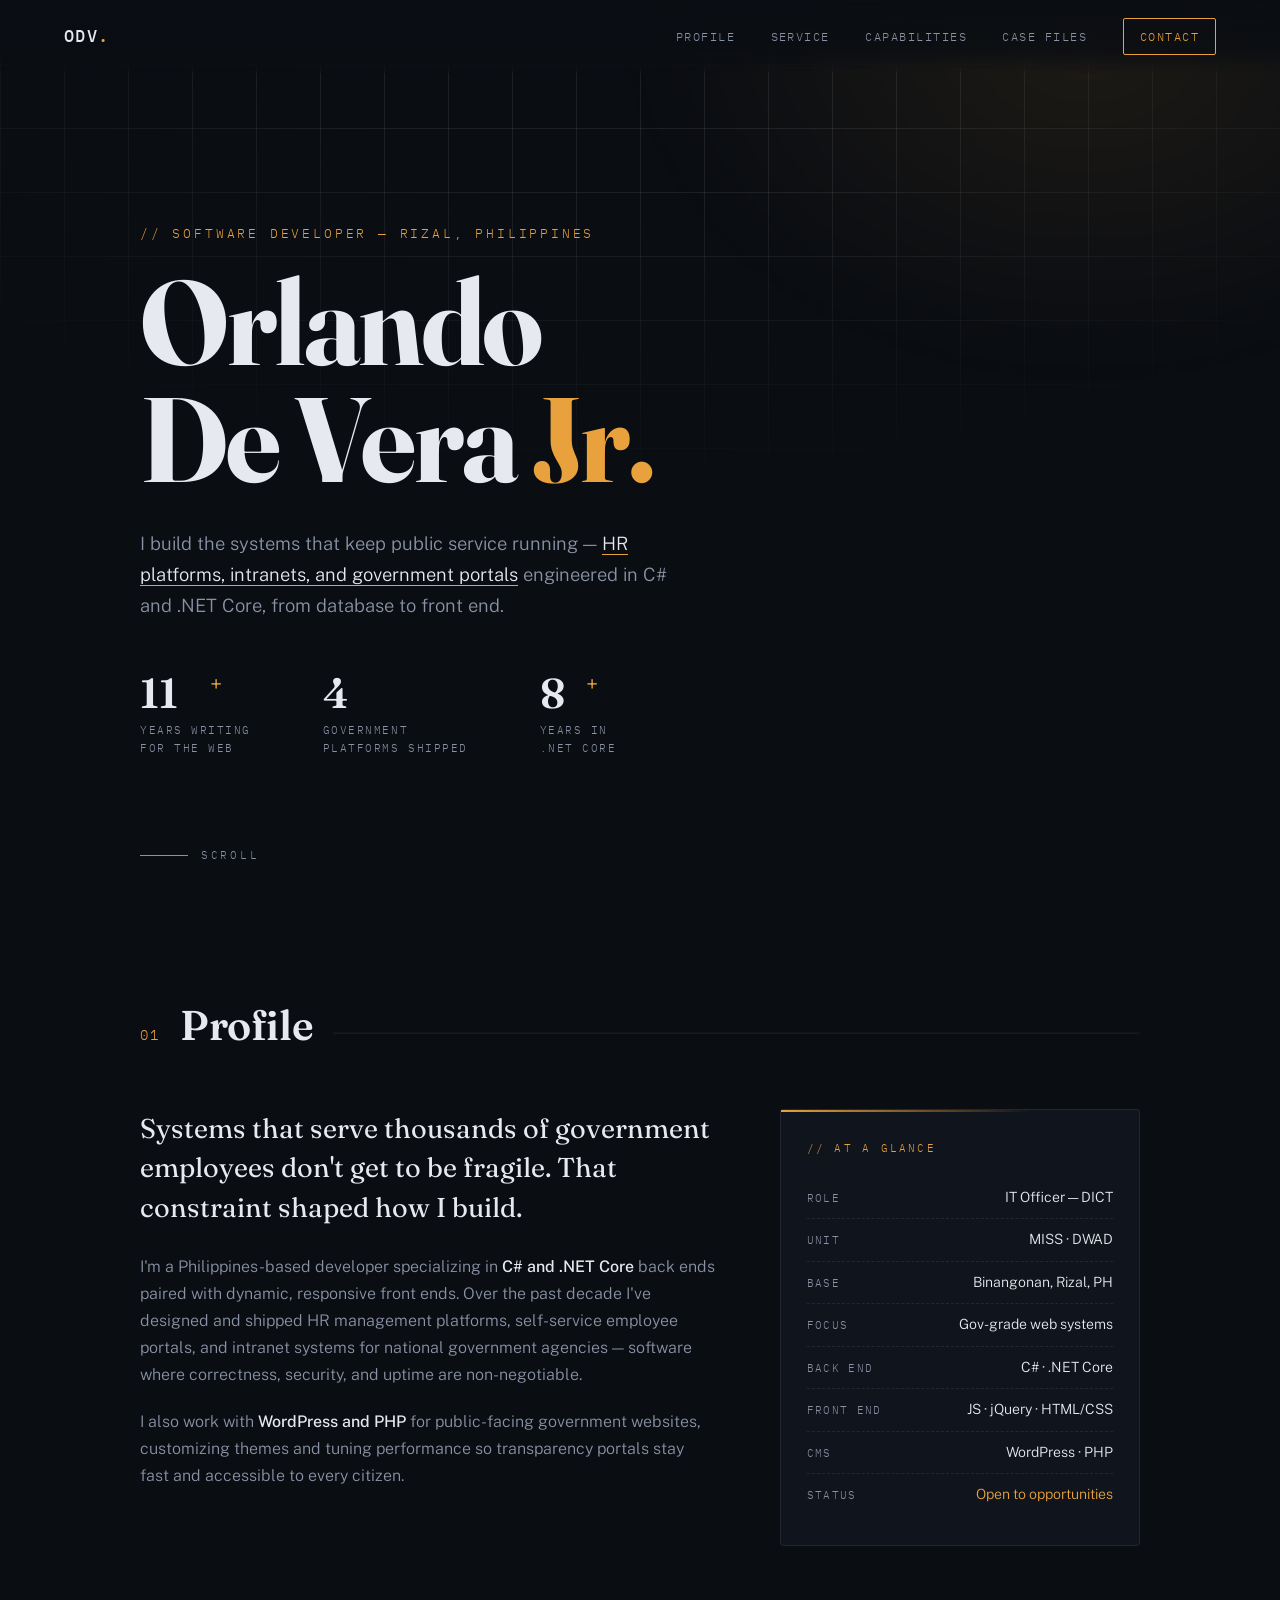
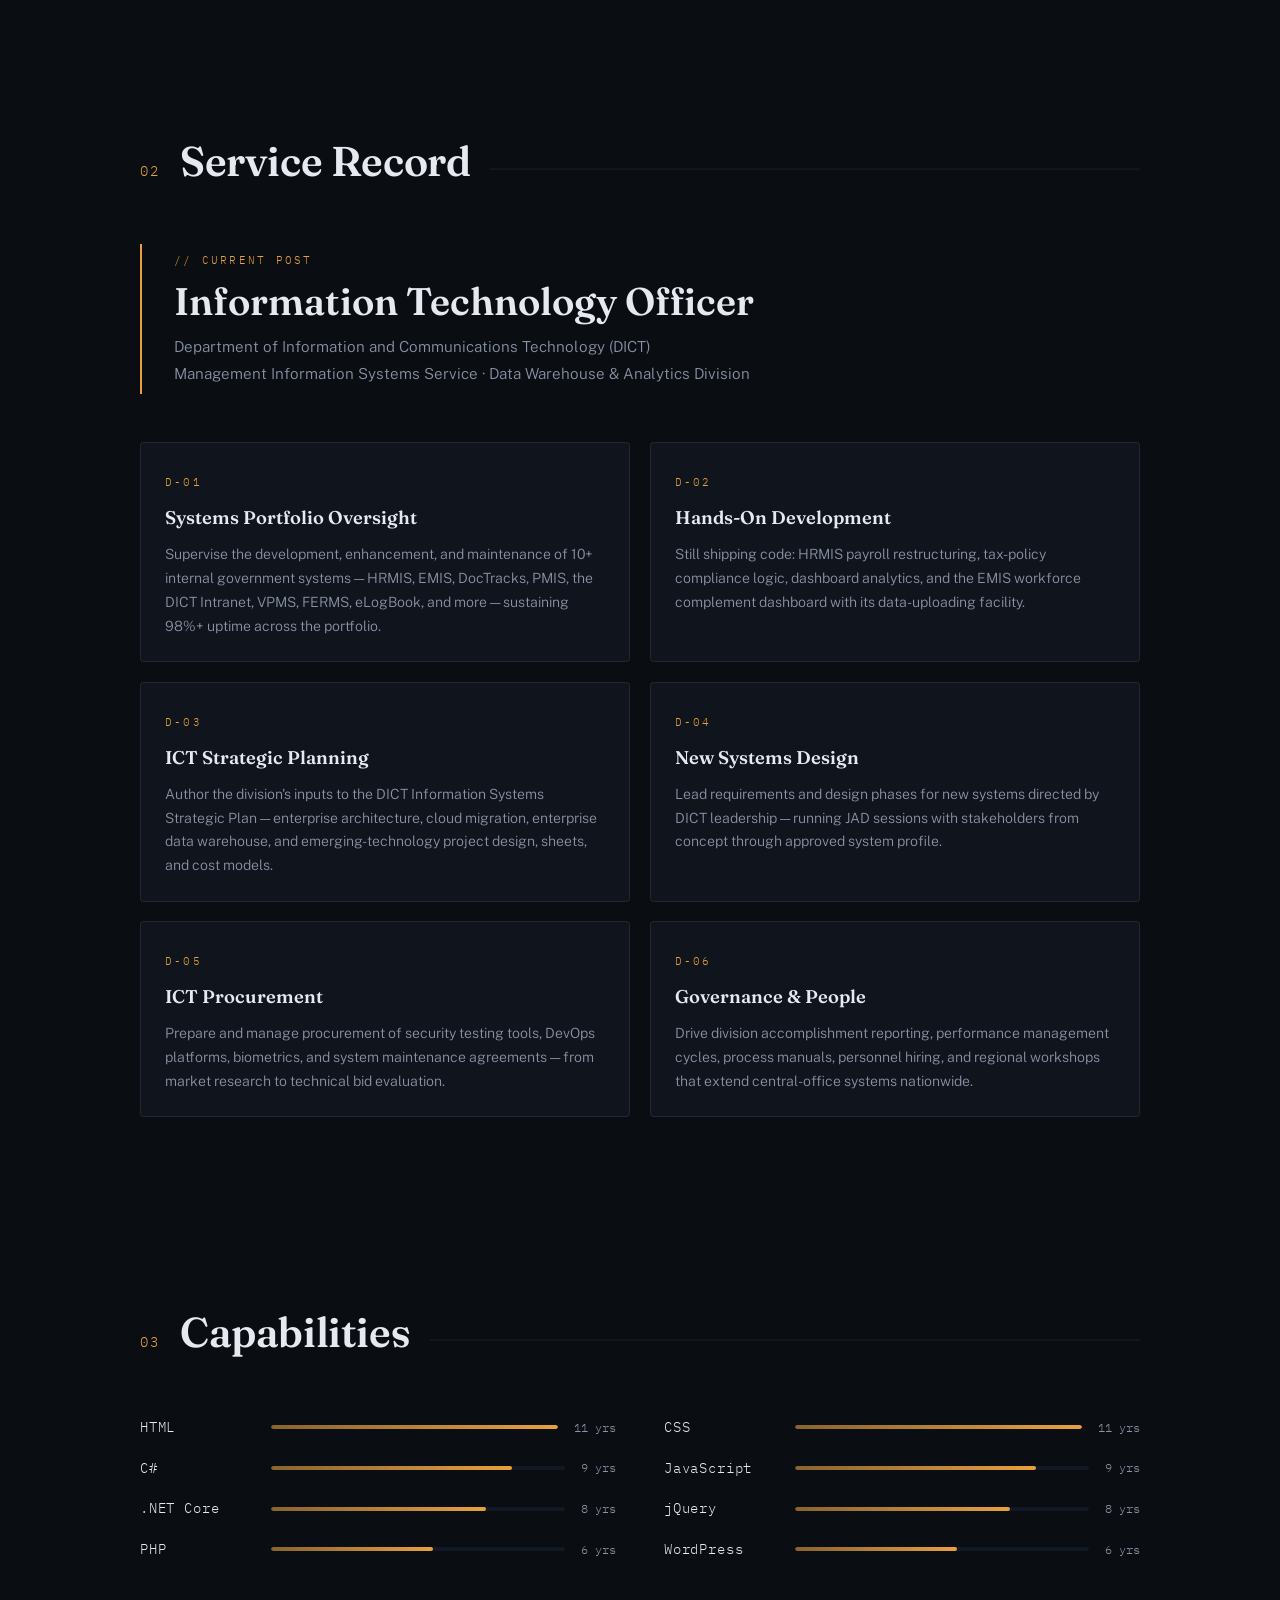
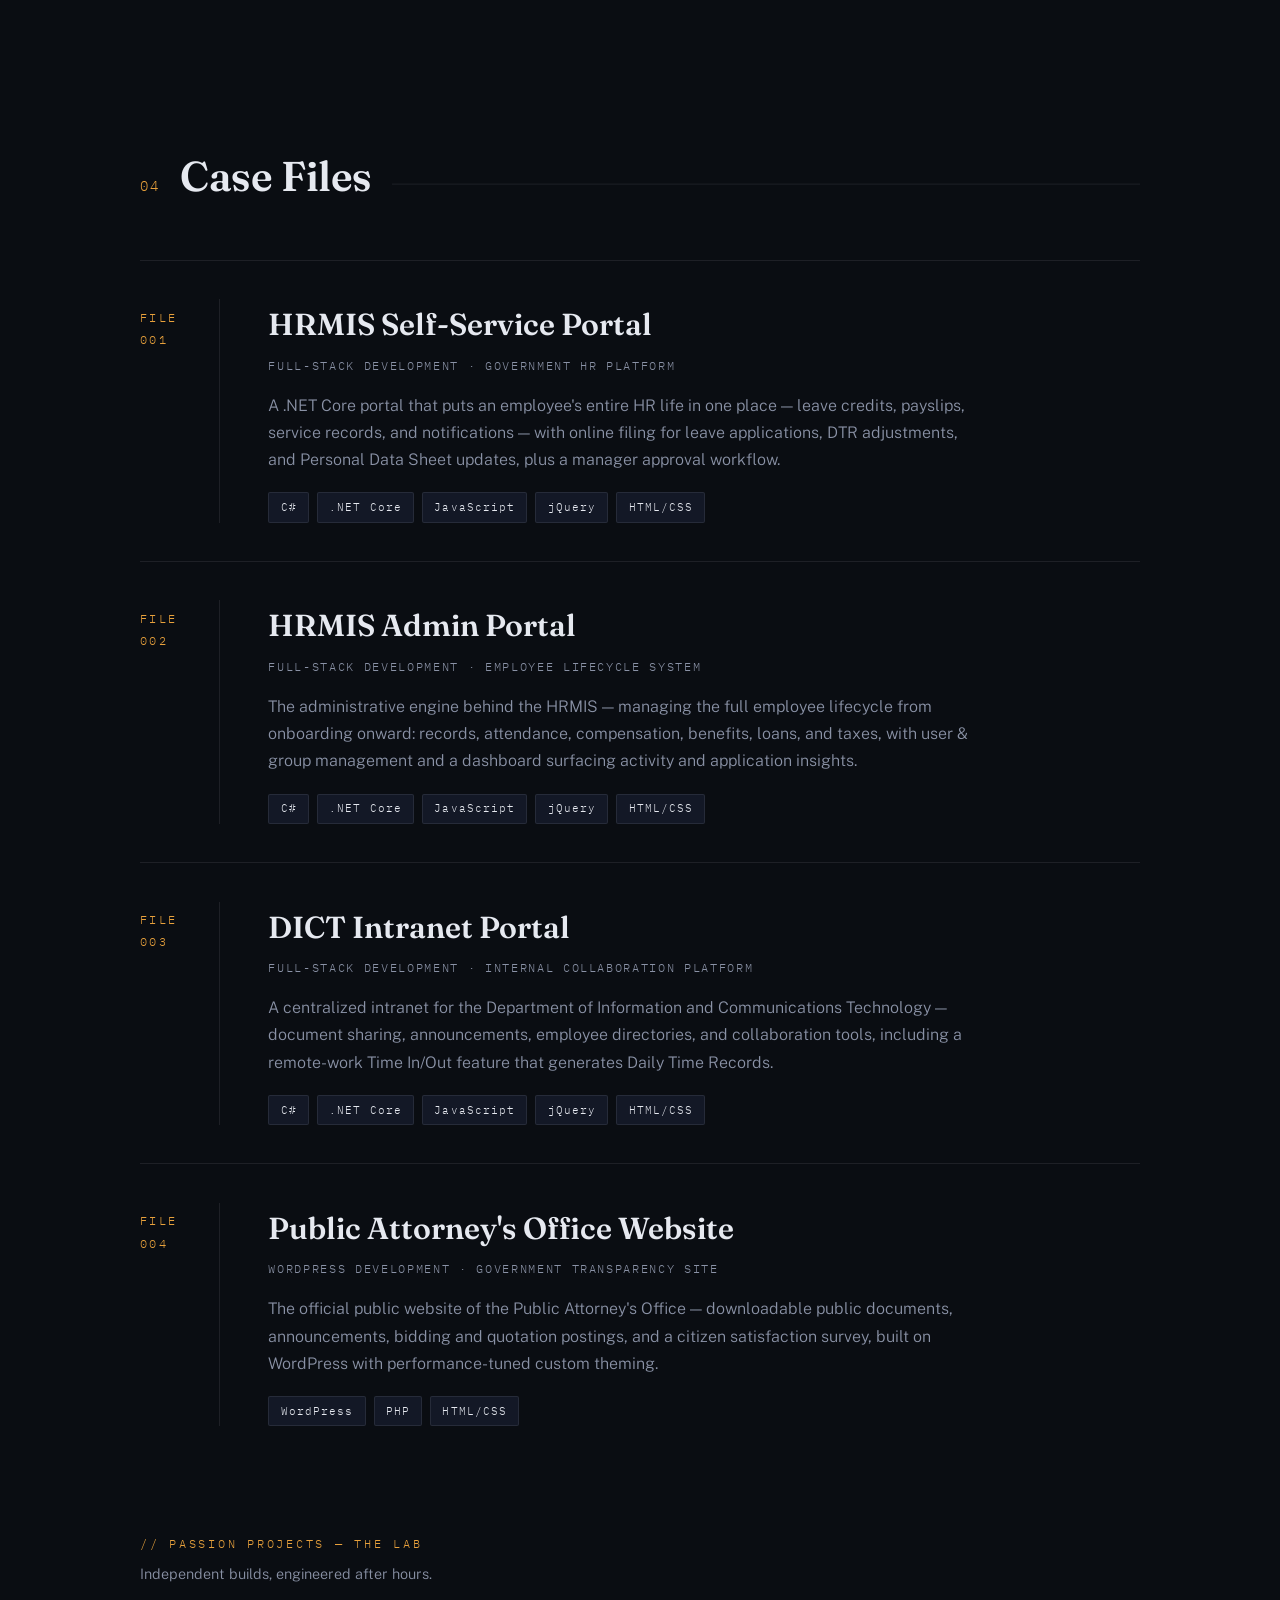
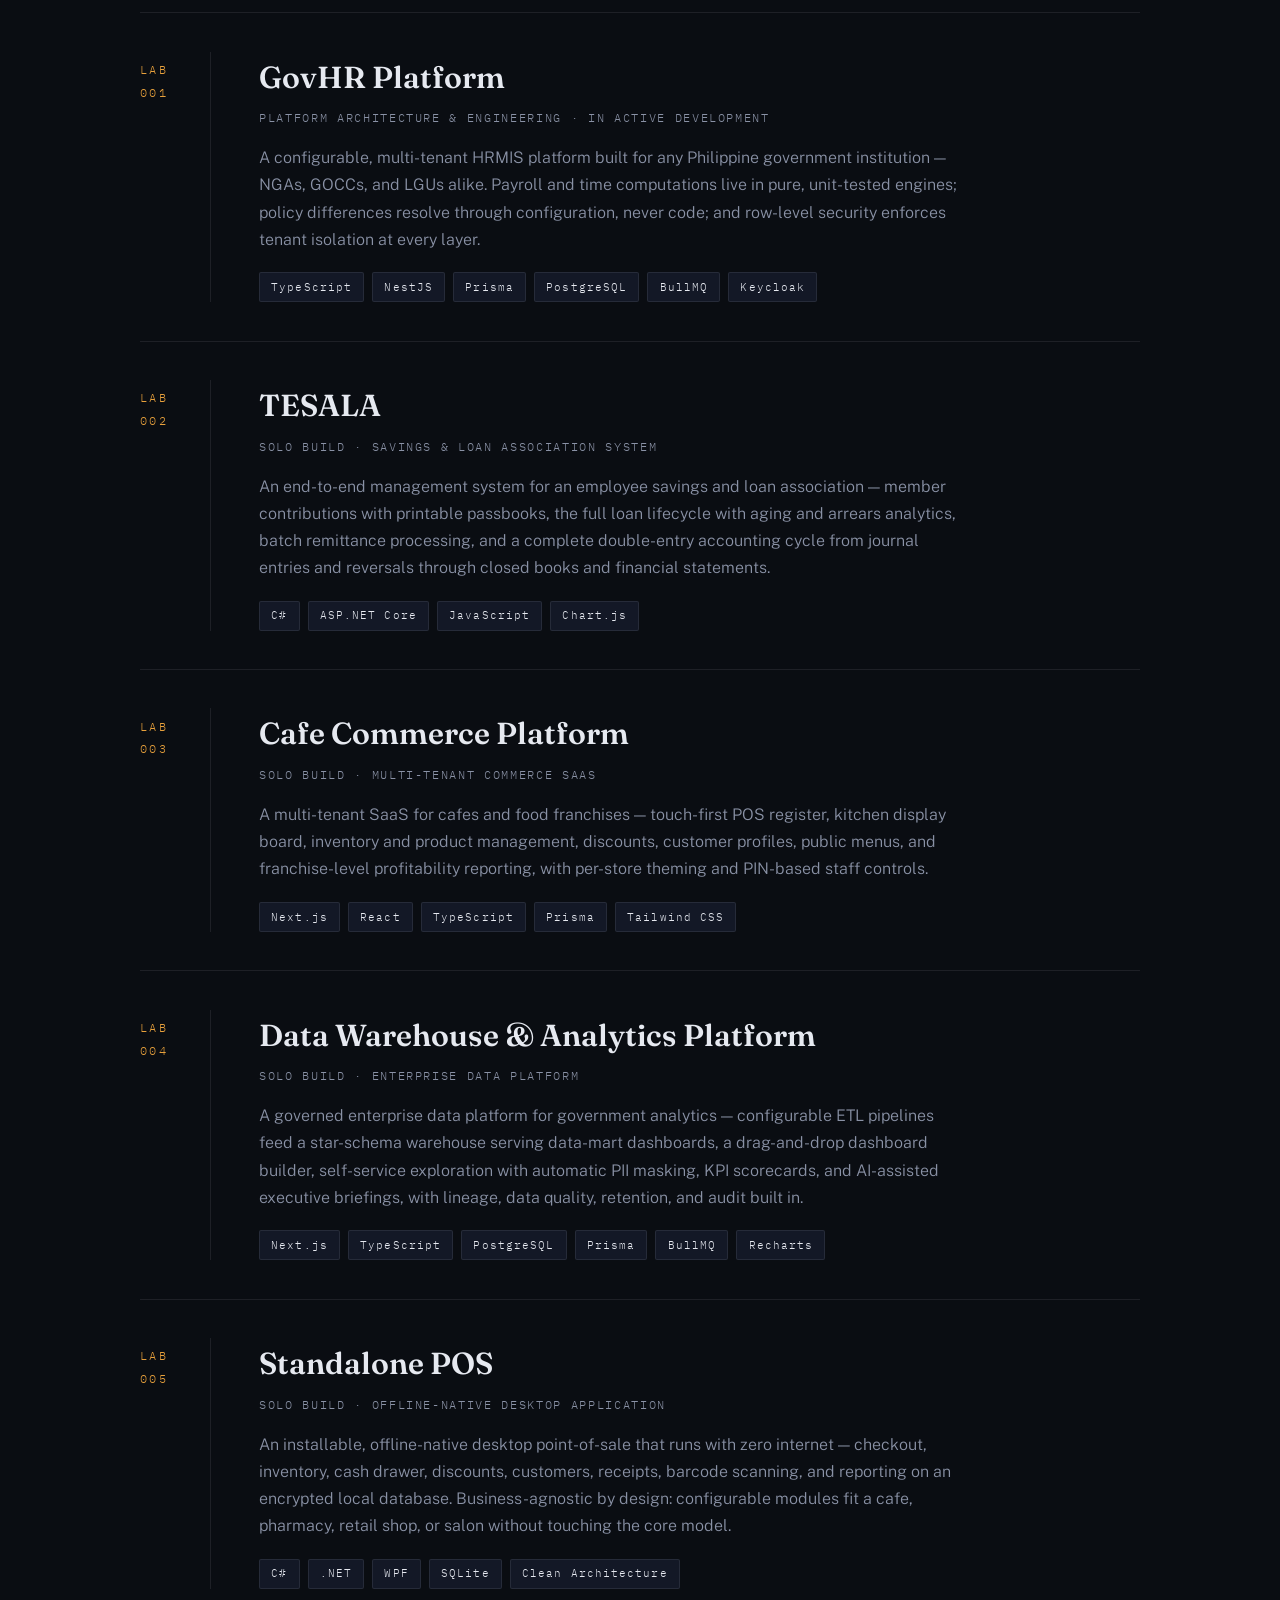
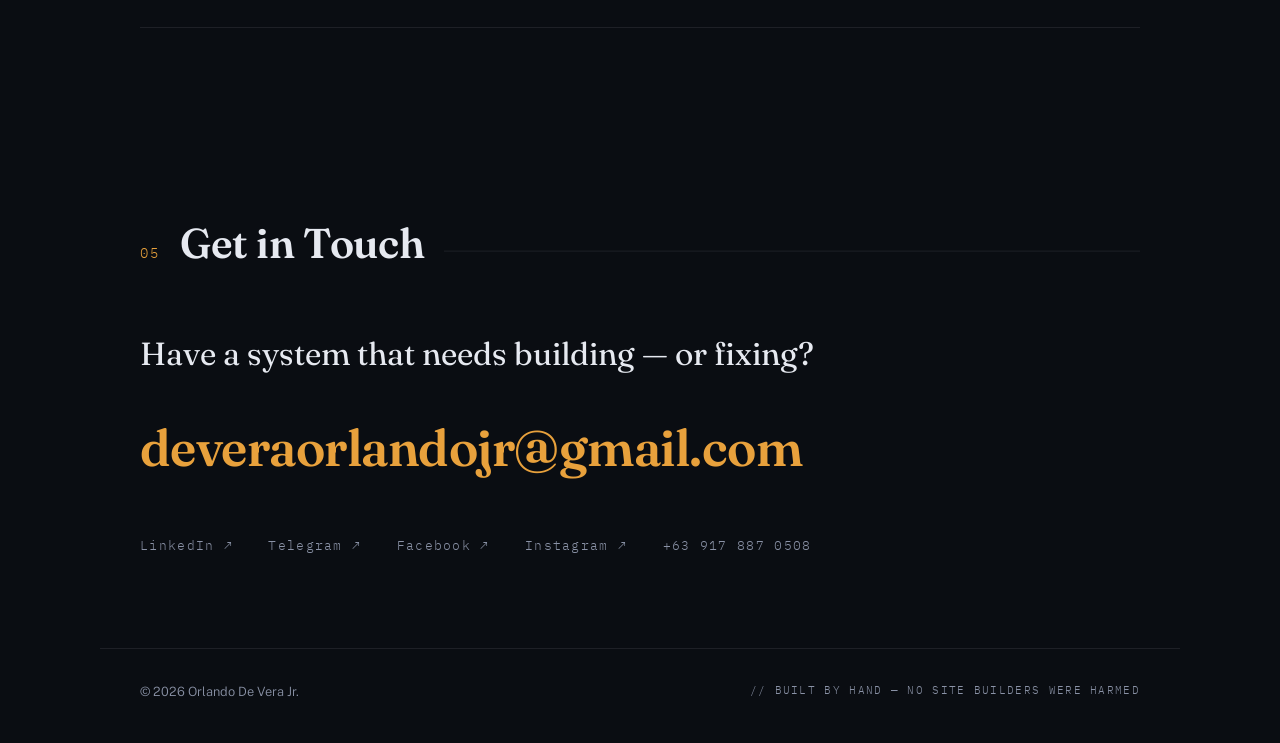
==== index.html @ fecbdbec "Add passion projects lab: GovHR, TESALA, Cafe Commerce, DWAP, Standalone POS" ====
<!DOCTYPE html>
<html lang="en">
<head>
  <meta charset="UTF-8" />
  <meta name="viewport" content="width=device-width, initial-scale=1.0" />
  <title>Orlando De Vera Jr. — Software Developer</title>
  <meta name="description" content="Orlando De Vera Jr. — Philippines-based software developer building government-grade systems with C# and .NET Core." />
  <meta property="og:title" content="Orlando De Vera Jr. — Software Developer" />
  <meta property="og:description" content="Building the digital backbone of Philippine public service. C# · .NET Core · JavaScript · WordPress." />
  <meta property="og:type" content="website" />
  <link rel="preconnect" href="https://fonts.googleapis.com" />
  <link rel="preconnect" href="https://fonts.gstatic.com" crossorigin />
  <link href="https://fonts.googleapis.com/css2?family=Fraunces:opsz,wght@9..144,300;9..144,400;9..144,600;9..144,700&family=IBM+Plex+Mono:wght@400;500&family=Public+Sans:wght@300;400;500;600&display=swap" rel="stylesheet" />
  <link rel="stylesheet" href="styles.css" />
  <link rel="icon" href="data:image/svg+xml,<svg xmlns='http://www.w3.org/2000/svg' viewBox='0 0 100 100'><text y='.9em' font-size='90'>▲</text></svg>" />
</head>
<body>
  <div class="grid-bg" aria-hidden="true"></div>
  <div class="glow" aria-hidden="true"></div>

  <header class="nav">
    <a class="nav-brand" href="#top">ODV<span class="accent">.</span></a>
    <nav class="nav-links">
      <a href="#about">Profile</a>
      <a href="#service">Service</a>
      <a href="#skills">Capabilities</a>
      <a href="#projects">Case Files</a>
      <a href="#contact" class="nav-cta">Contact</a>
    </nav>
  </header>

  <main id="top">

    <!-- ============ HERO ============ -->
    <section class="hero">
      <p class="kicker reveal">// SOFTWARE DEVELOPER — RIZAL, PHILIPPINES</p>
      <h1 class="hero-name">
        <span class="line reveal d1">Orlando</span>
        <span class="line reveal d2">De Vera <span class="accent">Jr.</span></span>
      </h1>
      <p class="hero-sub reveal d3">
        I build the systems that keep public service running —
        <em>HR platforms, intranets, and government portals</em> engineered
        in C# and .NET Core, from database to front end.
      </p>
      <div class="hero-meta reveal d4">
        <div class="stat">
          <span class="stat-num" data-count="11">0</span><span class="stat-plus">+</span>
          <span class="stat-label">Years writing<br/>for the web</span>
        </div>
        <div class="stat">
          <span class="stat-num" data-count="4">0</span>
          <span class="stat-label">Government<br/>platforms shipped</span>
        </div>
        <div class="stat">
          <span class="stat-num" data-count="8">0</span><span class="stat-plus">+</span>
          <span class="stat-label">Years in<br/>.NET Core</span>
        </div>
      </div>
      <a class="scroll-hint reveal d5" href="#about"><span></span>scroll</a>
    </section>

    <!-- ============ ABOUT ============ -->
    <section class="section" id="about">
      <div class="section-head reveal">
        <span class="section-no">01</span>
        <h2>Profile</h2>
        <span class="section-rule"></span>
      </div>
      <div class="about-grid">
        <div class="about-copy reveal">
          <p class="lede">
            Systems that serve thousands of government employees don't get to
            be fragile. That constraint shaped how I build.
          </p>
          <p>
            I'm a Philippines-based developer specializing in
            <strong>C# and .NET Core</strong> back ends paired with dynamic,
            responsive front ends. Over the past decade I've designed and
            shipped HR management platforms, self-service employee portals,
            and intranet systems for national government agencies — software
            where correctness, security, and uptime are non-negotiable.
          </p>
          <p>
            I also work with <strong>WordPress and PHP</strong> for public-facing
            government websites, customizing themes and tuning performance so
            transparency portals stay fast and accessible to every citizen.
          </p>
        </div>
        <aside class="about-card reveal">
          <p class="card-label">// AT A GLANCE</p>
          <ul>
            <li><span>Role</span>IT Officer — DICT</li>
            <li><span>Unit</span>MISS · DWAD</li>
            <li><span>Base</span>Binangonan, Rizal, PH</li>
            <li><span>Focus</span>Gov-grade web systems</li>
            <li><span>Back end</span>C# · .NET Core</li>
            <li><span>Front end</span>JS · jQuery · HTML/CSS</li>
            <li><span>CMS</span>WordPress · PHP</li>
            <li><span>Status</span><em class="accent">Open to opportunities</em></li>
          </ul>
        </aside>
      </div>
    </section>

    <!-- ============ SERVICE RECORD ============ -->
    <section class="section" id="service">
      <div class="section-head reveal">
        <span class="section-no">02</span>
        <h2>Service Record</h2>
        <span class="section-rule"></span>
      </div>

      <div class="post reveal">
        <p class="post-kicker">// CURRENT POST</p>
        <h3 class="post-title">Information Technology Officer</h3>
        <p class="post-org">
          Department of Information and Communications Technology (DICT)<br/>
          Management Information Systems Service · Data Warehouse &amp; Analytics Division
        </p>
      </div>

      <div class="duties">
        <div class="duty reveal">
          <span class="duty-no">D-01</span>
          <h4>Systems Portfolio Oversight</h4>
          <p>Supervise the development, enhancement, and maintenance of 10+ internal
          government systems — HRMIS, EMIS, DocTracks, PMIS, the DICT Intranet, VPMS,
          FERMS, eLogBook, and more — sustaining 98%+ uptime across the portfolio.</p>
        </div>
        <div class="duty reveal">
          <span class="duty-no">D-02</span>
          <h4>Hands-On Development</h4>
          <p>Still shipping code: HRMIS payroll restructuring, tax-policy compliance
          logic, dashboard analytics, and the EMIS workforce complement dashboard
          with its data-uploading facility.</p>
        </div>
        <div class="duty reveal">
          <span class="duty-no">D-03</span>
          <h4>ICT Strategic Planning</h4>
          <p>Author the division's inputs to the DICT Information Systems Strategic
          Plan — enterprise architecture, cloud migration, enterprise data warehouse,
          and emerging-technology project design, sheets, and cost models.</p>
        </div>
        <div class="duty reveal">
          <span class="duty-no">D-04</span>
          <h4>New Systems Design</h4>
          <p>Lead requirements and design phases for new systems directed by DICT
          leadership — running JAD sessions with stakeholders from concept through
          approved system profile.</p>
        </div>
        <div class="duty reveal">
          <span class="duty-no">D-05</span>
          <h4>ICT Procurement</h4>
          <p>Prepare and manage procurement of security testing tools, DevOps
          platforms, biometrics, and system maintenance agreements — from market
          research to technical bid evaluation.</p>
        </div>
        <div class="duty reveal">
          <span class="duty-no">D-06</span>
          <h4>Governance &amp; People</h4>
          <p>Drive division accomplishment reporting, performance management cycles,
          process manuals, personnel hiring, and regional workshops that extend
          central-office systems nationwide.</p>
        </div>
      </div>
    </section>

    <!-- ============ SKILLS ============ -->
    <section class="section" id="skills">
      <div class="section-head reveal">
        <span class="section-no">03</span>
        <h2>Capabilities</h2>
        <span class="section-rule"></span>
      </div>
      <div class="skills">
        <div class="skill reveal" style="--pct:100"><span class="skill-name">HTML</span><span class="skill-bar"><i></i></span><span class="skill-yrs">11 yrs</span></div>
        <div class="skill reveal" style="--pct:100"><span class="skill-name">CSS</span><span class="skill-bar"><i></i></span><span class="skill-yrs">11 yrs</span></div>
        <div class="skill reveal" style="--pct:82"><span class="skill-name">C#</span><span class="skill-bar"><i></i></span><span class="skill-yrs">9 yrs</span></div>
        <div class="skill reveal" style="--pct:82"><span class="skill-name">JavaScript</span><span class="skill-bar"><i></i></span><span class="skill-yrs">9 yrs</span></div>
        <div class="skill reveal" style="--pct:73"><span class="skill-name">.NET Core</span><span class="skill-bar"><i></i></span><span class="skill-yrs">8 yrs</span></div>
        <div class="skill reveal" style="--pct:73"><span class="skill-name">jQuery</span><span class="skill-bar"><i></i></span><span class="skill-yrs">8 yrs</span></div>
        <div class="skill reveal" style="--pct:55"><span class="skill-name">PHP</span><span class="skill-bar"><i></i></span><span class="skill-yrs">6 yrs</span></div>
        <div class="skill reveal" style="--pct:55"><span class="skill-name">WordPress</span><span class="skill-bar"><i></i></span><span class="skill-yrs">6 yrs</span></div>
      </div>
    </section>

    <!-- ============ PROJECTS ============ -->
    <section class="section" id="projects">
      <div class="section-head reveal">
        <span class="section-no">04</span>
        <h2>Case Files</h2>
        <span class="section-rule"></span>
      </div>

      <article class="case reveal">
        <div class="case-id">FILE&nbsp;<br/>001</div>
        <div class="case-body">
          <h3>HRMIS Self-Service Portal</h3>
          <p class="case-role">Full-stack development · Government HR platform</p>
          <p>
            A .NET Core portal that puts an employee's entire HR life in one
            place — leave credits, payslips, service records, and notifications —
            with online filing for leave applications, DTR adjustments, and
            Personal Data Sheet updates, plus a manager approval workflow.
          </p>
          <ul class="tags">
            <li>C#</li><li>.NET Core</li><li>JavaScript</li><li>jQuery</li><li>HTML/CSS</li>
          </ul>
        </div>
      </article>

      <article class="case reveal">
        <div class="case-id">FILE&nbsp;<br/>002</div>
        <div class="case-body">
          <h3>HRMIS Admin Portal</h3>
          <p class="case-role">Full-stack development · Employee lifecycle system</p>
          <p>
            The administrative engine behind the HRMIS — managing the full
            employee lifecycle from onboarding onward: records, attendance,
            compensation, benefits, loans, and taxes, with user &amp; group
            management and a dashboard surfacing activity and application insights.
          </p>
          <ul class="tags">
            <li>C#</li><li>.NET Core</li><li>JavaScript</li><li>jQuery</li><li>HTML/CSS</li>
          </ul>
        </div>
      </article>

      <article class="case reveal">
        <div class="case-id">FILE&nbsp;<br/>003</div>
        <div class="case-body">
          <h3>DICT Intranet Portal</h3>
          <p class="case-role">Full-stack development · Internal collaboration platform</p>
          <p>
            A centralized intranet for the Department of Information and
            Communications Technology — document sharing, announcements,
            employee directories, and collaboration tools, including a
            remote-work Time In/Out feature that generates Daily Time Records.
          </p>
          <ul class="tags">
            <li>C#</li><li>.NET Core</li><li>JavaScript</li><li>jQuery</li><li>HTML/CSS</li>
          </ul>
        </div>
      </article>

      <article class="case reveal">
        <div class="case-id">FILE&nbsp;<br/>004</div>
        <div class="case-body">
          <h3>Public Attorney's Office Website</h3>
          <p class="case-role">WordPress development · Government transparency site</p>
          <p>
            The official public website of the Public Attorney's Office —
            downloadable public documents, announcements, bidding and quotation
            postings, and a citizen satisfaction survey, built on WordPress
            with performance-tuned custom theming.
          </p>
          <ul class="tags">
            <li>WordPress</li><li>PHP</li><li>HTML/CSS</li>
          </ul>
        </div>
      </article>

      <div class="case-group reveal">
        <span class="case-group-label">// PASSION PROJECTS — THE LAB</span>
        <p class="case-group-sub">Independent builds, engineered after hours.</p>
      </div>

      <article class="case reveal">
        <div class="case-id">LAB&nbsp;<br/>001</div>
        <div class="case-body">
          <h3>GovHR Platform</h3>
          <p class="case-role">Platform architecture &amp; engineering · In active development</p>
          <p>
            A configurable, multi-tenant HRMIS platform built for any Philippine
            government institution — NGAs, GOCCs, and LGUs alike. Payroll and
            time computations live in pure, unit-tested engines; policy
            differences resolve through configuration, never code; and
            row-level security enforces tenant isolation at every layer.
          </p>
          <ul class="tags">
            <li>TypeScript</li><li>NestJS</li><li>Prisma</li><li>PostgreSQL</li><li>BullMQ</li><li>Keycloak</li>
          </ul>
        </div>
      </article>

      <article class="case reveal">
        <div class="case-id">LAB&nbsp;<br/>002</div>
        <div class="case-body">
          <h3>TESALA</h3>
          <p class="case-role">Solo build · Savings &amp; loan association system</p>
          <p>
            An end-to-end management system for an employee savings and loan
            association — member contributions with printable passbooks, the
            full loan lifecycle with aging and arrears analytics, batch
            remittance processing, and a complete double-entry accounting
            cycle from journal entries and reversals through closed books
            and financial statements.
          </p>
          <ul class="tags">
            <li>C#</li><li>ASP.NET Core</li><li>JavaScript</li><li>Chart.js</li>
          </ul>
        </div>
      </article>

      <article class="case reveal">
        <div class="case-id">LAB&nbsp;<br/>003</div>
        <div class="case-body">
          <h3>Cafe Commerce Platform</h3>
          <p class="case-role">Solo build · Multi-tenant commerce SaaS</p>
          <p>
            A multi-tenant SaaS for cafes and food franchises — touch-first
            POS register, kitchen display board, inventory and product
            management, discounts, customer profiles, public menus, and
            franchise-level profitability reporting, with per-store theming
            and PIN-based staff controls.
          </p>
          <ul class="tags">
            <li>Next.js</li><li>React</li><li>TypeScript</li><li>Prisma</li><li>Tailwind CSS</li>
          </ul>
        </div>
      </article>

      <article class="case reveal">
        <div class="case-id">LAB&nbsp;<br/>004</div>
        <div class="case-body">
          <h3>Data Warehouse &amp; Analytics Platform</h3>
          <p class="case-role">Solo build · Enterprise data platform</p>
          <p>
            A governed enterprise data platform for government analytics —
            configurable ETL pipelines feed a star-schema warehouse serving
            data-mart dashboards, a drag-and-drop dashboard builder,
            self-service exploration with automatic PII masking, KPI
            scorecards, and AI-assisted executive briefings, with lineage,
            data quality, retention, and audit built in.
          </p>
          <ul class="tags">
            <li>Next.js</li><li>TypeScript</li><li>PostgreSQL</li><li>Prisma</li><li>BullMQ</li><li>Recharts</li>
          </ul>
        </div>
      </article>

      <article class="case reveal">
        <div class="case-id">LAB&nbsp;<br/>005</div>
        <div class="case-body">
          <h3>Standalone POS</h3>
          <p class="case-role">Solo build · Offline-native desktop application</p>
          <p>
            An installable, offline-native desktop point-of-sale that runs with
            zero internet — checkout, inventory, cash drawer, discounts,
            customers, receipts, barcode scanning, and reporting on an
            encrypted local database. Business-agnostic by design: configurable
            modules fit a cafe, pharmacy, retail shop, or salon without
            touching the core model.
          </p>
          <ul class="tags">
            <li>C#</li><li>.NET</li><li>WPF</li><li>SQLite</li><li>Clean Architecture</li>
          </ul>
        </div>
      </article>
    </section>

    <!-- ============ CONTACT ============ -->
    <section class="section contact" id="contact">
      <div class="section-head reveal">
        <span class="section-no">05</span>
        <h2>Get in Touch</h2>
        <span class="section-rule"></span>
      </div>
      <p class="contact-lede reveal">Have a system that needs building — or fixing?</p>
      <a class="contact-mail reveal" href="mailto:deveraorlandojr@gmail.com">deveraorlandojr@gmail.com</a>
      <ul class="contact-links reveal">
        <li><a href="https://www.linkedin.com/in/orlando-de-vera-985759309" target="_blank" rel="noopener">LinkedIn ↗</a></li>
        <li><a href="https://t.me/OrlandoJhongDevera" target="_blank" rel="noopener">Telegram ↗</a></li>
        <li><a href="https://facebook.com/gamol.devera" target="_blank" rel="noopener">Facebook ↗</a></li>
        <li><a href="https://instagram.com/jhongw1ck" target="_blank" rel="noopener">Instagram ↗</a></li>
        <li><a href="tel:+639178870508">+63 917 887 0508</a></li>
      </ul>
    </section>
  </main>

  <footer class="footer">
    <span>© 2026 Orlando De Vera Jr.</span>
    <span class="mono">// BUILT BY HAND — NO SITE BUILDERS WERE HARMED</span>
  </footer>

  <script src="main.js"></script>
</body>
</html>
---- styles.css ----
/* ============ CIVIC BLUEPRINT — dark portfolio ============ */
:root {
  --ink: #0a0d12;
  --panel: #10141c;
  --panel-2: #131826;
  --line: rgba(230, 233, 240, 0.09);
  --text: #e6e9f0;
  --muted: #8a92a6;
  --accent: #e8a13c;
  --accent-soft: rgba(232, 161, 60, 0.12);
  --serif: "Fraunces", Georgia, serif;
  --sans: "Public Sans", sans-serif;
  --mono: "IBM Plex Mono", monospace;
}

* { margin: 0; padding: 0; box-sizing: border-box; }
html { scroll-behavior: smooth; }
body {
  background: var(--ink);
  color: var(--text);
  font-family: var(--sans);
  font-weight: 300;
  line-height: 1.7;
  overflow-x: hidden;
}
::selection { background: var(--accent); color: var(--ink); }

/* ---- atmosphere ---- */
.grid-bg {
  position: fixed; inset: 0; z-index: -2;
  background-image:
    linear-gradient(var(--line) 1px, transparent 1px),
    linear-gradient(90deg, var(--line) 1px, transparent 1px);
  background-size: 64px 64px;
  mask-image: radial-gradient(ellipse 90% 70% at 50% 0%, black 30%, transparent 80%);
  -webkit-mask-image: radial-gradient(ellipse 90% 70% at 50% 0%, black 30%, transparent 80%);
}
.glow {
  position: fixed; z-index: -1;
  top: -30vh; right: -20vw; width: 70vw; height: 70vh;
  background: radial-gradient(closest-side, rgba(232, 161, 60, 0.09), transparent);
  filter: blur(40px);
  pointer-events: none;
}

/* ---- nav ---- */
.nav {
  position: fixed; top: 0; left: 0; right: 0; z-index: 10;
  display: flex; justify-content: space-between; align-items: center;
  padding: 1.1rem clamp(1.25rem, 5vw, 4rem);
  background: linear-gradient(rgba(10, 13, 18, 0.92), rgba(10, 13, 18, 0.75) 70%, transparent);
  backdrop-filter: blur(8px);
}
.nav-brand {
  font-family: var(--mono); font-weight: 500; font-size: 1.05rem;
  color: var(--text); text-decoration: none; letter-spacing: 0.08em;
}
.nav-links { display: flex; gap: clamp(1rem, 3vw, 2.2rem); align-items: center; }
.nav-links a {
  font-family: var(--mono); font-size: 0.78rem; letter-spacing: 0.12em;
  text-transform: uppercase; color: var(--muted); text-decoration: none;
  transition: color 0.25s;
}
.nav-links a:hover { color: var(--accent); }
.nav-cta {
  border: 1px solid var(--accent); color: var(--accent) !important;
  padding: 0.45rem 1rem; border-radius: 2px;
  transition: background 0.25s, color 0.25s !important;
}
.nav-cta:hover { background: var(--accent); color: var(--ink) !important; }

/* ---- shared ---- */
main { max-width: 1080px; margin: 0 auto; padding: 0 clamp(1.25rem, 5vw, 2.5rem); }
.accent { color: var(--accent); }
.mono { font-family: var(--mono); }
.kicker {
  font-family: var(--mono); font-size: 0.8rem; letter-spacing: 0.22em;
  color: var(--accent); text-transform: uppercase;
}

.section { padding: clamp(4rem, 10vh, 7rem) 0; }
.section-head {
  display: flex; align-items: baseline; gap: 1.25rem; margin-bottom: 3rem;
}
.section-no {
  font-family: var(--mono); font-size: 0.85rem; color: var(--accent);
  letter-spacing: 0.15em;
}
.section-head h2 {
  font-family: var(--serif); font-weight: 600;
  font-size: clamp(1.8rem, 4vw, 2.6rem); letter-spacing: -0.01em;
  white-space: nowrap;
}
.section-rule { flex: 1; height: 1px; background: var(--line); transform: translateY(-0.4rem); }

/* ---- hero ---- */
.hero {
  min-height: 100svh;
  display: flex; flex-direction: column; justify-content: center;
  padding-top: 5rem; position: relative;
}
.hero-name {
  font-family: var(--serif); font-weight: 700;
  font-size: clamp(3.2rem, 11vw, 7.5rem);
  line-height: 0.98; letter-spacing: -0.02em;
  margin: 1.2rem 0 1.8rem;
}
.hero-name .line { display: block; }
.hero-sub {
  max-width: 34rem; font-size: clamp(1rem, 1.6vw, 1.15rem); color: var(--muted);
}
.hero-sub em { color: var(--text); font-style: normal; border-bottom: 1px solid var(--accent); }
.hero-meta {
  display: flex; gap: clamp(2rem, 6vw, 4.5rem); margin-top: 3.2rem; flex-wrap: wrap;
}
.stat { display: grid; grid-template-columns: auto auto; align-items: start; column-gap: 0.15rem; }
.stat-num {
  font-family: var(--serif); font-weight: 600; font-size: 2.6rem;
  line-height: 1; color: var(--text); grid-row: 1;
}
.stat-plus { color: var(--accent); font-size: 1.4rem; line-height: 1; grid-row: 1; }
.stat-label {
  grid-column: 1 / -1; margin-top: 0.5rem;
  font-family: var(--mono); font-size: 0.68rem; letter-spacing: 0.14em;
  text-transform: uppercase; color: var(--muted); line-height: 1.6;
}
.scroll-hint {
  position: absolute; bottom: 2.2rem; left: 0;
  font-family: var(--mono); font-size: 0.7rem; letter-spacing: 0.25em;
  text-transform: uppercase; color: var(--muted); text-decoration: none;
  display: flex; align-items: center; gap: 0.8rem;
}
.scroll-hint span {
  display: block; width: 3rem; height: 1px; background: var(--muted);
  animation: pulse-line 2.2s ease-in-out infinite;
}
@keyframes pulse-line { 0%, 100% { transform: scaleX(0.4); opacity: 0.4; } 50% { transform: scaleX(1); opacity: 1; } }

/* ---- about ---- */
.about-grid {
  display: grid; grid-template-columns: 1.6fr 1fr; gap: clamp(2rem, 5vw, 4rem);
  align-items: start;
}
.lede {
  font-family: var(--serif); font-weight: 400;
  font-size: clamp(1.3rem, 2.4vw, 1.7rem); line-height: 1.45;
  margin-bottom: 1.6rem; color: var(--text);
}
.about-copy p:not(.lede) { color: var(--muted); margin-bottom: 1.2rem; }
.about-copy strong { color: var(--text); font-weight: 500; }
.about-card {
  background: var(--panel); border: 1px solid var(--line); border-radius: 4px;
  padding: 1.8rem 1.6rem; position: relative;
}
.about-card::before {
  content: ""; position: absolute; top: 0; left: 0; right: 0; height: 2px;
  background: linear-gradient(90deg, var(--accent), transparent 70%);
}
.card-label {
  font-family: var(--mono); font-size: 0.7rem; letter-spacing: 0.2em;
  color: var(--accent); margin-bottom: 1.2rem;
}
.about-card ul { list-style: none; }
.about-card li {
  display: flex; justify-content: space-between; gap: 1rem;
  padding: 0.55rem 0; border-bottom: 1px dashed var(--line);
  font-size: 0.88rem;
}
.about-card li:last-child { border-bottom: none; }
.about-card li span {
  font-family: var(--mono); font-size: 0.7rem; letter-spacing: 0.12em;
  text-transform: uppercase; color: var(--muted); padding-top: 0.2rem;
}
.about-card li em { font-style: normal; }

/* ---- service record ---- */
.post {
  border-left: 2px solid var(--accent);
  padding: 0.4rem 0 0.4rem clamp(1.2rem, 3vw, 2rem);
  margin-bottom: 3rem;
}
.post-kicker {
  font-family: var(--mono); font-size: 0.7rem; letter-spacing: 0.2em;
  color: var(--accent); margin-bottom: 0.6rem;
}
.post-title {
  font-family: var(--serif); font-weight: 600;
  font-size: clamp(1.6rem, 3.4vw, 2.4rem); line-height: 1.15;
  margin-bottom: 0.6rem;
}
.post-org { color: var(--muted); font-size: 0.95rem; line-height: 1.8; }
.duties {
  display: grid; grid-template-columns: 1fr 1fr; gap: 1.2rem;
}
.duty {
  background: var(--panel); border: 1px solid var(--line); border-radius: 4px;
  padding: 1.5rem 1.5rem 1.4rem; position: relative;
  transition: border-color 0.3s, transform 0.3s;
}
.duty:hover { border-color: rgba(232, 161, 60, 0.45); transform: translateY(-3px); }
.duty-no {
  font-family: var(--mono); font-size: 0.68rem; letter-spacing: 0.2em;
  color: var(--accent);
}
.duty h4 {
  font-family: var(--serif); font-weight: 600; font-size: 1.15rem;
  margin: 0.5rem 0 0.6rem;
}
.duty p { color: var(--muted); font-size: 0.88rem; }

/* ---- skills ---- */
.skills { display: grid; grid-template-columns: 1fr 1fr; gap: 1.1rem 3rem; }
.skill { display: grid; grid-template-columns: 7.2rem 1fr auto; align-items: center; gap: 1rem; }
.skill-name { font-family: var(--mono); font-size: 0.85rem; letter-spacing: 0.06em; }
.skill-yrs { font-family: var(--mono); font-size: 0.72rem; color: var(--muted); }
.skill-bar {
  height: 4px; background: var(--panel-2); border-radius: 2px; overflow: hidden;
}
.skill-bar i {
  display: block; height: 100%; width: 0;
  background: linear-gradient(90deg, rgba(232,161,60,0.55), var(--accent));
  border-radius: 2px;
  transition: width 1.1s cubic-bezier(0.22, 1, 0.36, 1);
}
.skill.visible .skill-bar i { width: calc(var(--pct) * 1%); }

/* ---- case files ---- */
.case {
  display: grid; grid-template-columns: auto 1fr; gap: clamp(1.4rem, 4vw, 3rem);
  padding: 2.4rem 0; border-top: 1px solid var(--line);
  transition: background 0.3s;
}
.case:last-of-type { border-bottom: 1px solid var(--line); }
.case:hover { background: linear-gradient(90deg, var(--accent-soft), transparent 40%); }
.case-id {
  font-family: var(--mono); font-size: 0.78rem; letter-spacing: 0.2em;
  color: var(--accent); line-height: 1.8; padding-top: 0.4rem;
  border-right: 1px solid var(--line); padding-right: clamp(1rem, 3vw, 2rem);
}
.case-body h3 {
  font-family: var(--serif); font-weight: 600;
  font-size: clamp(1.4rem, 2.6vw, 1.9rem); margin-bottom: 0.3rem;
}
.case-role {
  font-family: var(--mono); font-size: 0.74rem; letter-spacing: 0.14em;
  text-transform: uppercase; color: var(--muted); margin-bottom: 1rem;
}
.case-body > p:not(.case-role) { color: var(--muted); max-width: 44rem; }
.tags { list-style: none; display: flex; flex-wrap: wrap; gap: 0.5rem; margin-top: 1.2rem; }
.tags li {
  font-family: var(--mono); font-size: 0.68rem; letter-spacing: 0.1em;
  color: var(--text); background: var(--panel-2); border: 1px solid var(--line);
  padding: 0.3rem 0.7rem; border-radius: 2px;
}

.case-group { margin: 4rem 0 1.6rem; }
.case-group-label {
  font-family: var(--mono); font-size: 0.78rem; letter-spacing: 0.22em;
  color: var(--accent);
}
.case-group-sub { color: var(--muted); font-size: 0.9rem; margin-top: 0.4rem; }

/* ---- contact ---- */
.contact { text-align: left; }
.contact-lede {
  font-family: var(--serif); font-size: clamp(1.4rem, 3vw, 2rem);
  font-weight: 400; margin-bottom: 1.4rem;
}
.contact-mail {
  display: inline-block;
  font-family: var(--serif); font-weight: 600;
  font-size: clamp(1.5rem, 4.5vw, 3.2rem); letter-spacing: -0.01em;
  color: var(--accent); text-decoration: none;
  border-bottom: 2px solid transparent;
  transition: border-color 0.3s;
  word-break: break-all;
}
.contact-mail:hover { border-color: var(--accent); }
.contact-links {
  list-style: none; display: flex; flex-wrap: wrap;
  gap: 1.2rem 2.2rem; margin-top: 2.4rem;
}
.contact-links a {
  font-family: var(--mono); font-size: 0.82rem; letter-spacing: 0.1em;
  color: var(--muted); text-decoration: none; transition: color 0.25s;
}
.contact-links a:hover { color: var(--accent); }

/* ---- footer ---- */
.footer {
  max-width: 1080px; margin: 0 auto;
  padding: 2rem clamp(1.25rem, 5vw, 2.5rem) 2.5rem;
  display: flex; justify-content: space-between; flex-wrap: wrap; gap: 0.8rem;
  border-top: 1px solid var(--line);
  font-size: 0.8rem; color: var(--muted);
}
.footer .mono { font-size: 0.68rem; letter-spacing: 0.12em; }

/* ---- reveal animation ---- */
.reveal { opacity: 0; transform: translateY(24px); transition: opacity 0.8s ease, transform 0.8s cubic-bezier(0.22, 1, 0.36, 1); }
.reveal.visible { opacity: 1; transform: none; }
.d1 { transition-delay: 0.1s; }
.d2 { transition-delay: 0.2s; }
.d3 { transition-delay: 0.35s; }
.d4 { transition-delay: 0.5s; }
.d5 { transition-delay: 0.7s; }

@media (prefers-reduced-motion: reduce) {
  .reveal { opacity: 1; transform: none; transition: none; }
  .skill-bar i { transition: none; }
  html { scroll-behavior: auto; }
}

/* ---- responsive ---- */
@media (max-width: 820px) {
  .about-grid { grid-template-columns: 1fr; }
  .skills { grid-template-columns: 1fr; }
  .duties { grid-template-columns: 1fr; }
}
@media (max-width: 560px) {
  .nav-links a:not(.nav-cta) { display: none; }
  .case { grid-template-columns: 1fr; gap: 0.8rem; }
  .case-id { border-right: none; border-bottom: 1px solid var(--line); padding-bottom: 0.6rem; }
  .case-id br { display: none; }
}
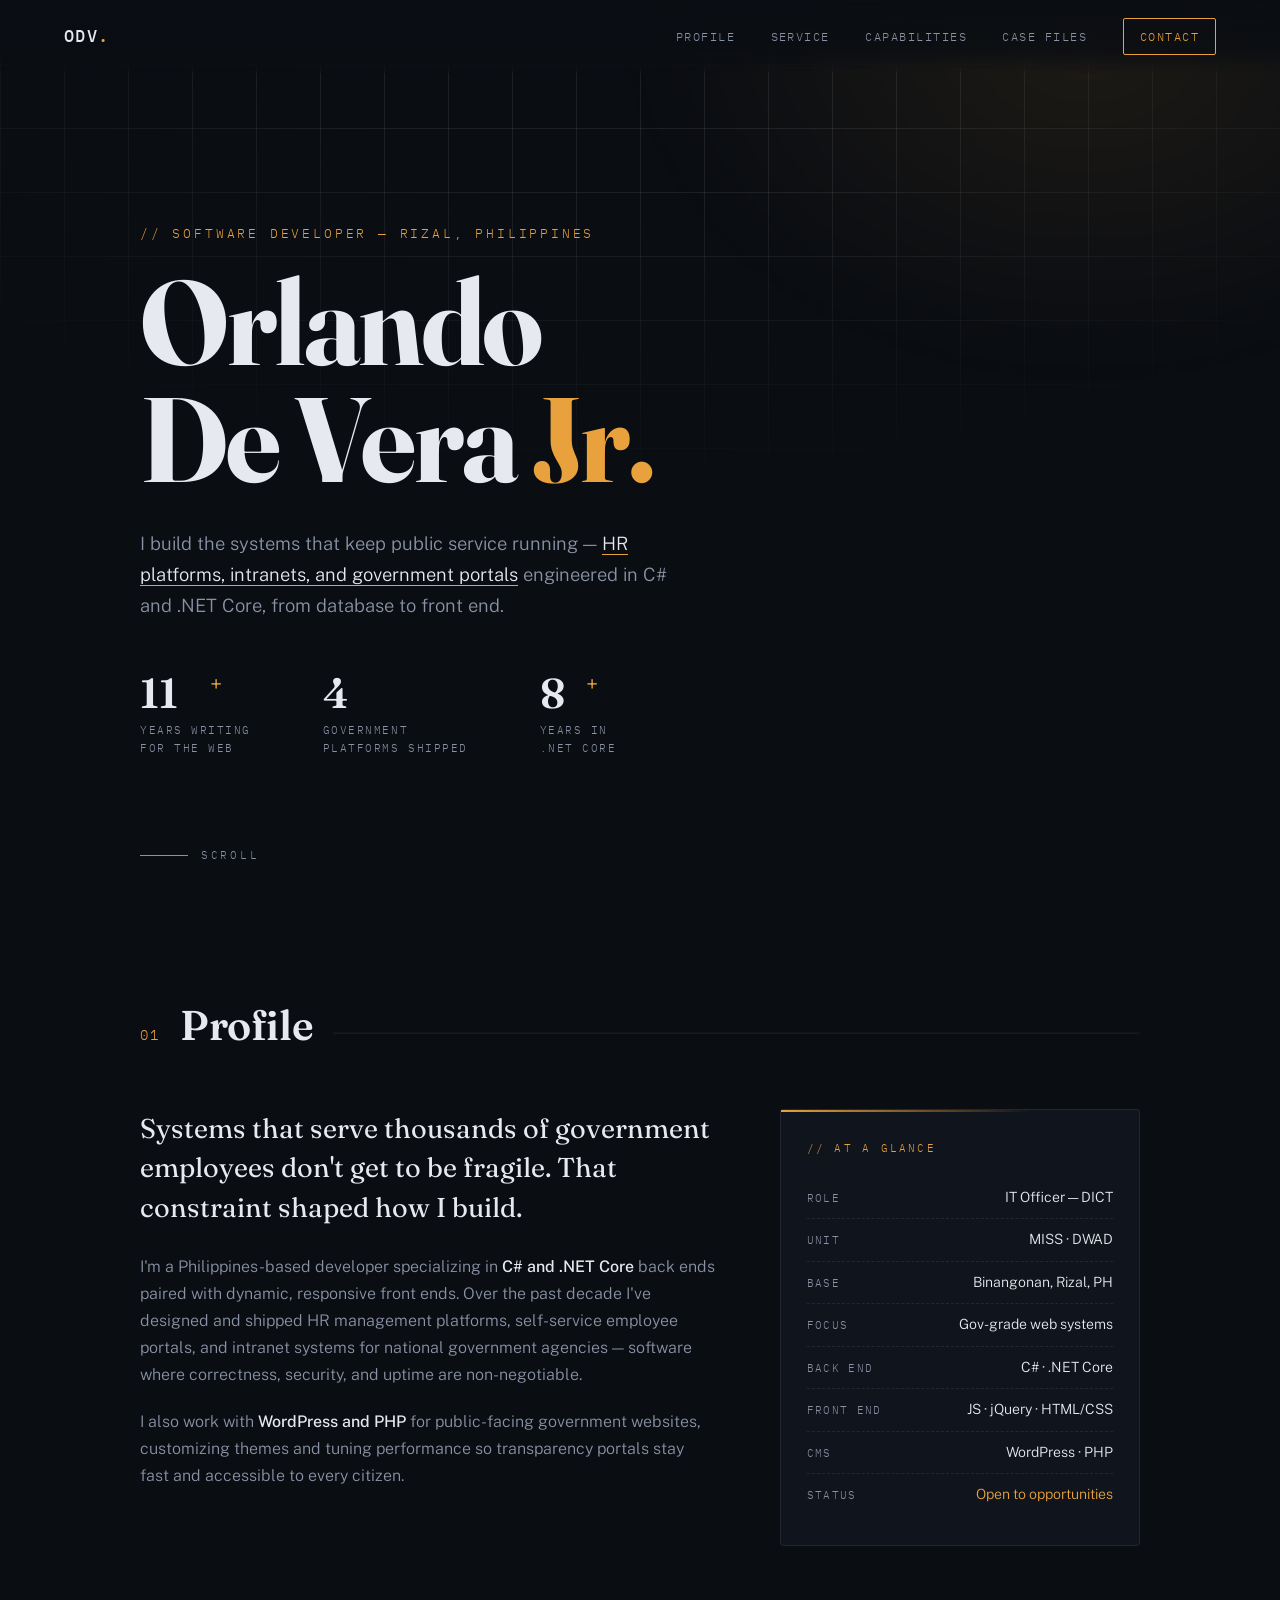
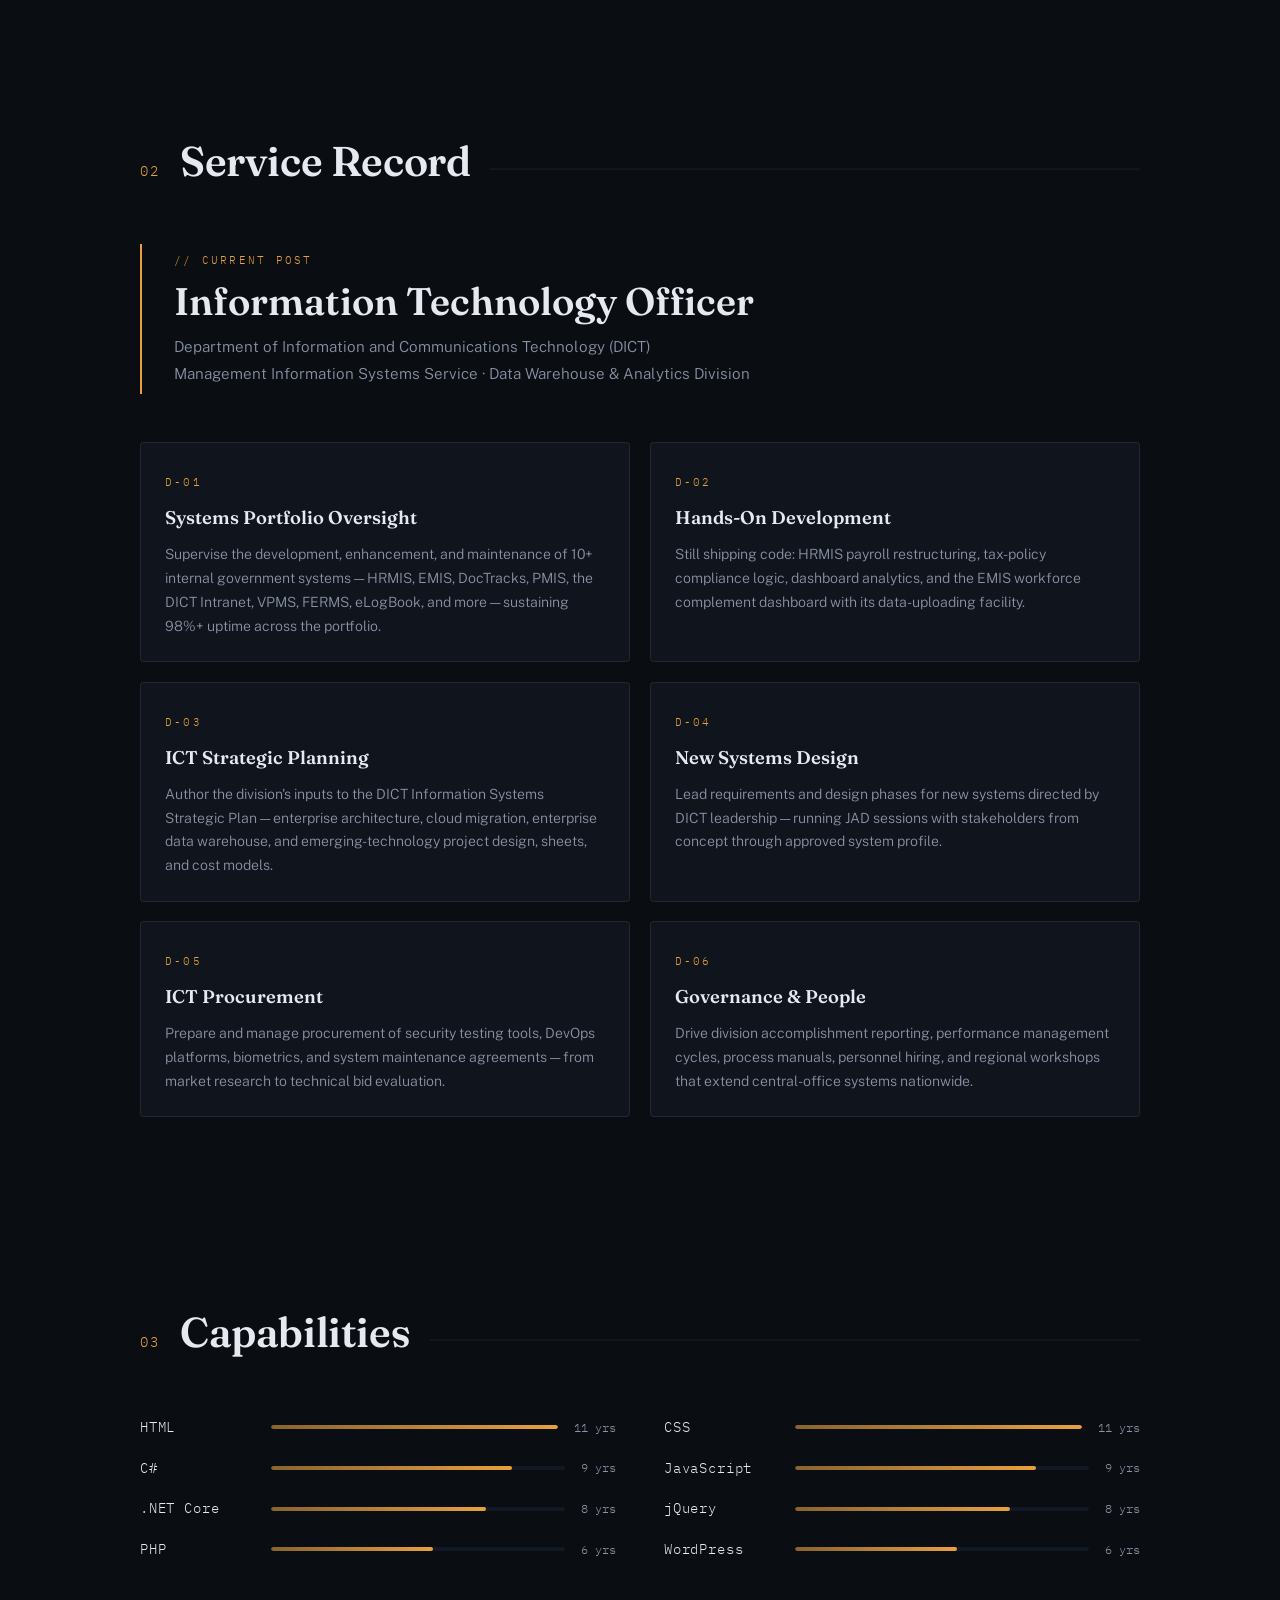
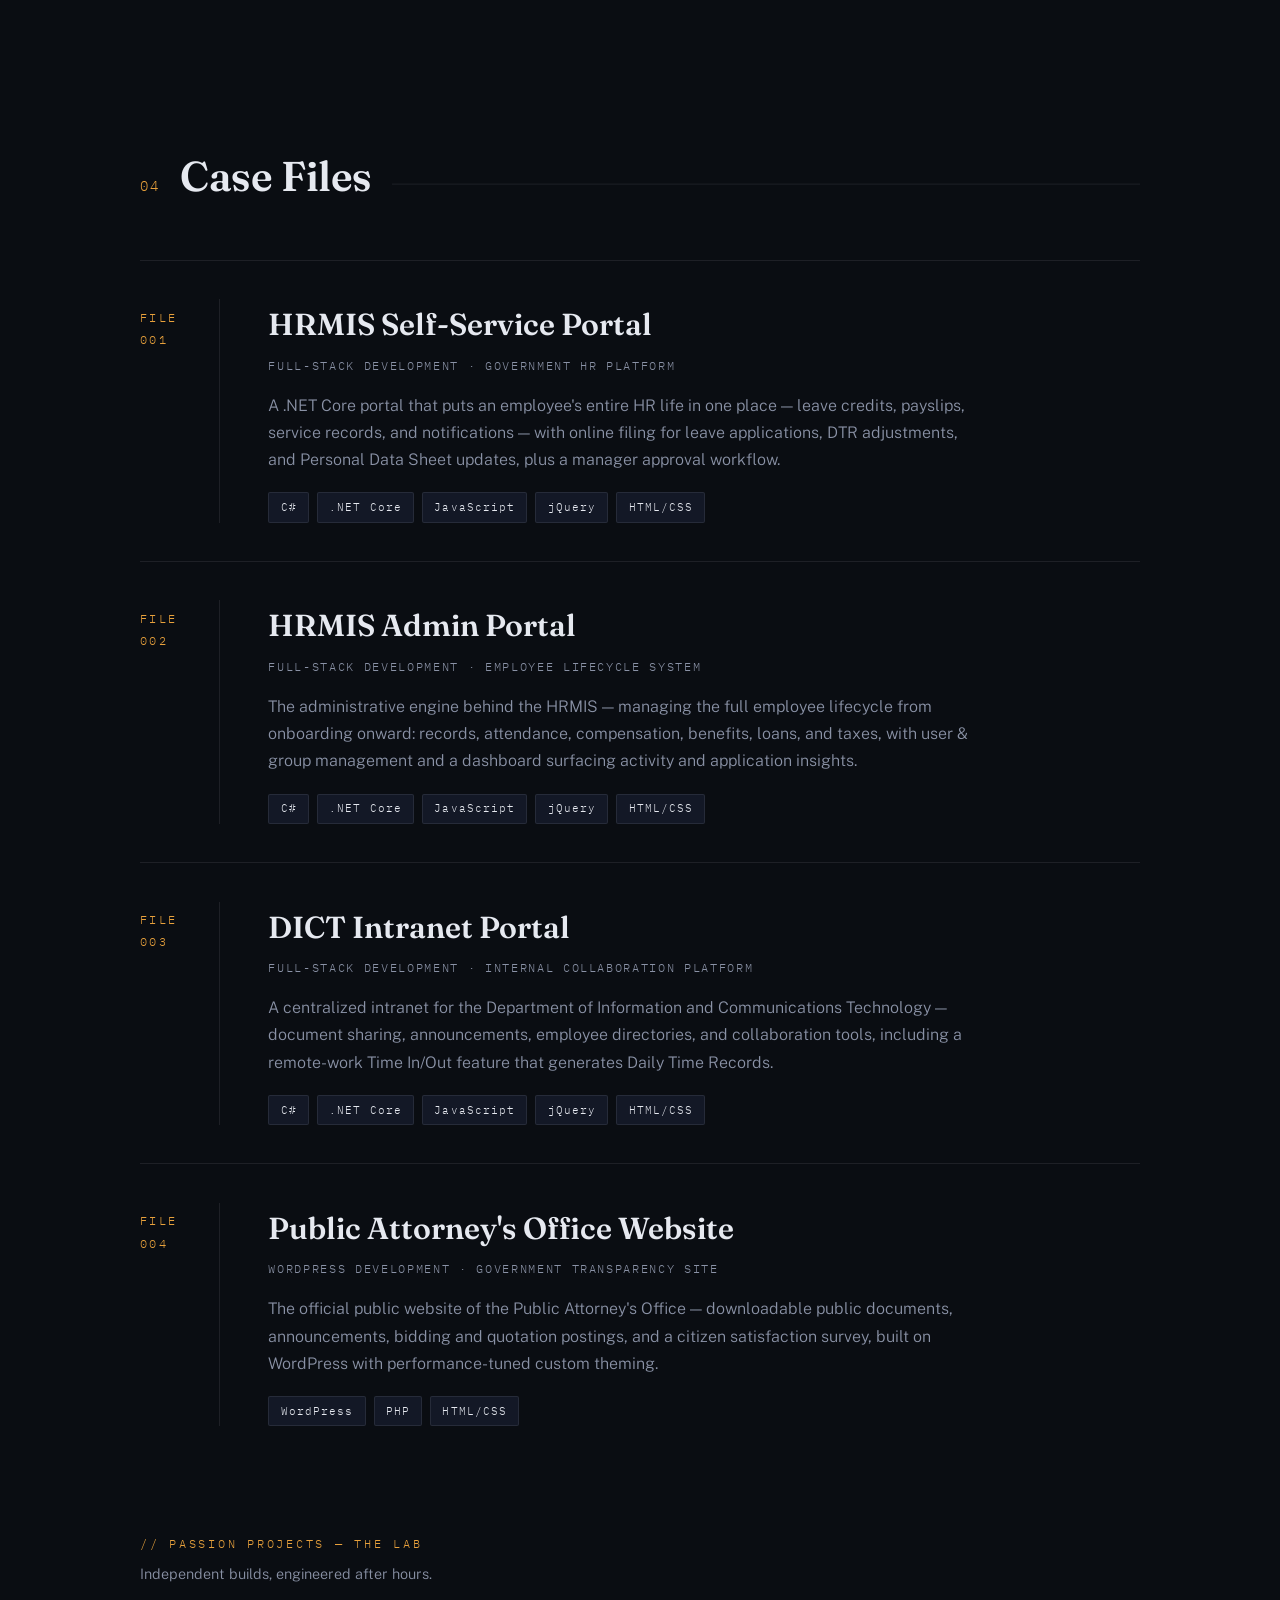
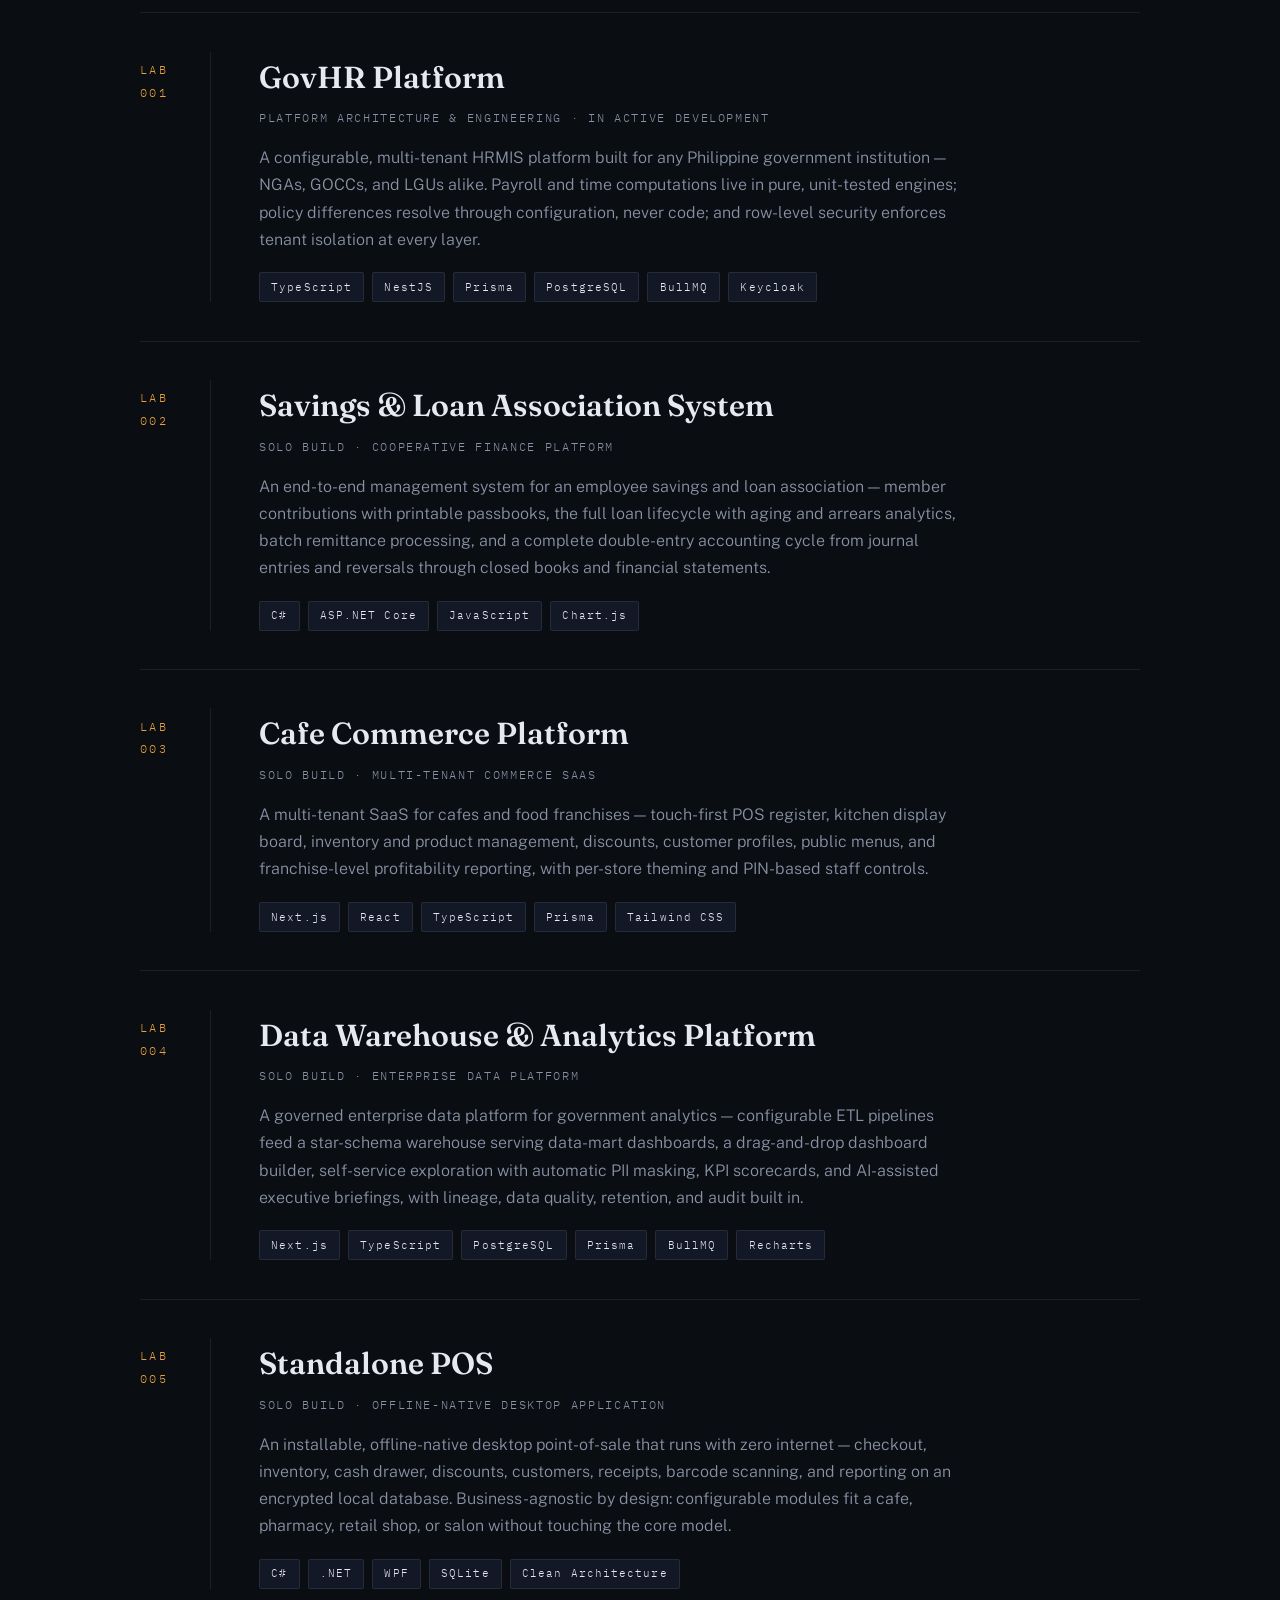
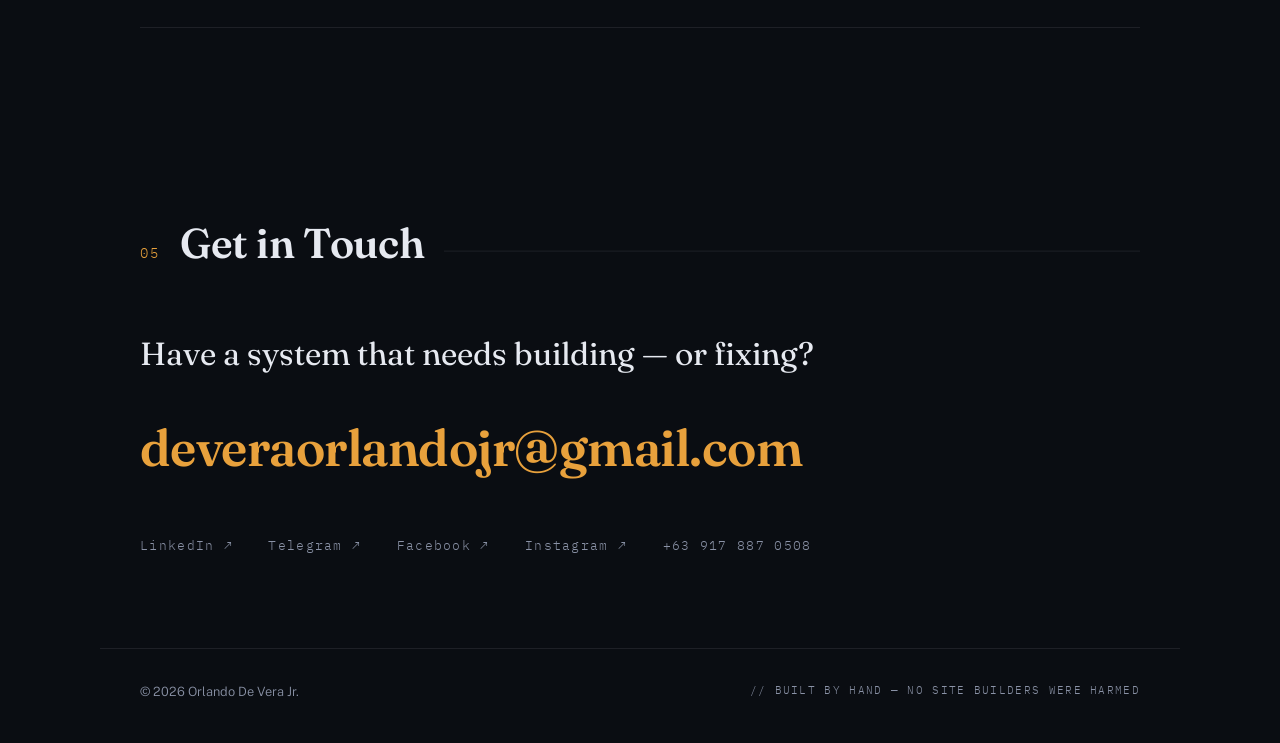
==== commit b61051e6: "Anonymize savings & loan project title" ====
--- a/index.html
+++ b/index.html
@@ -287,8 +287,8 @@
       <article class="case reveal">
         <div class="case-id">LAB&nbsp;<br/>002</div>
         <div class="case-body">
-          <h3>TESALA</h3>
-          <p class="case-role">Solo build · Savings &amp; loan association system</p>
+          <h3>Savings &amp; Loan Association System</h3>
+          <p class="case-role">Solo build · Cooperative finance platform</p>
           <p>
             An end-to-end management system for an employee savings and loan
             association — member contributions with printable passbooks, the
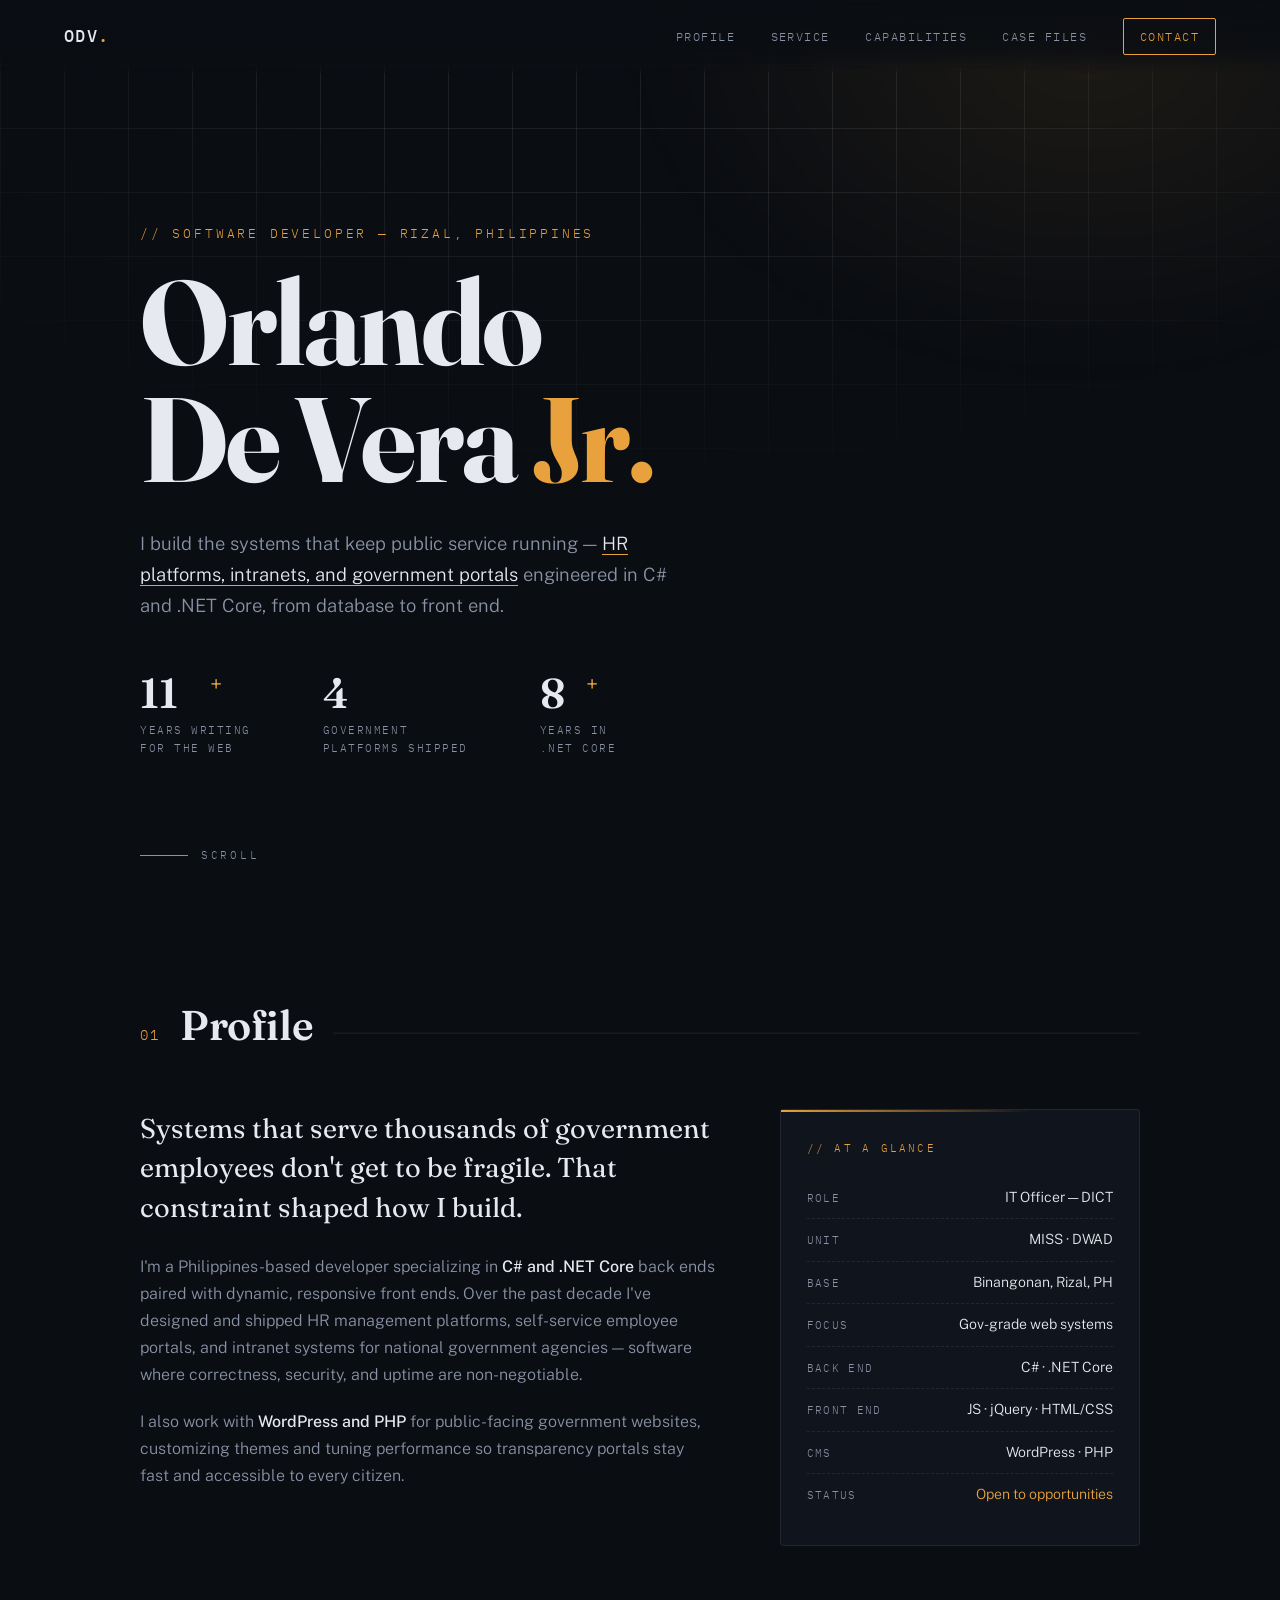
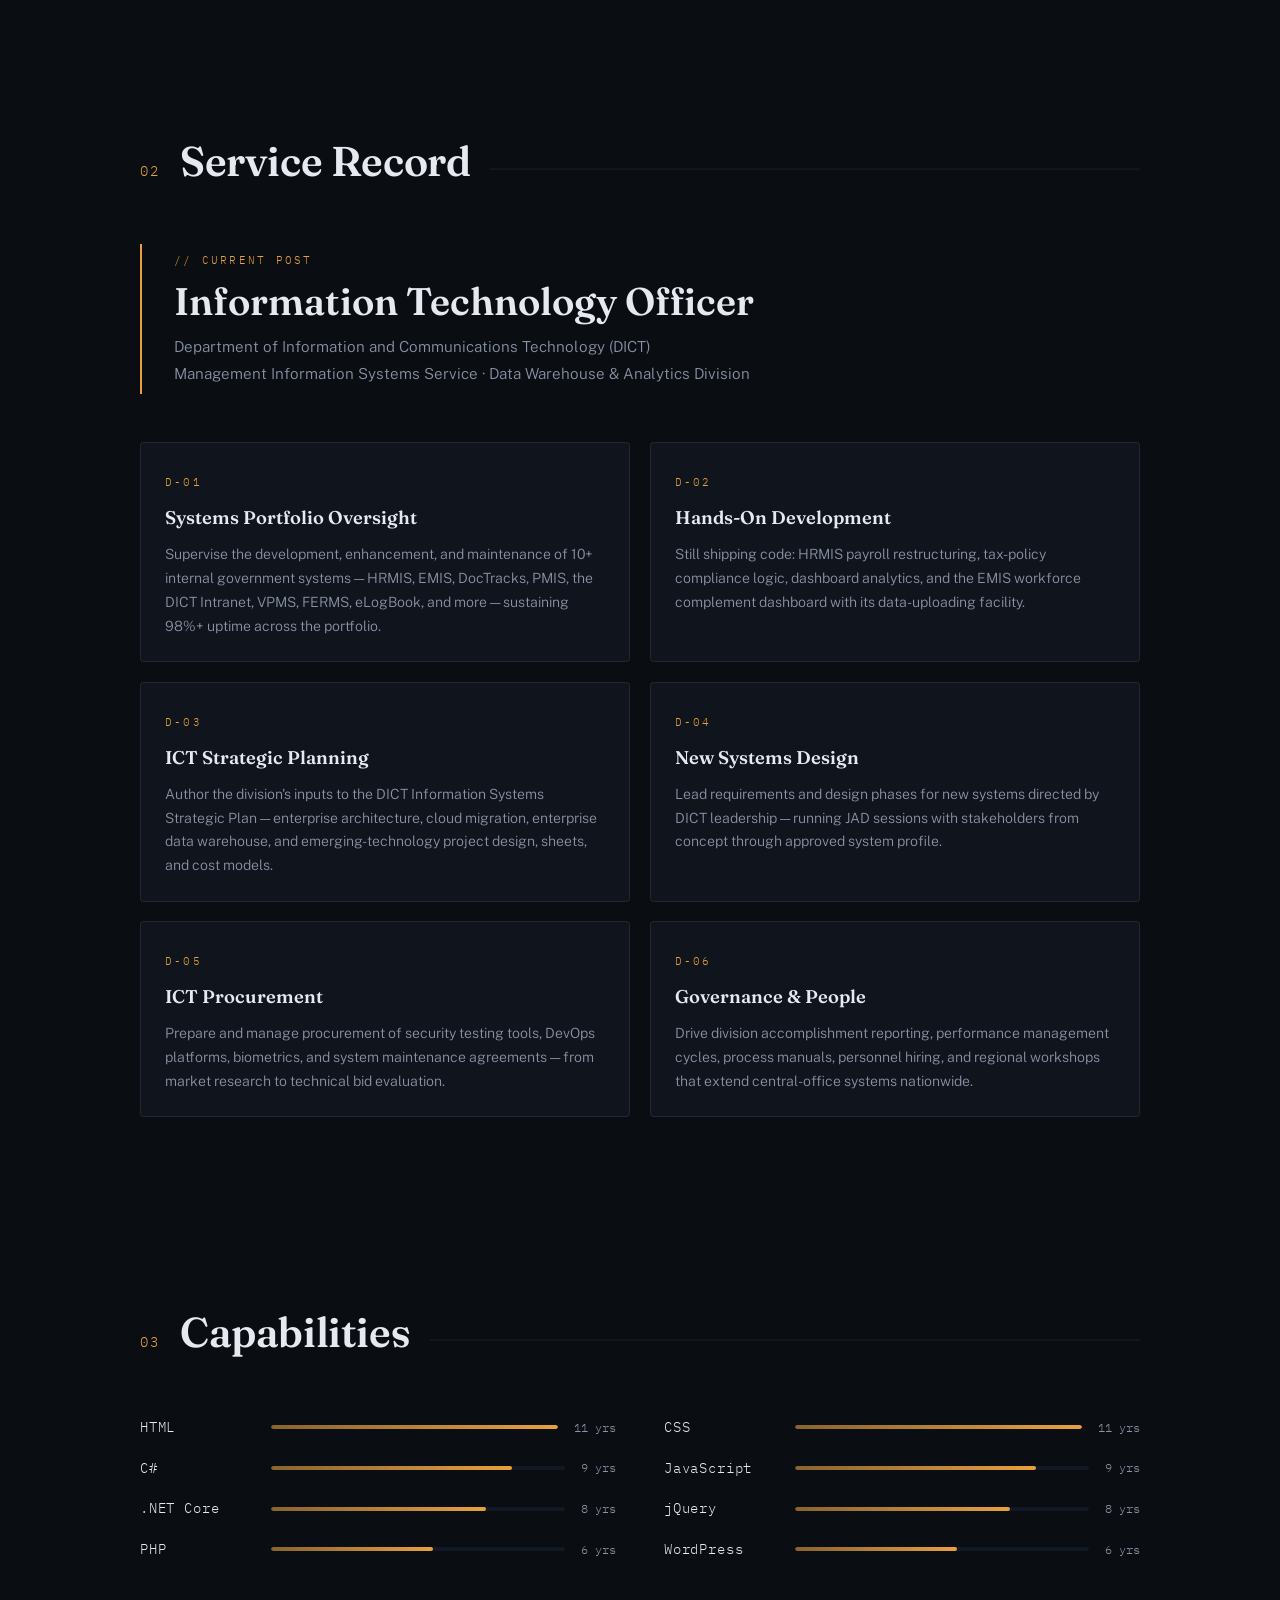
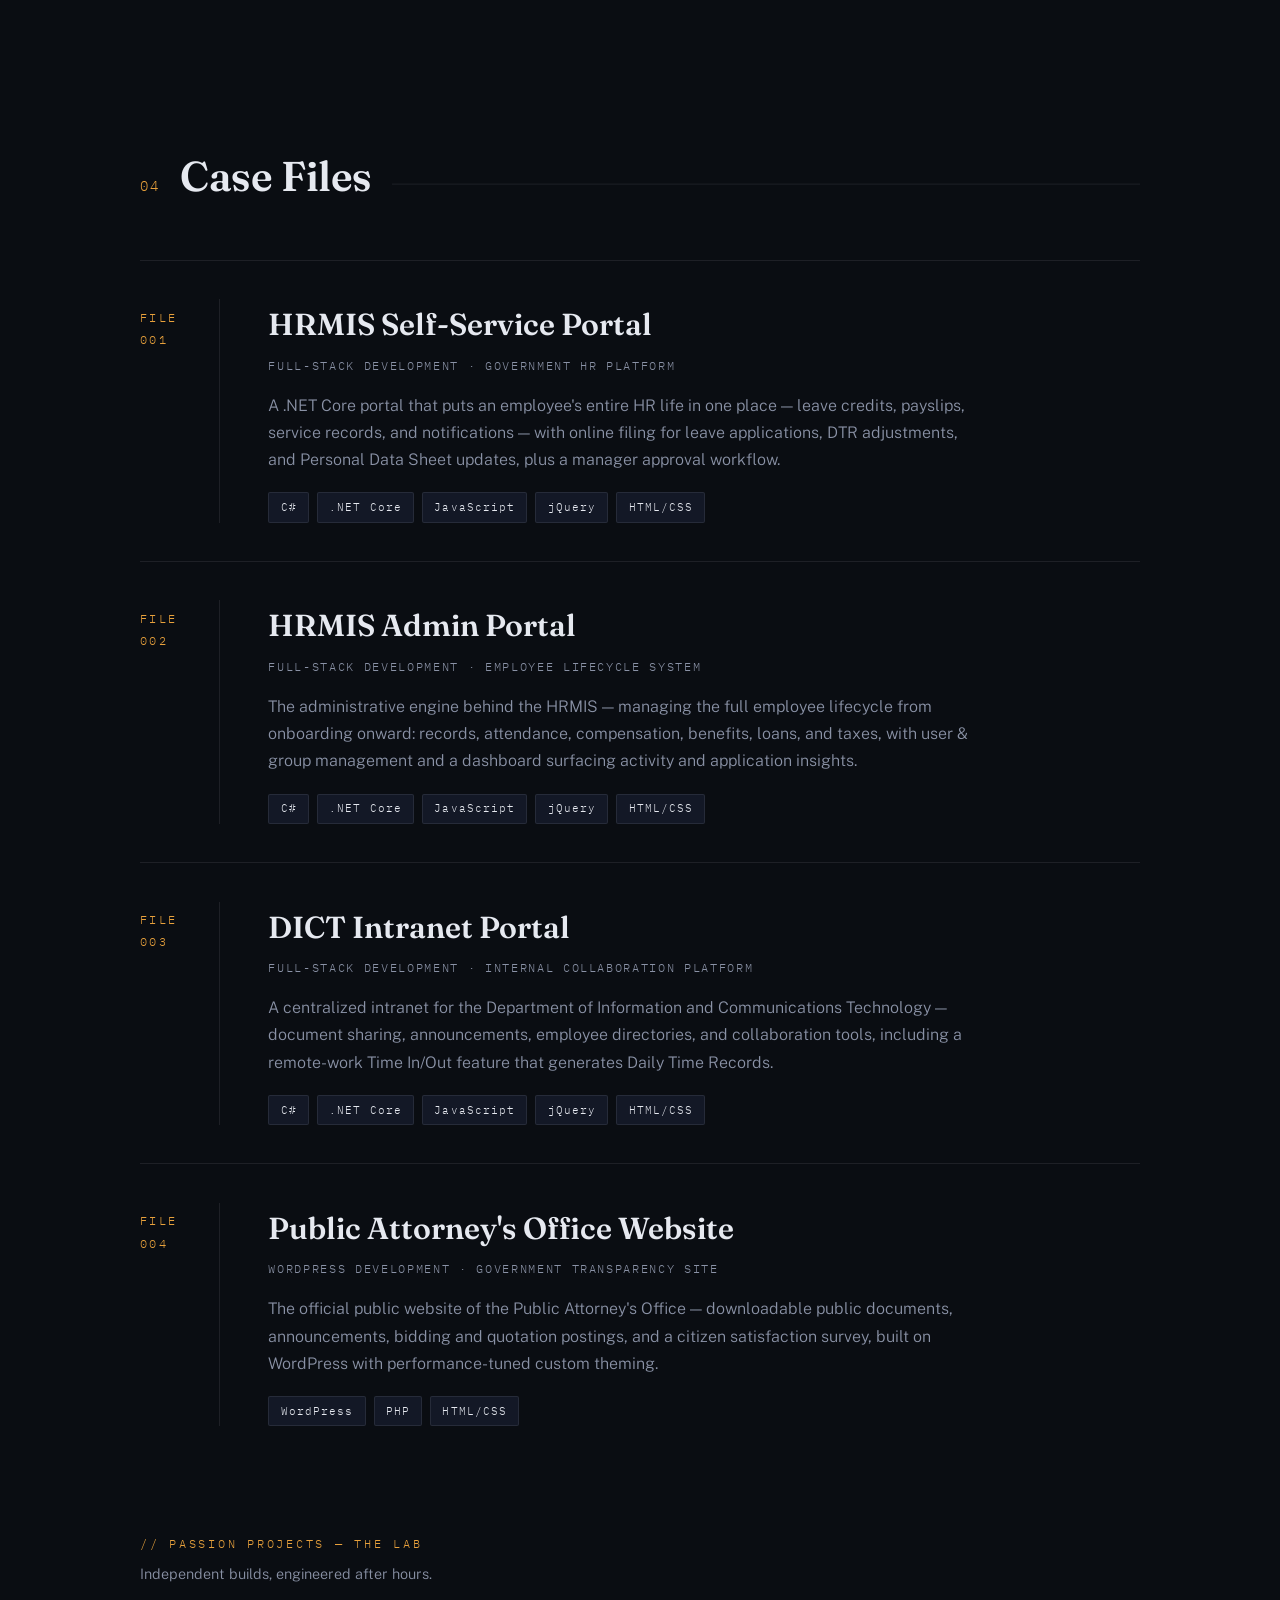
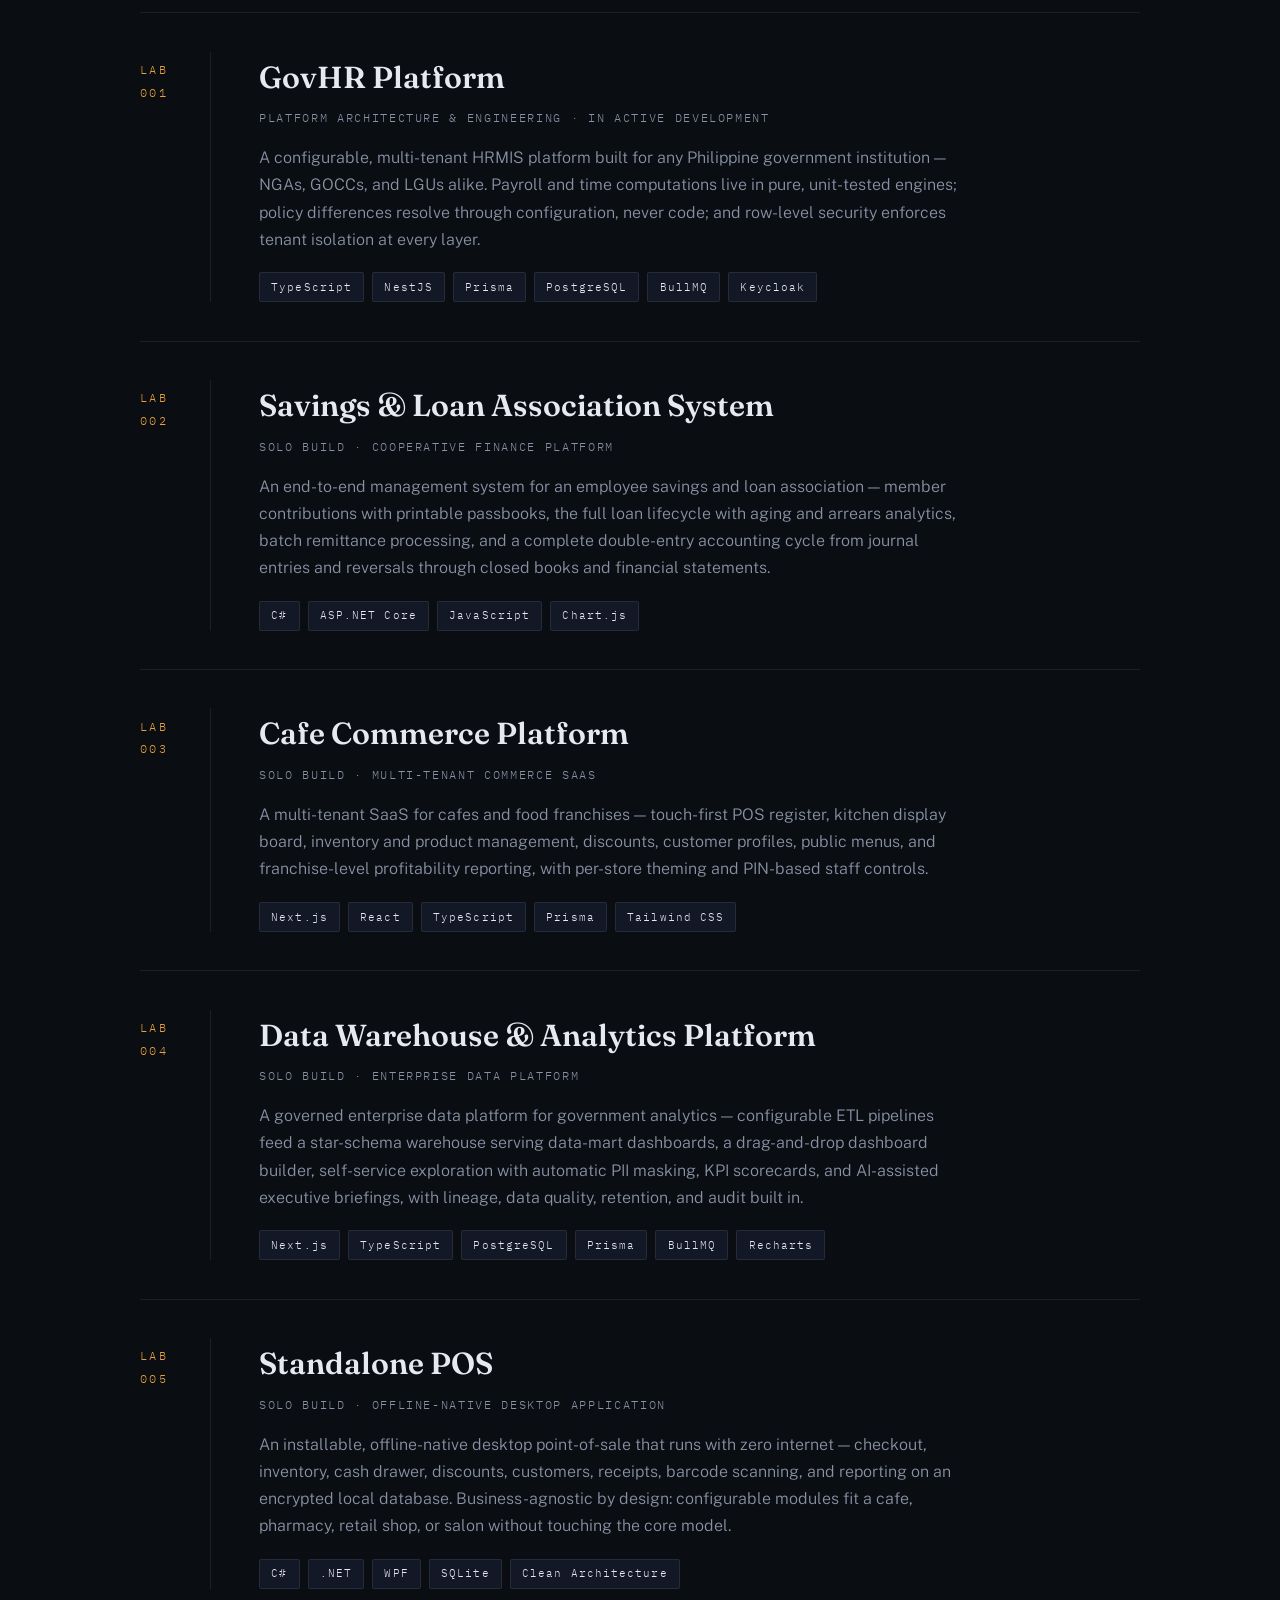
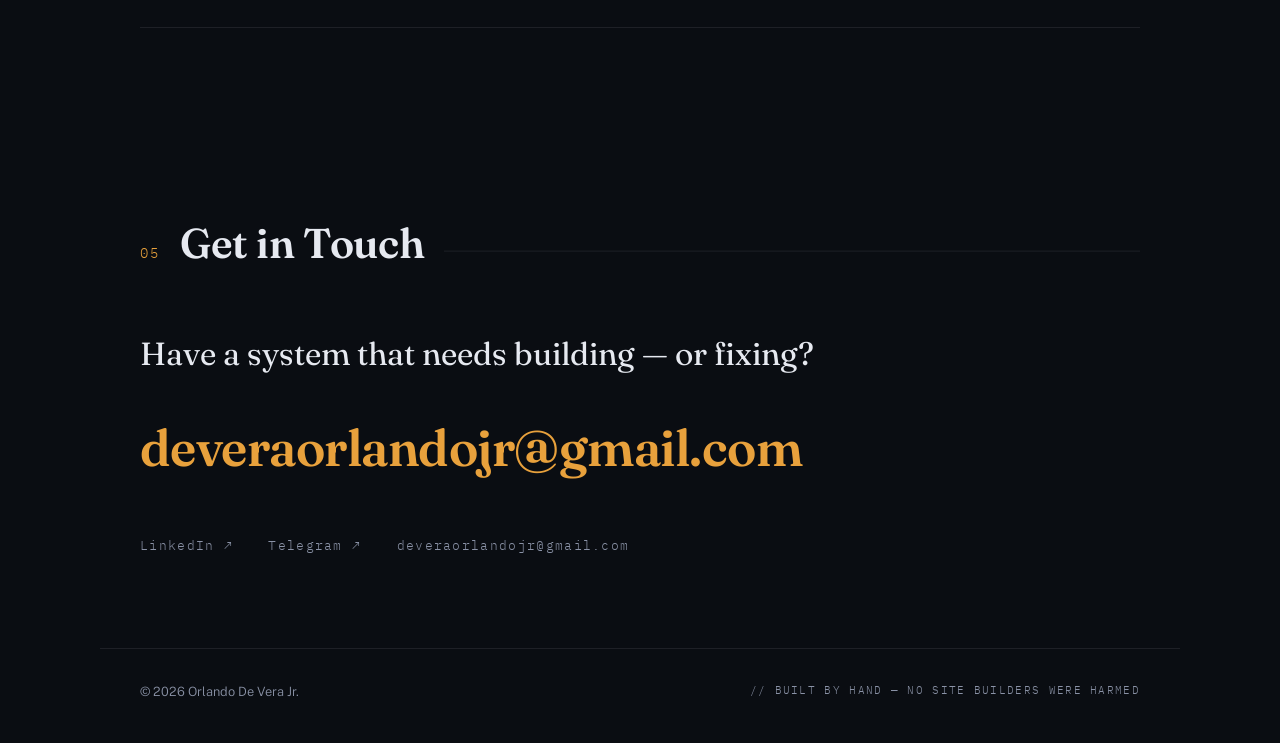
==== commit 61a408ea: "Remove Facebook/Instagram/phone from contact; show email instead" ====
--- a/index.html
+++ b/index.html
@@ -372,9 +372,7 @@
       <ul class="contact-links reveal">
         <li><a href="https://www.linkedin.com/in/orlando-de-vera-985759309" target="_blank" rel="noopener">LinkedIn ↗</a></li>
         <li><a href="https://t.me/OrlandoJhongDevera" target="_blank" rel="noopener">Telegram ↗</a></li>
-        <li><a href="https://facebook.com/gamol.devera" target="_blank" rel="noopener">Facebook ↗</a></li>
-        <li><a href="https://instagram.com/jhongw1ck" target="_blank" rel="noopener">Instagram ↗</a></li>
-        <li><a href="tel:+639178870508">+63 917 887 0508</a></li>
+        <li><a href="mailto:deveraorlandojr@gmail.com">deveraorlandojr@gmail.com</a></li>
       </ul>
     </section>
   </main>
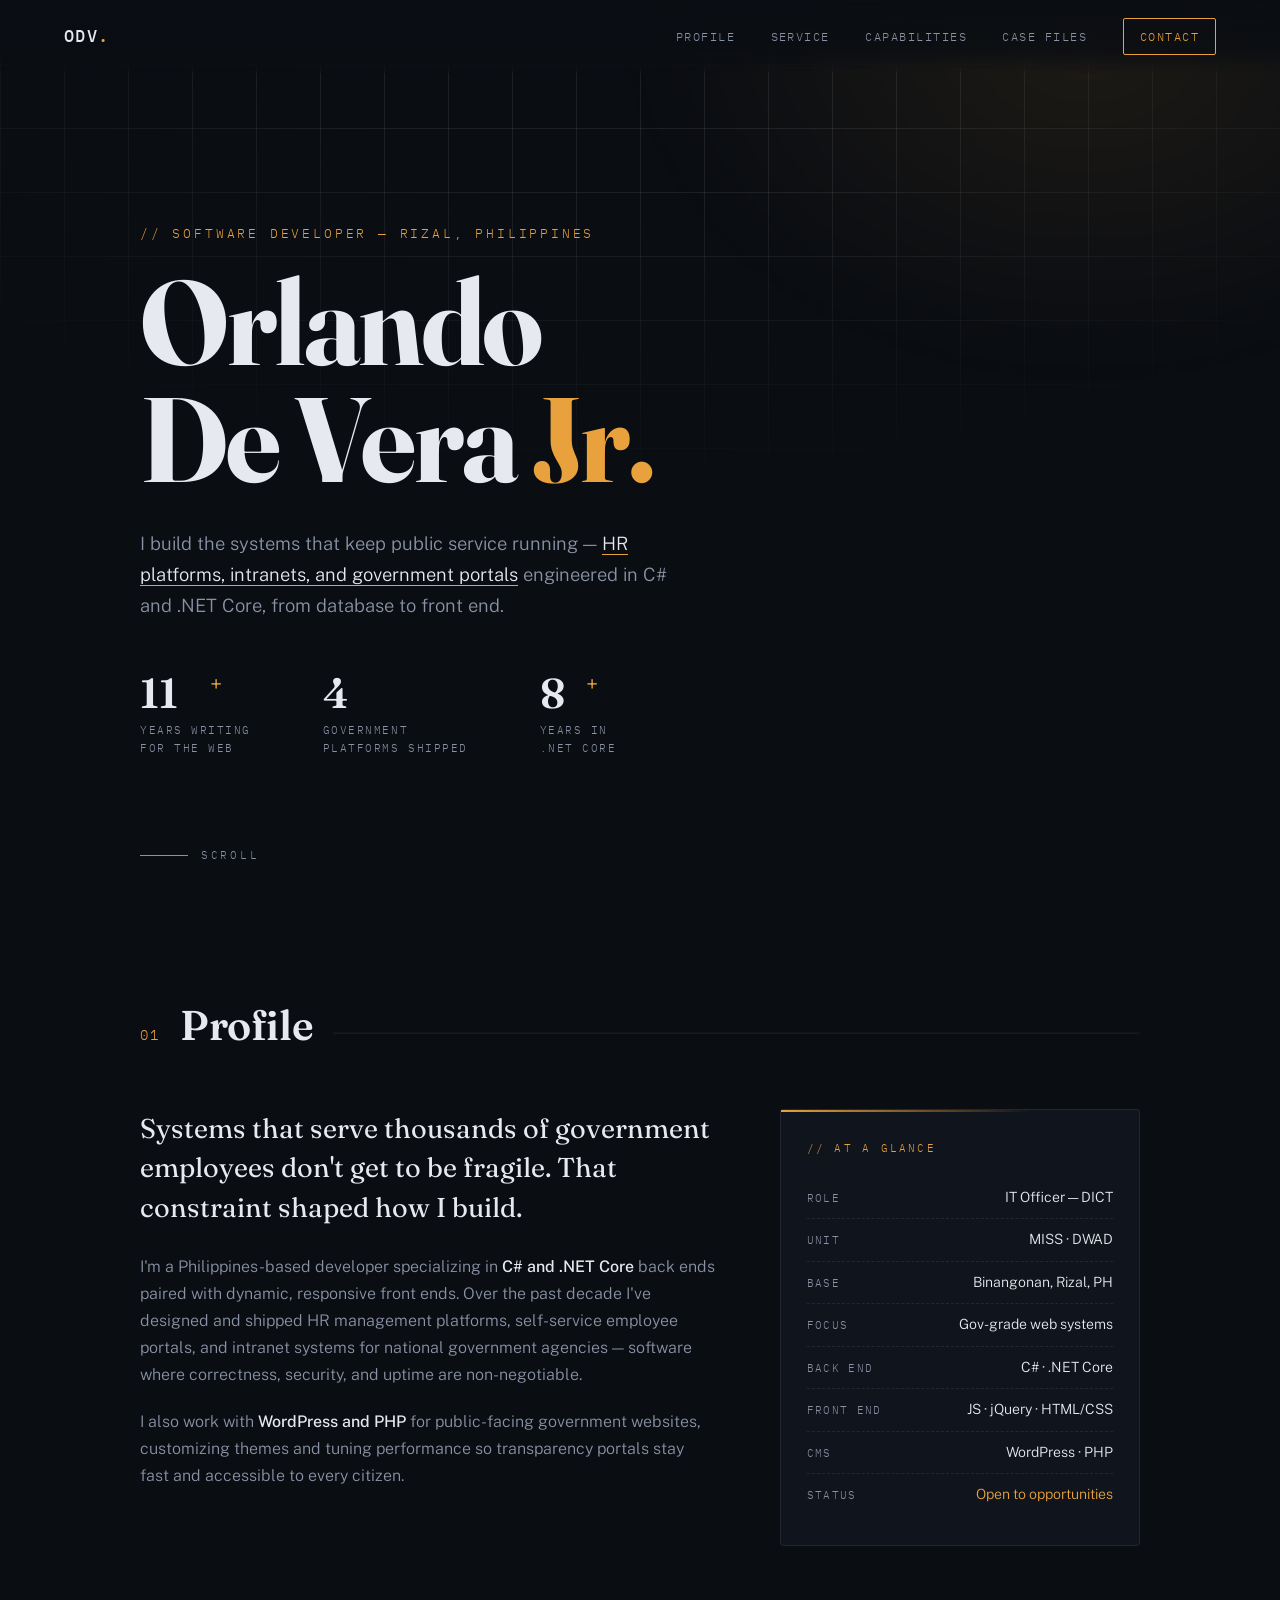
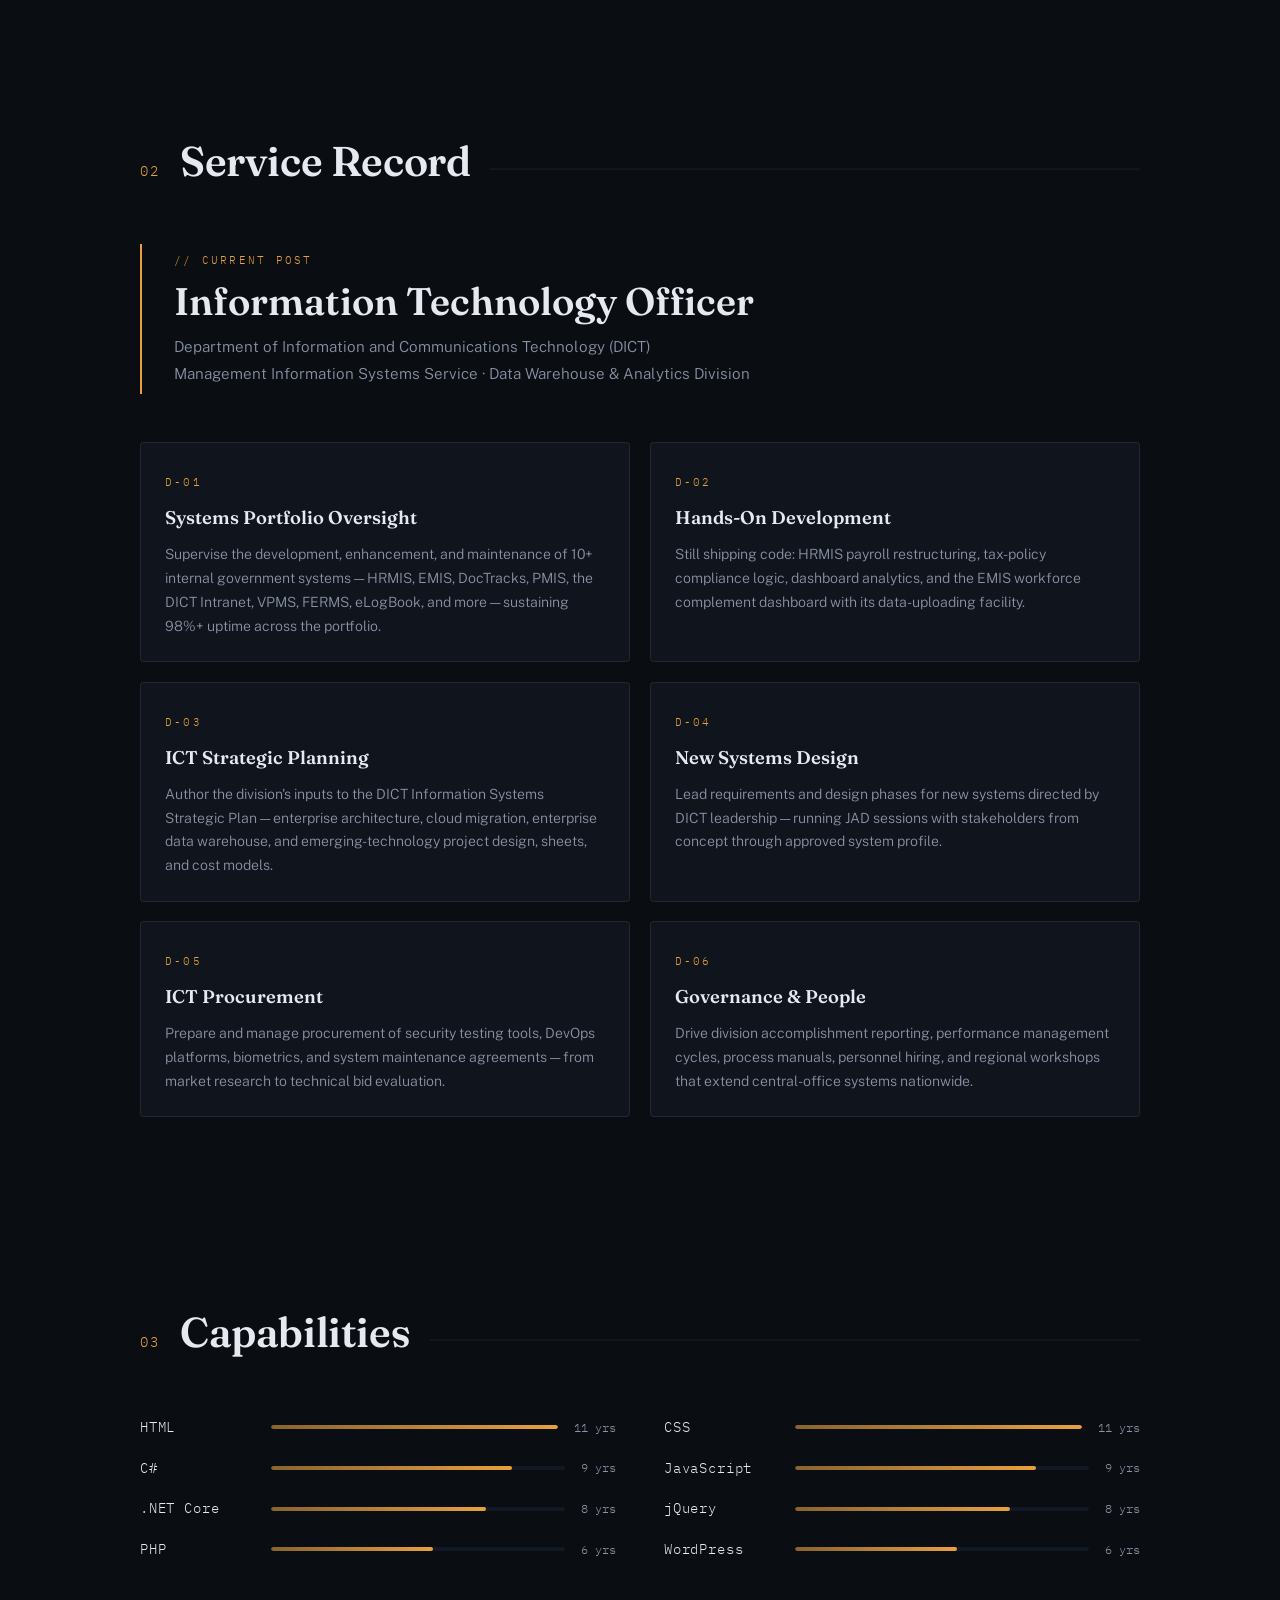
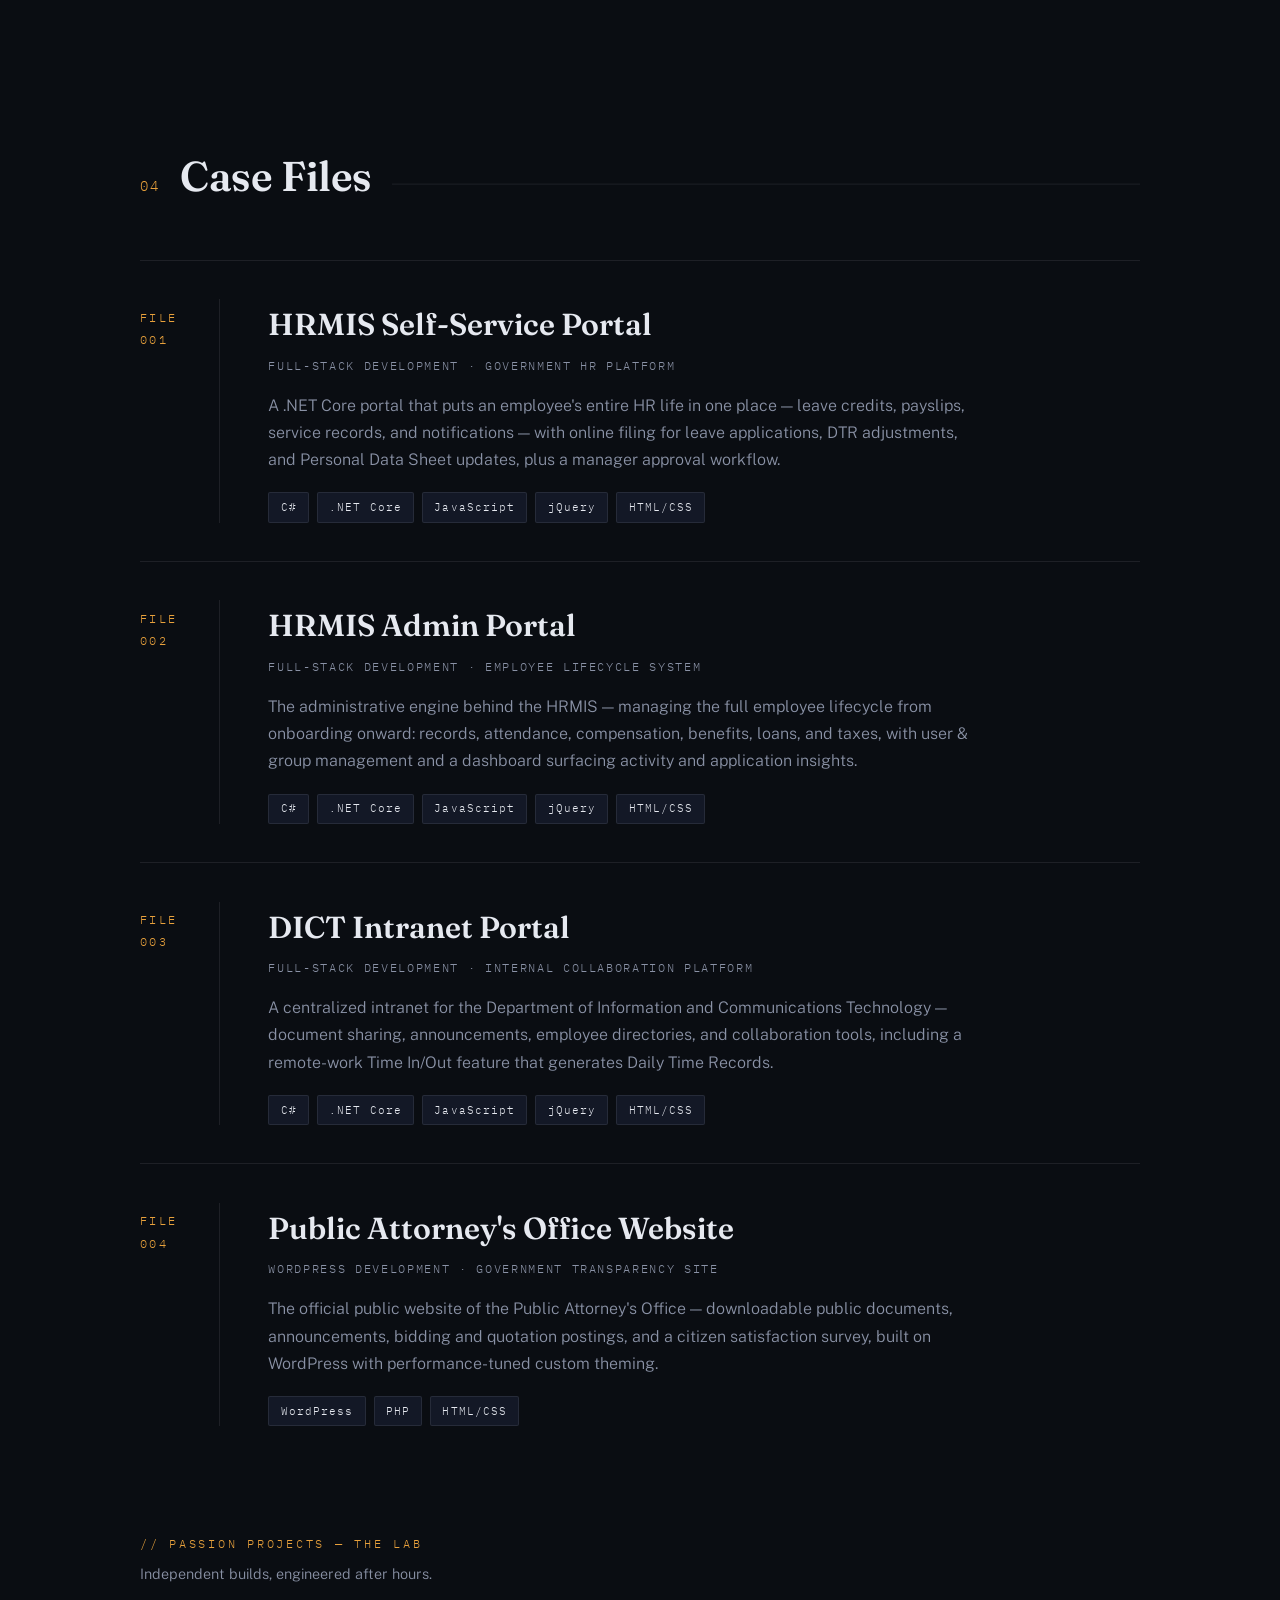
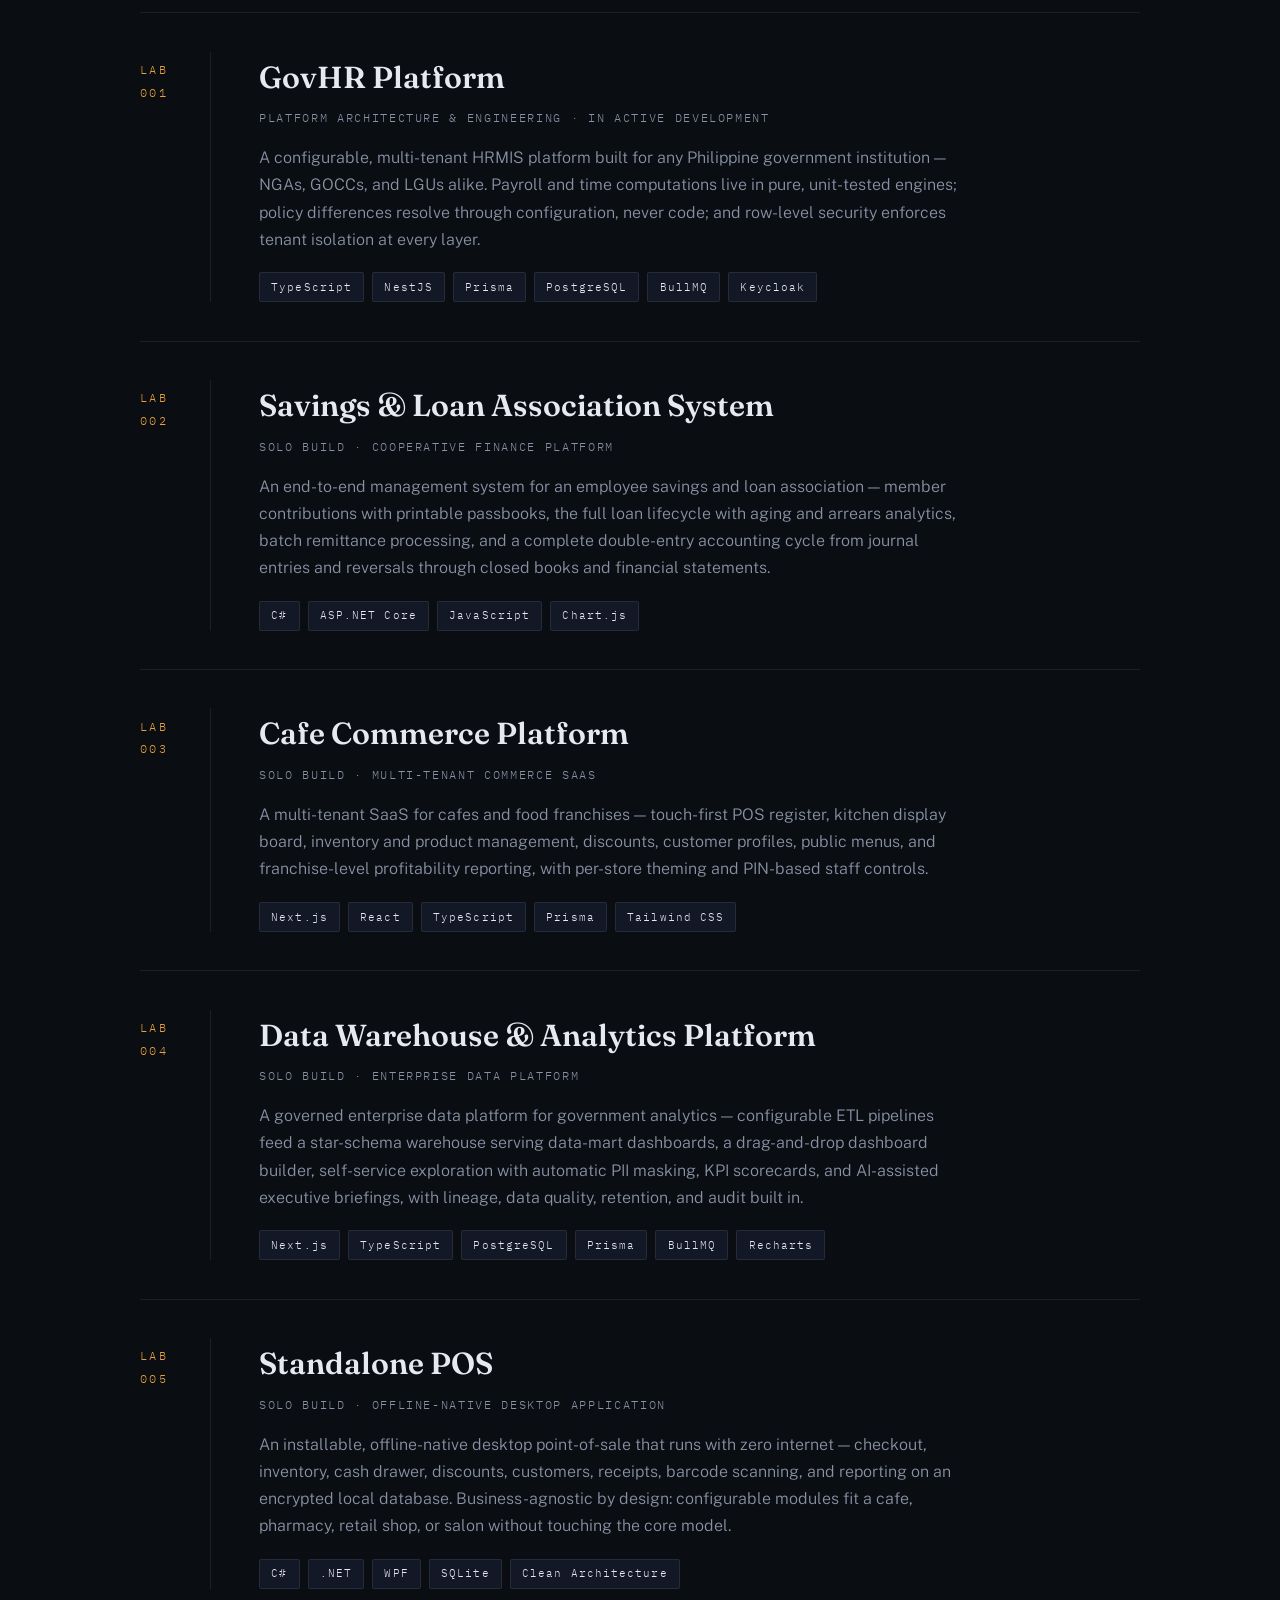
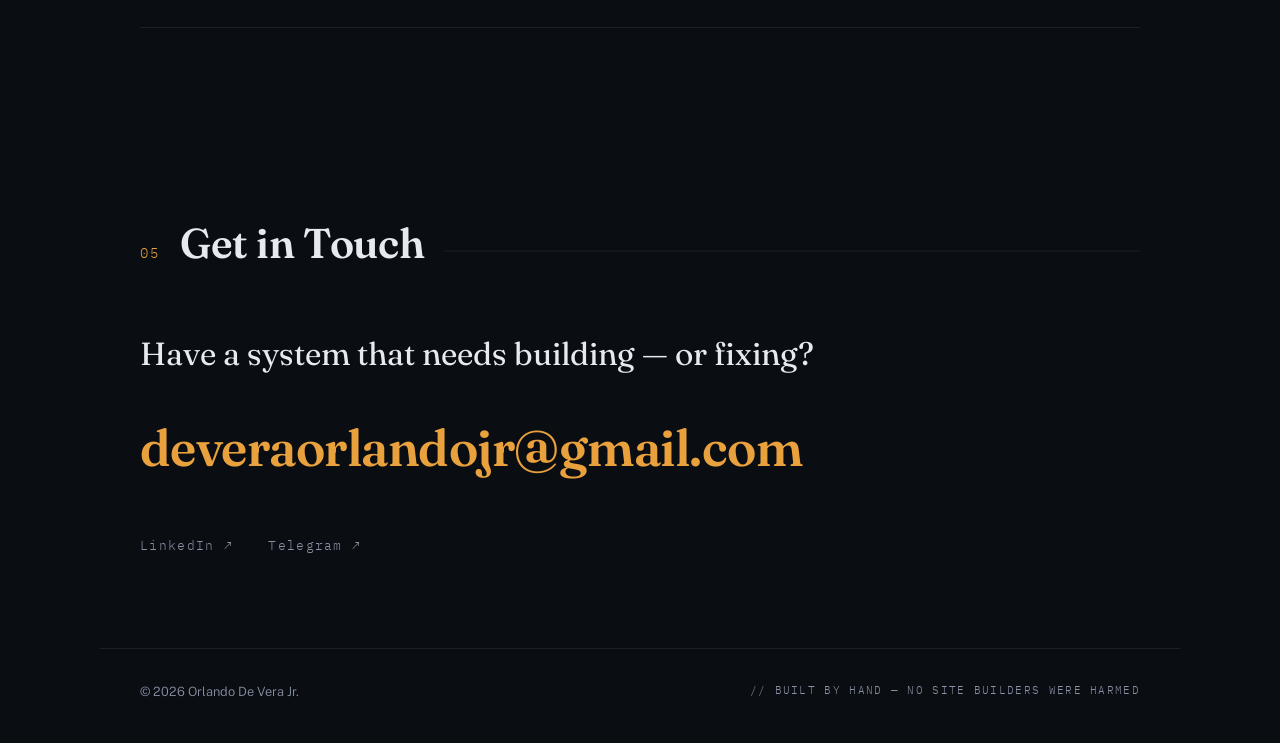
==== commit 51ba712c: "Drop duplicate email link in contact list" ====
--- a/index.html
+++ b/index.html
@@ -372,7 +372,6 @@
       <ul class="contact-links reveal">
         <li><a href="https://www.linkedin.com/in/orlando-de-vera-985759309" target="_blank" rel="noopener">LinkedIn ↗</a></li>
         <li><a href="https://t.me/OrlandoJhongDevera" target="_blank" rel="noopener">Telegram ↗</a></li>
-        <li><a href="mailto:deveraorlandojr@gmail.com">deveraorlandojr@gmail.com</a></li>
       </ul>
     </section>
   </main>
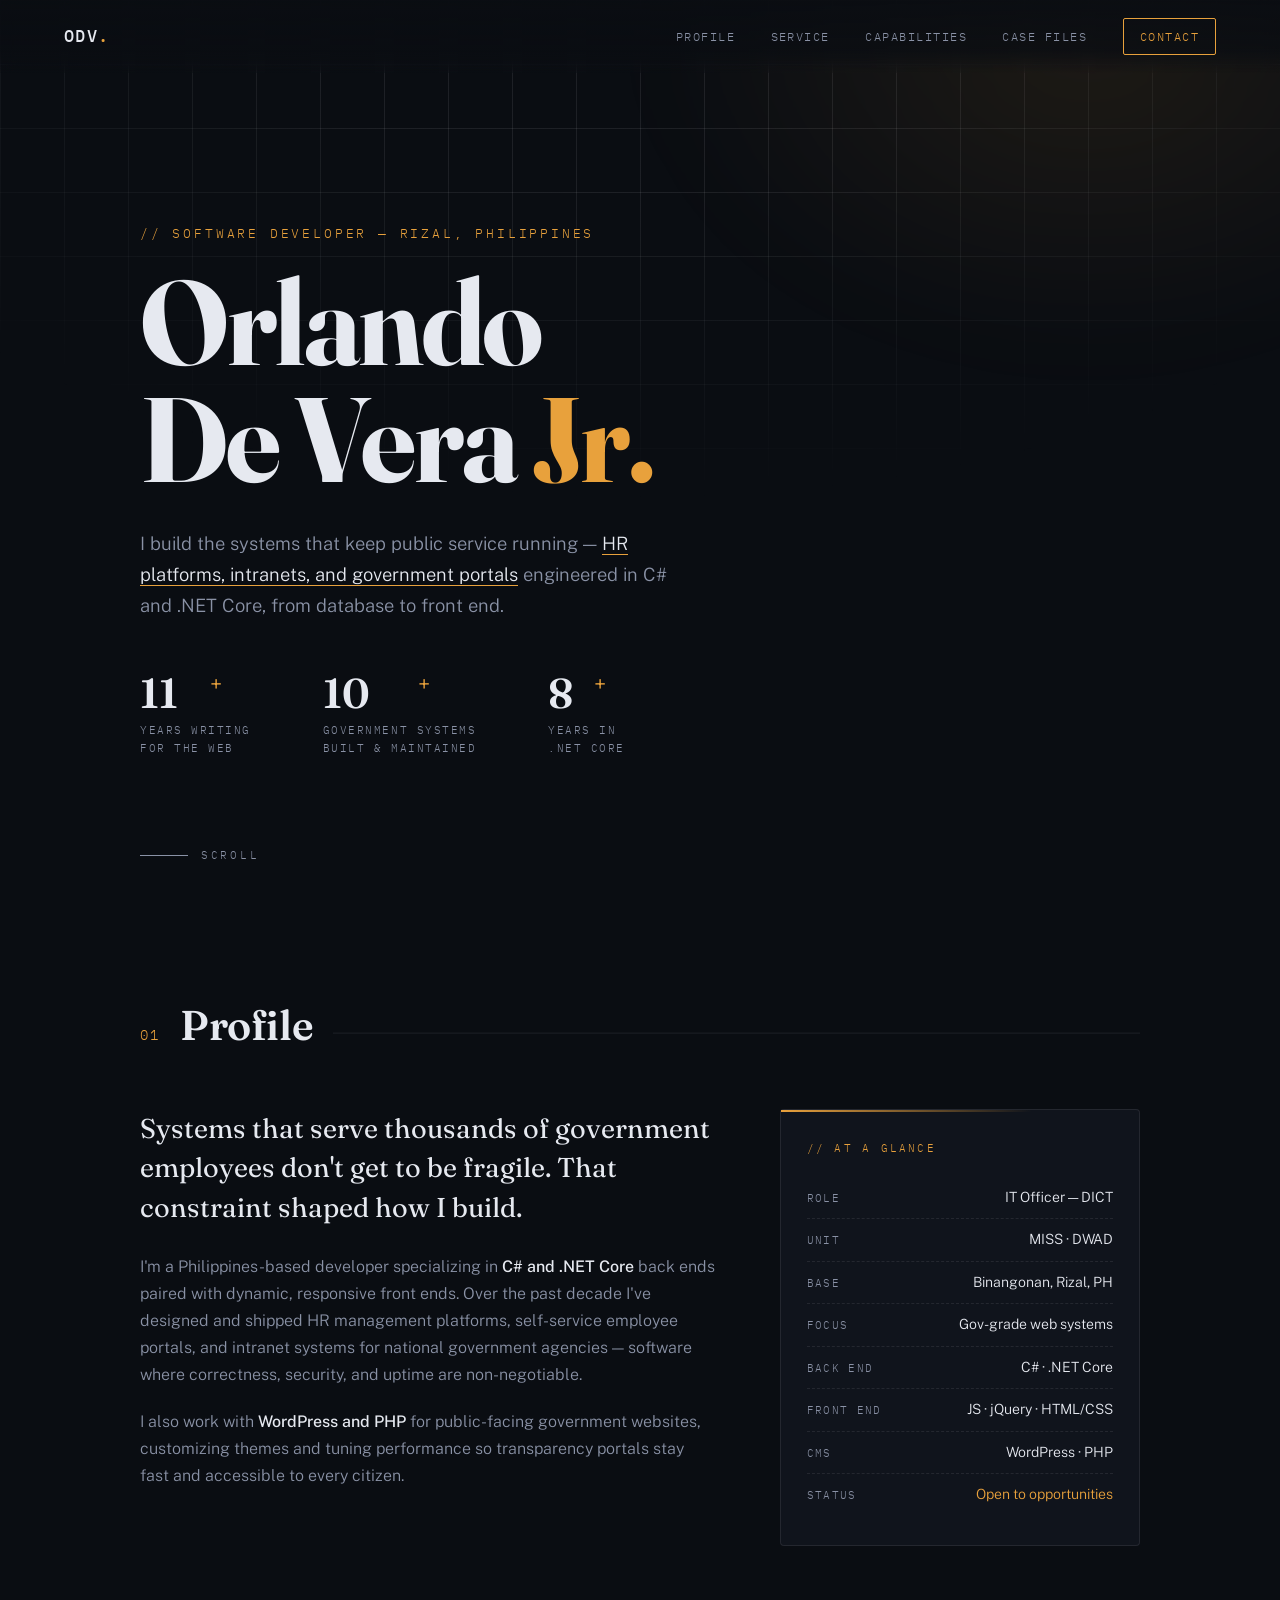
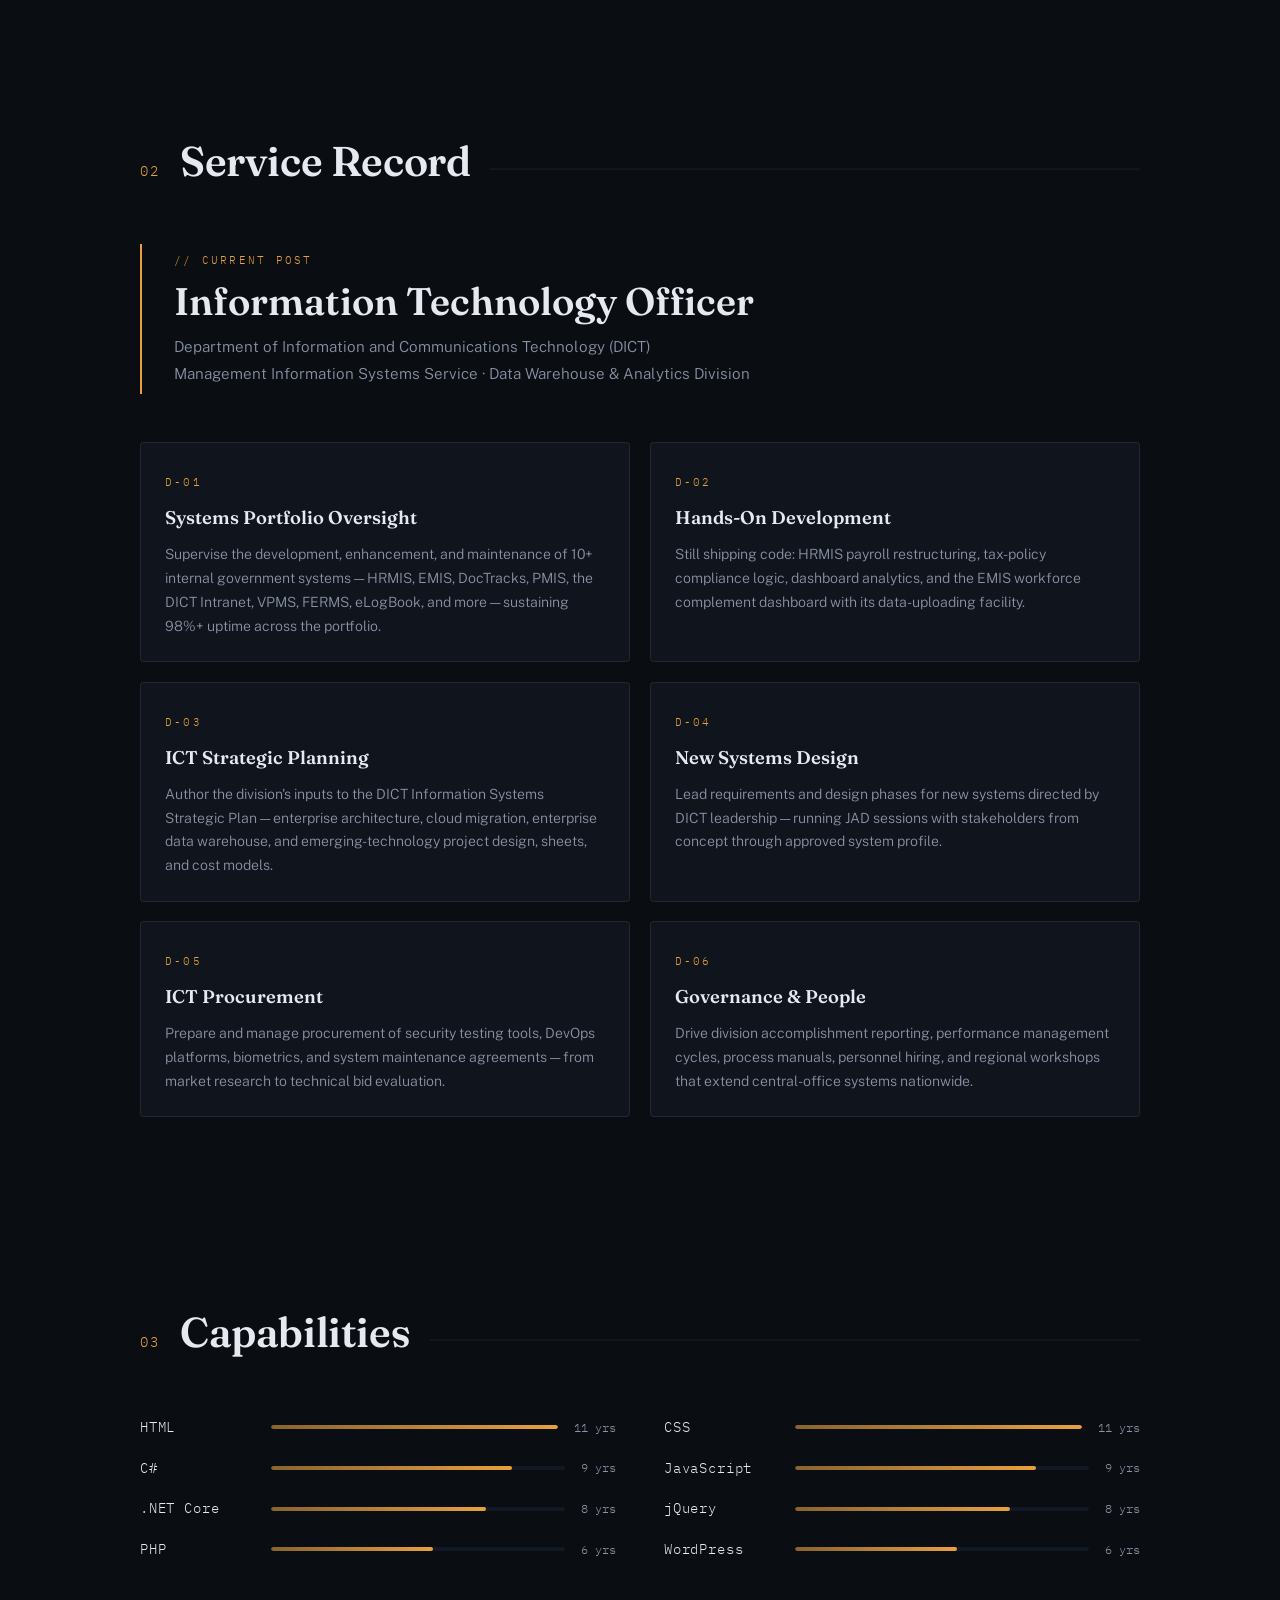
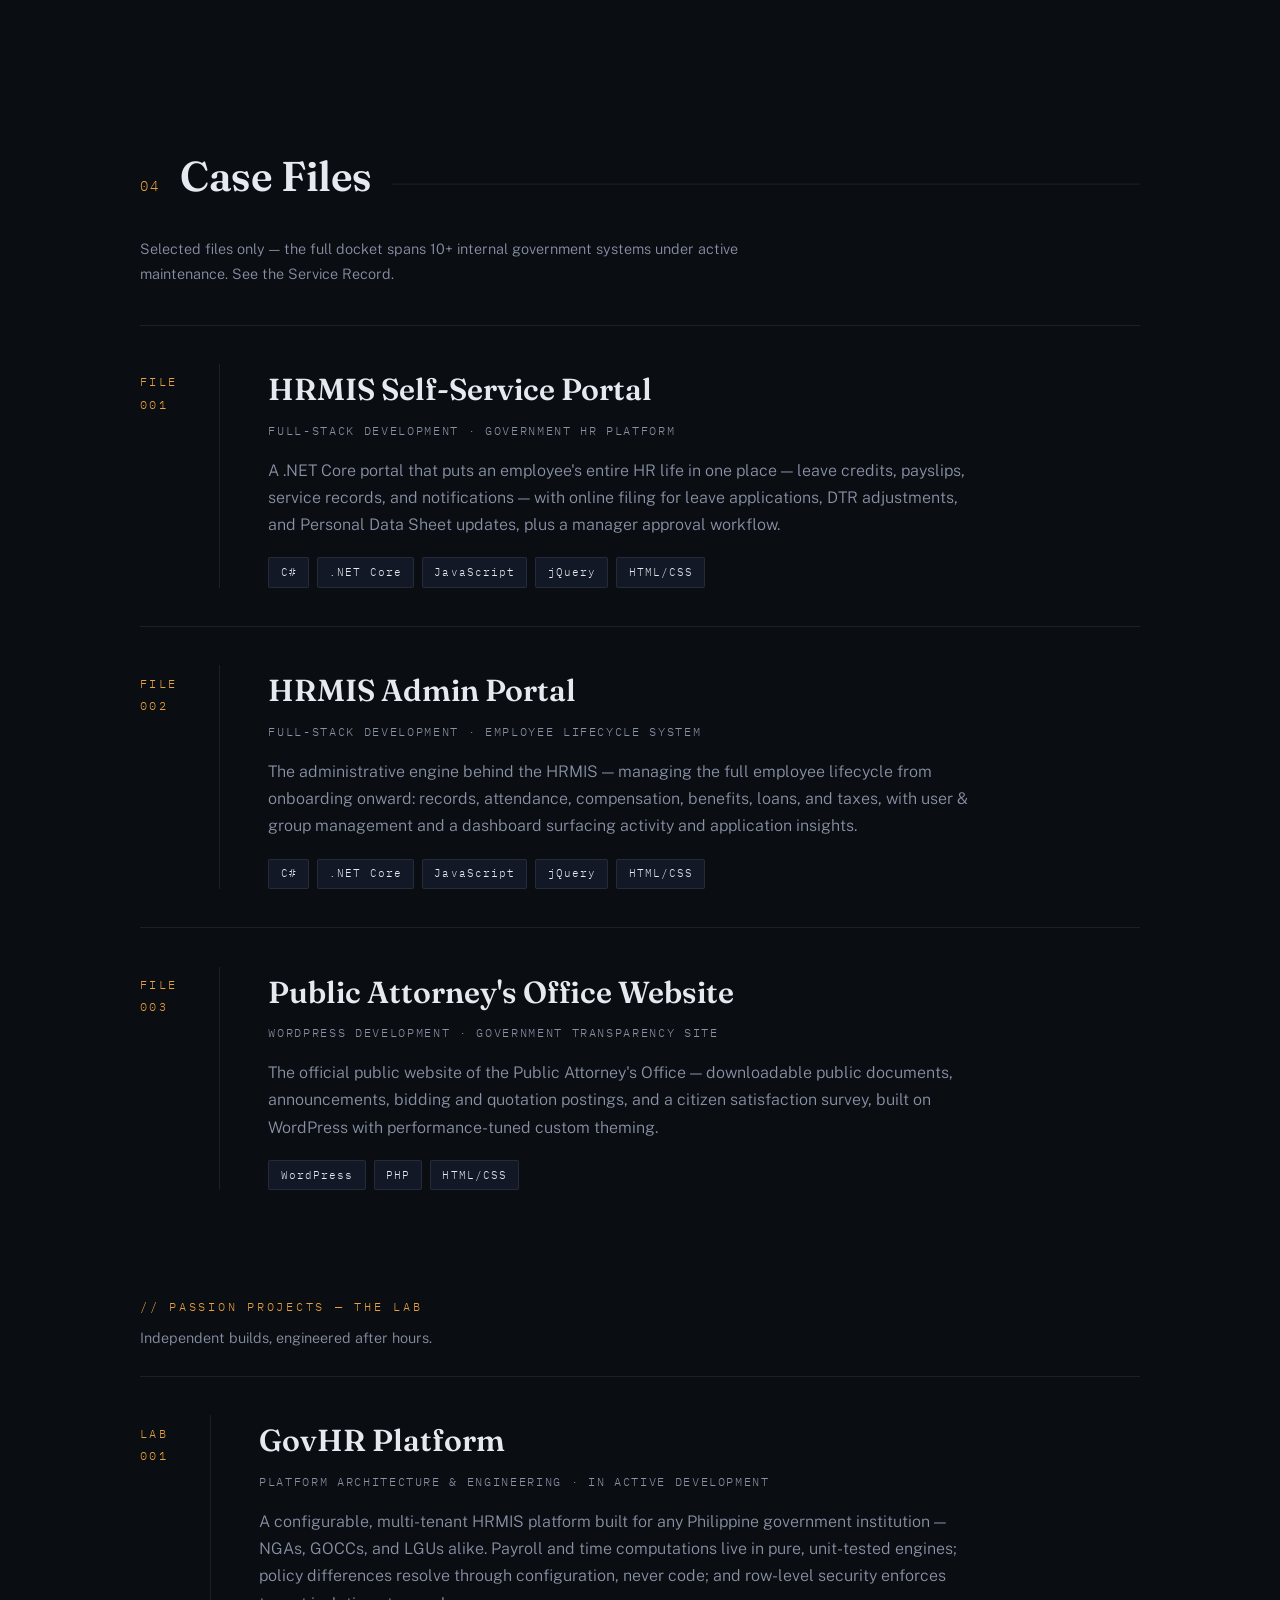
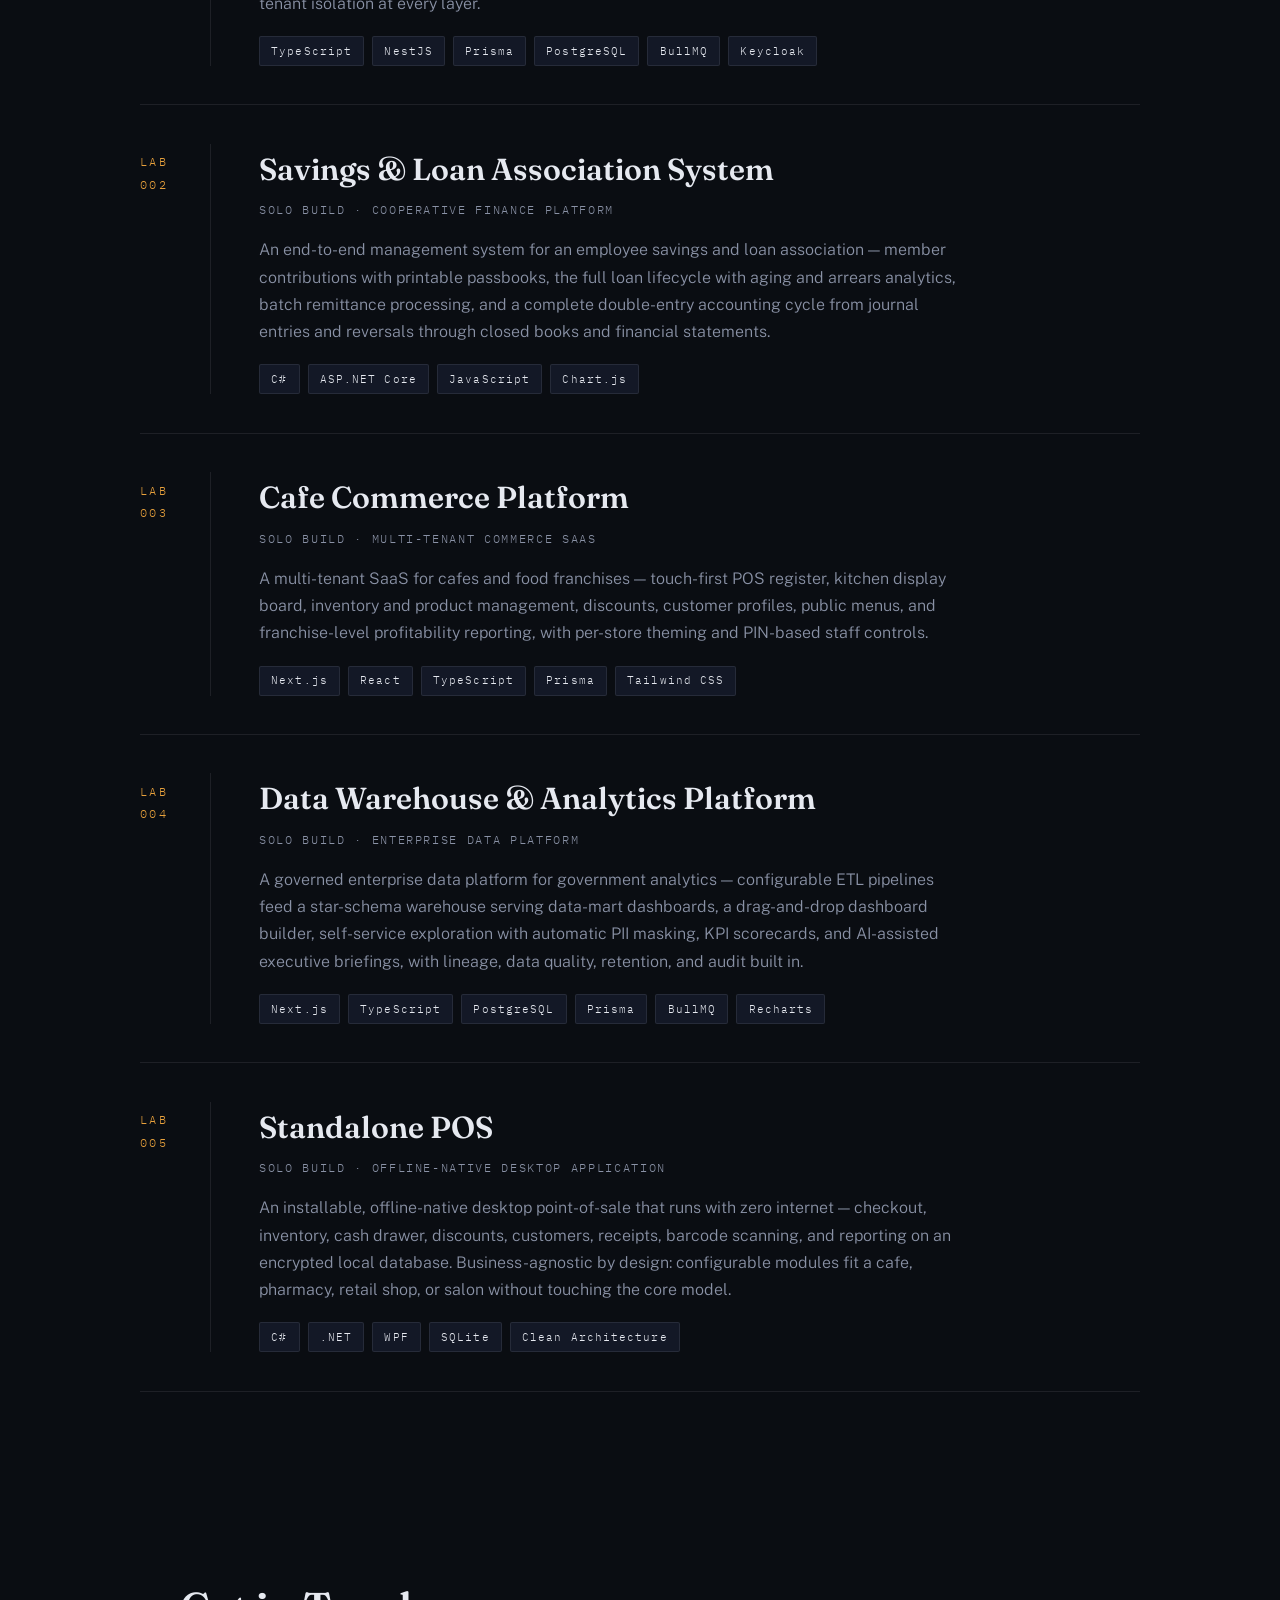
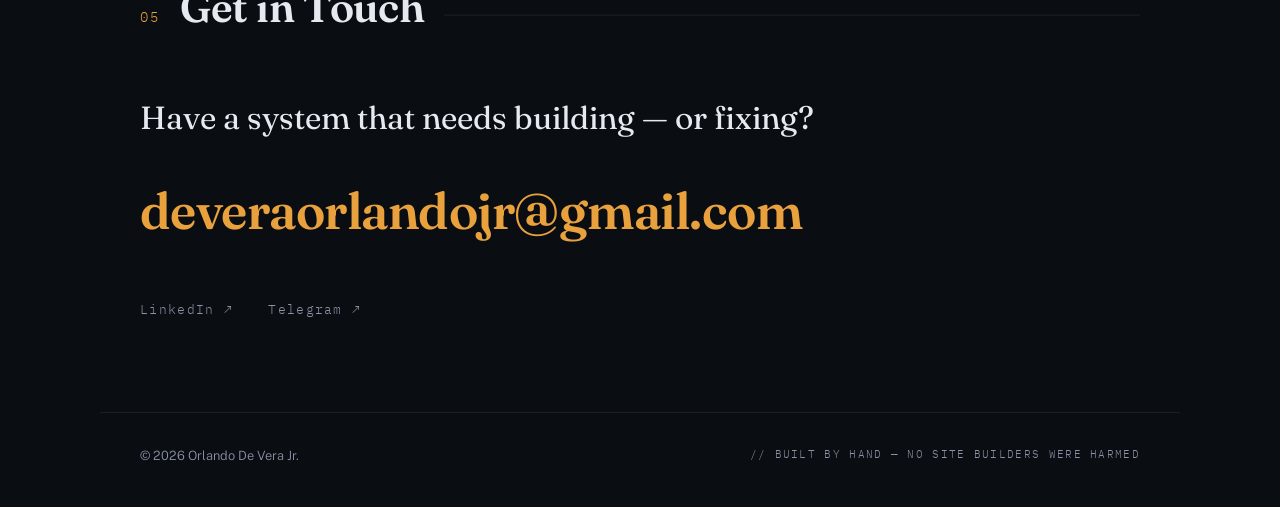
==== commit dfc4aa82: "Remove DICT Intranet case file; reframe stats around systems maintained" ====
--- a/index.html
+++ b/index.html
@@ -49,8 +49,8 @@
           <span class="stat-label">Years writing<br/>for the web</span>
         </div>
         <div class="stat">
-          <span class="stat-num" data-count="4">0</span>
-          <span class="stat-label">Government<br/>platforms shipped</span>
+          <span class="stat-num" data-count="10">0</span><span class="stat-plus">+</span>
+          <span class="stat-label">Government systems<br/>built &amp; maintained</span>
         </div>
         <div class="stat">
           <span class="stat-num" data-count="8">0</span><span class="stat-plus">+</span>
@@ -192,6 +192,8 @@
         <h2>Case Files</h2>
         <span class="section-rule"></span>
       </div>
+      <p class="section-note reveal">Selected files only — the full docket spans 10+
+      internal government systems under active maintenance. See the Service Record.</p>
 
       <article class="case reveal">
         <div class="case-id">FILE&nbsp;<br/>001</div>
@@ -229,23 +231,6 @@
 
       <article class="case reveal">
         <div class="case-id">FILE&nbsp;<br/>003</div>
-        <div class="case-body">
-          <h3>DICT Intranet Portal</h3>
-          <p class="case-role">Full-stack development · Internal collaboration platform</p>
-          <p>
-            A centralized intranet for the Department of Information and
-            Communications Technology — document sharing, announcements,
-            employee directories, and collaboration tools, including a
-            remote-work Time In/Out feature that generates Daily Time Records.
-          </p>
-          <ul class="tags">
-            <li>C#</li><li>.NET Core</li><li>JavaScript</li><li>jQuery</li><li>HTML/CSS</li>
-          </ul>
-        </div>
-      </article>
-
-      <article class="case reveal">
-        <div class="case-id">FILE&nbsp;<br/>004</div>
         <div class="case-body">
           <h3>Public Attorney's Office Website</h3>
           <p class="case-role">WordPress development · Government transparency site</p>
--- a/styles.css
+++ b/styles.css
@@ -260,6 +260,11 @@
 }
 .case-group-sub { color: var(--muted); font-size: 0.9rem; margin-top: 0.4rem; }
 
+.section-note {
+  color: var(--muted); font-size: 0.9rem; max-width: 40rem;
+  margin: -1.4rem 0 2.4rem;
+}
+
 /* ---- contact ---- */
 .contact { text-align: left; }
 .contact-lede {
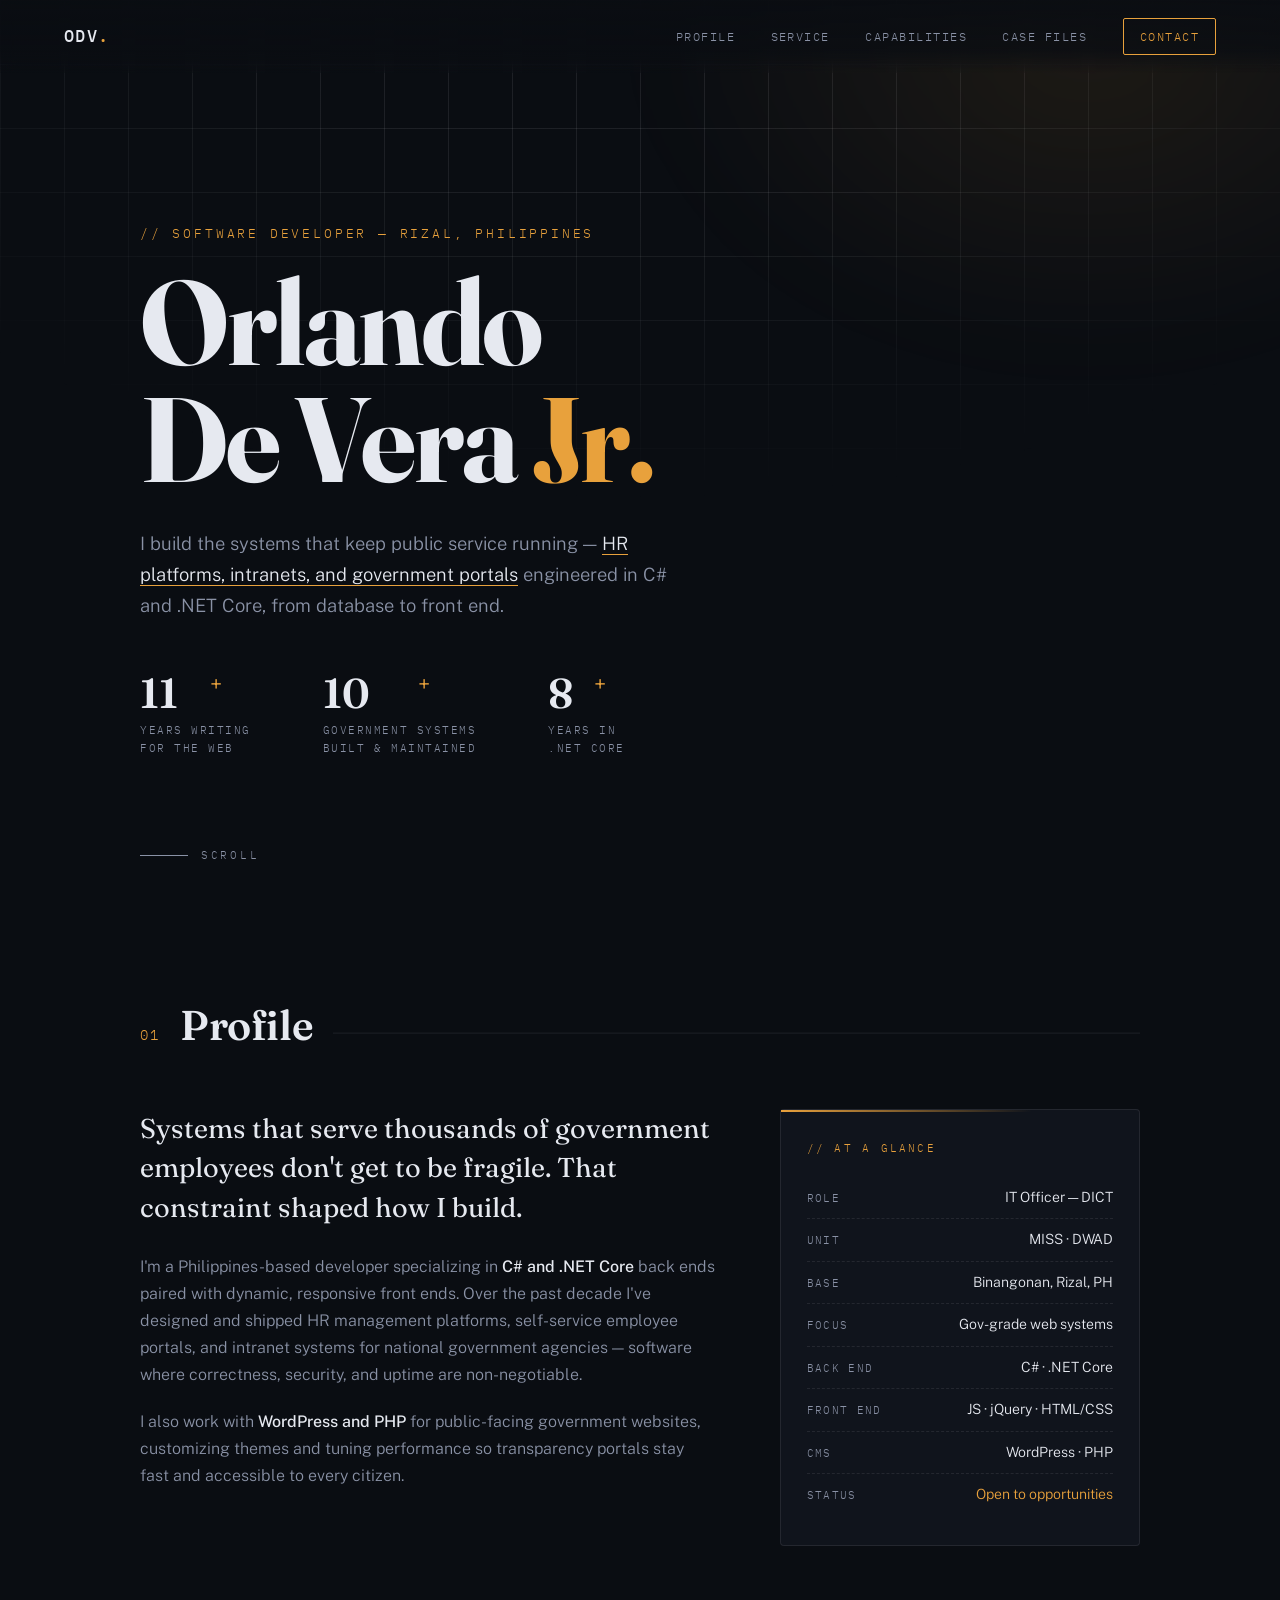
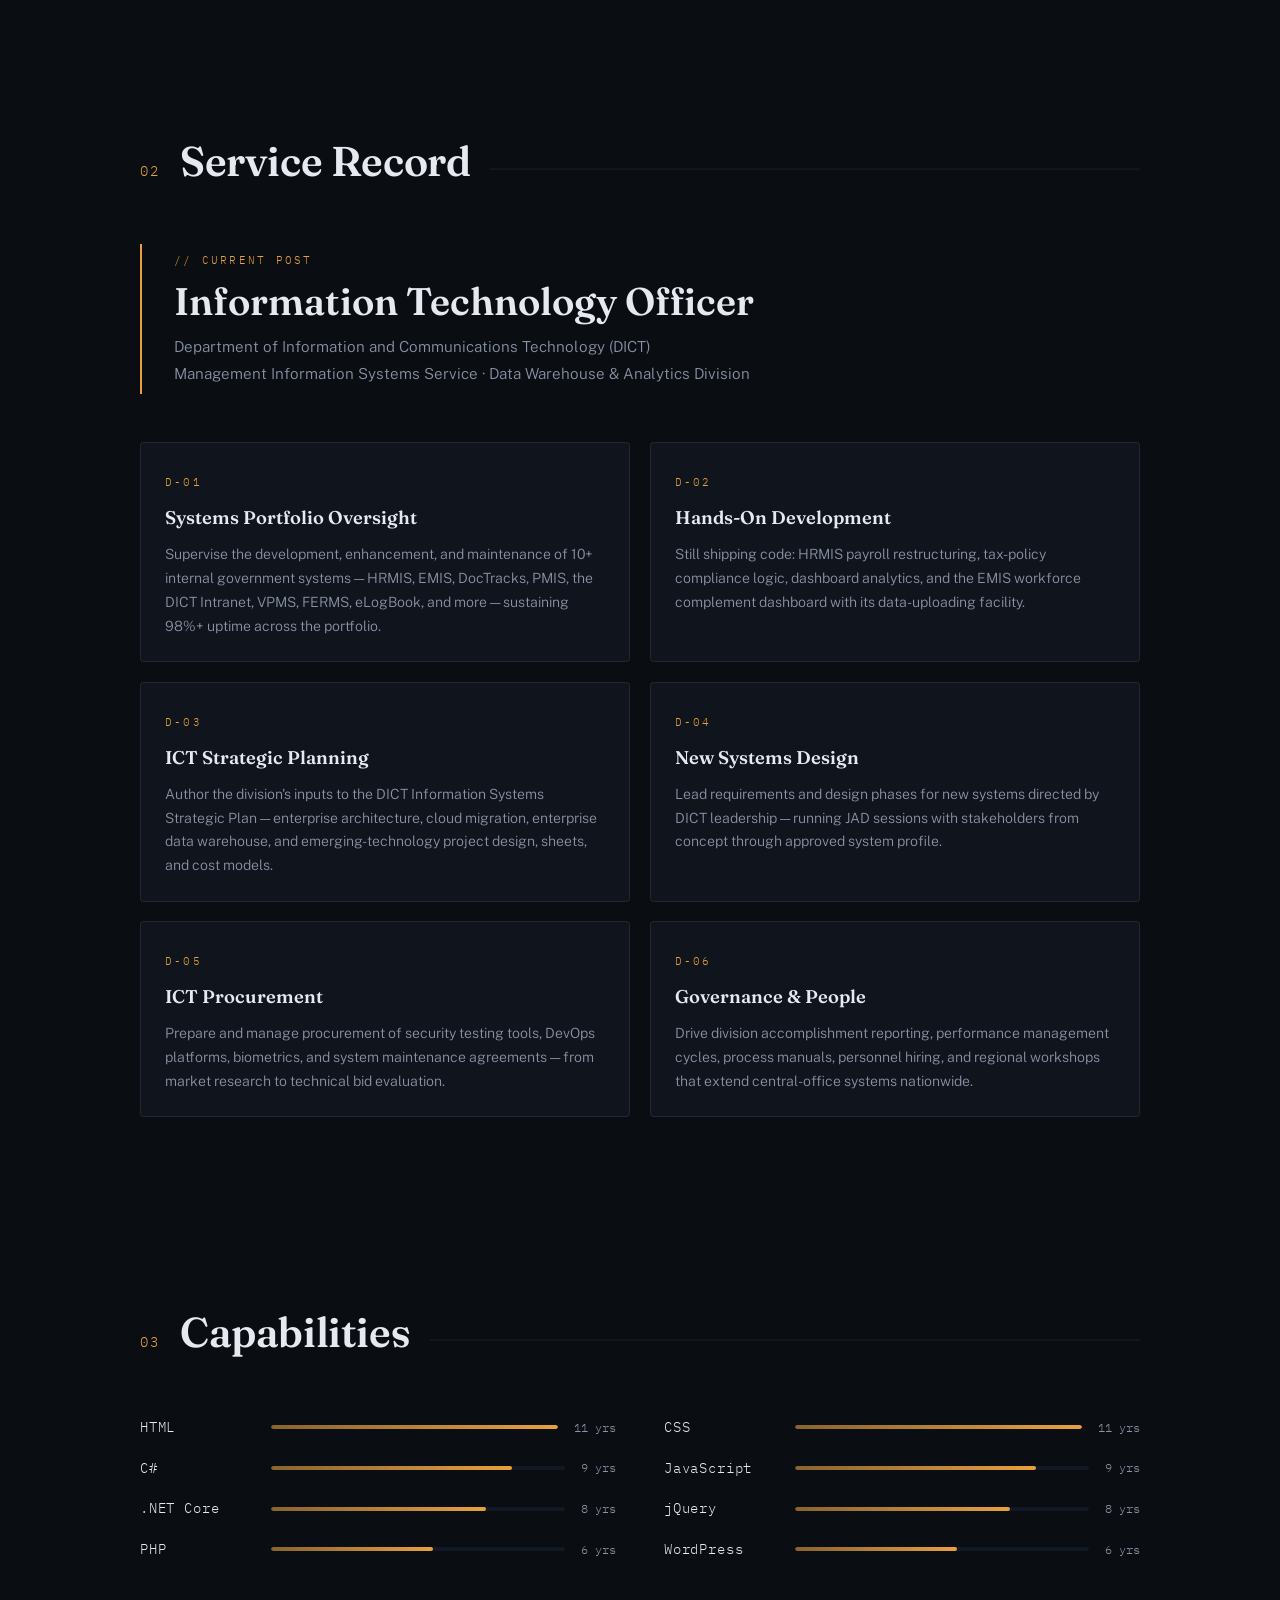
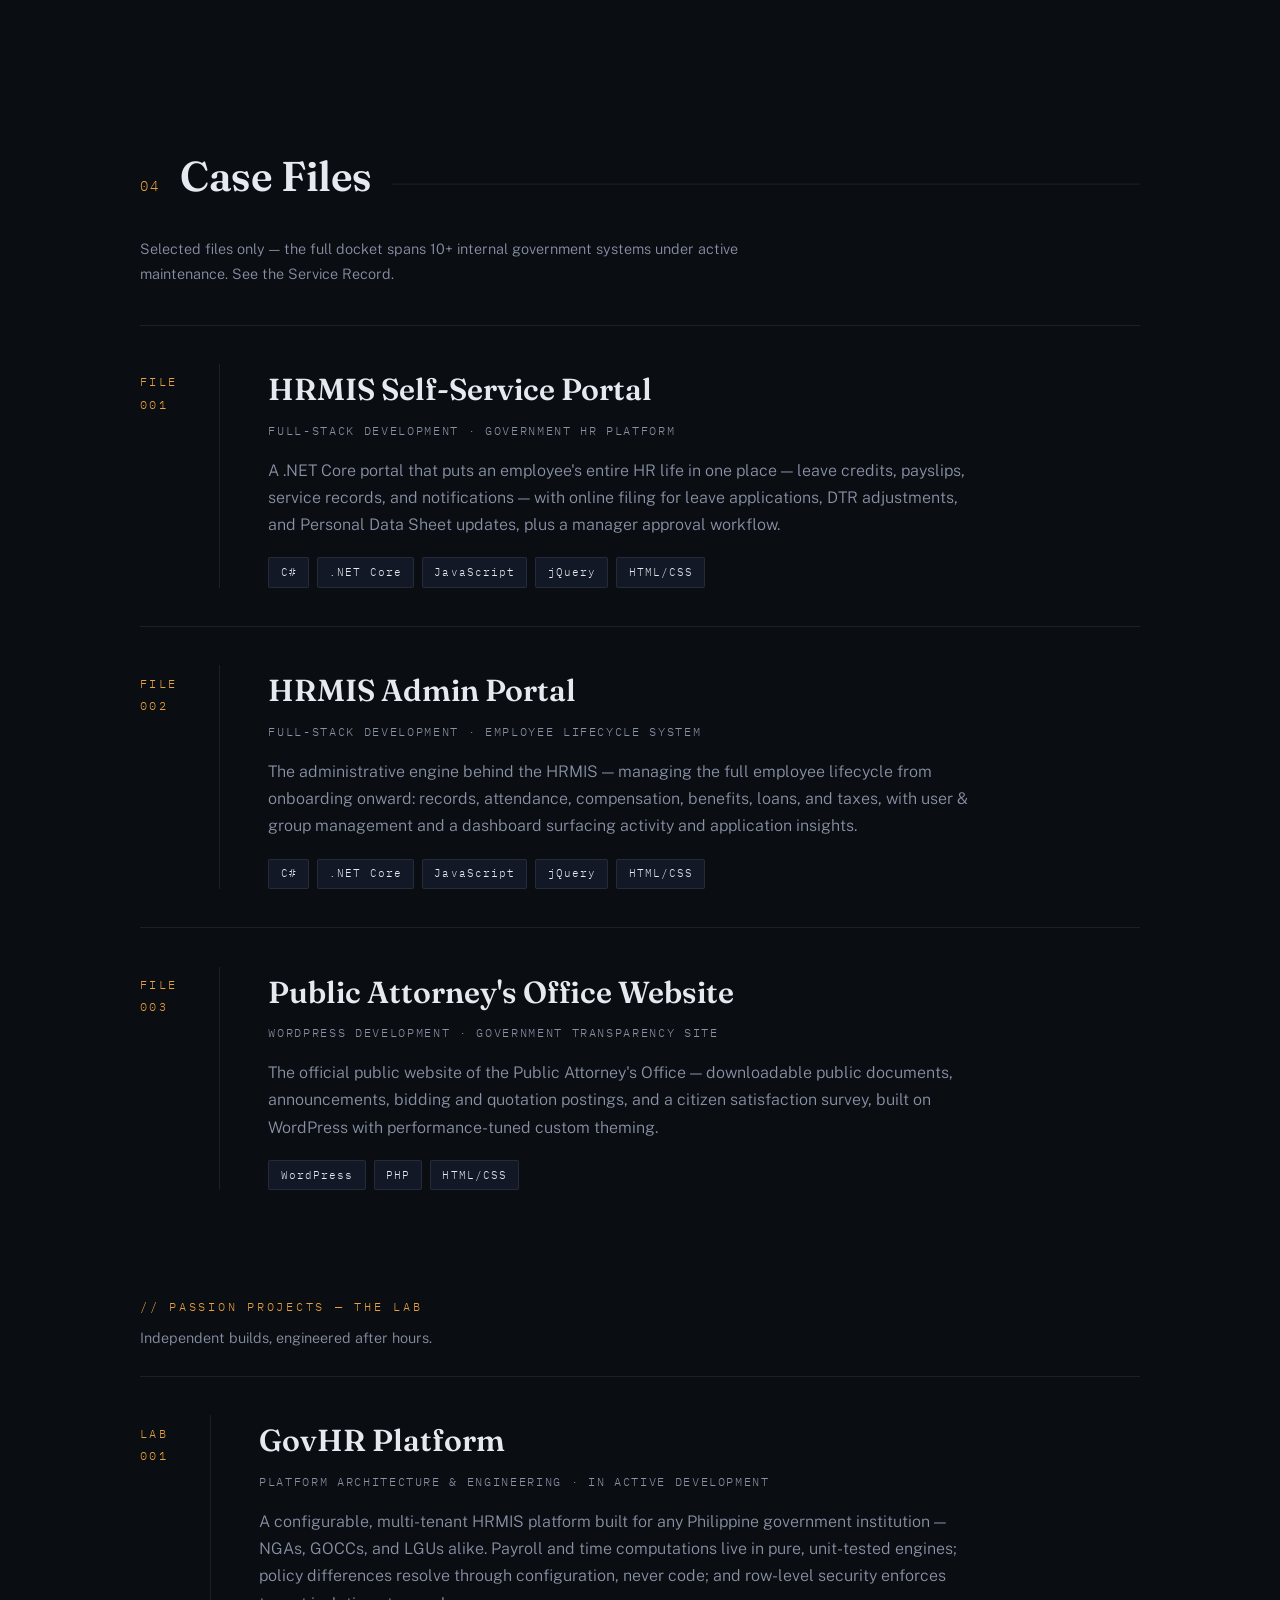
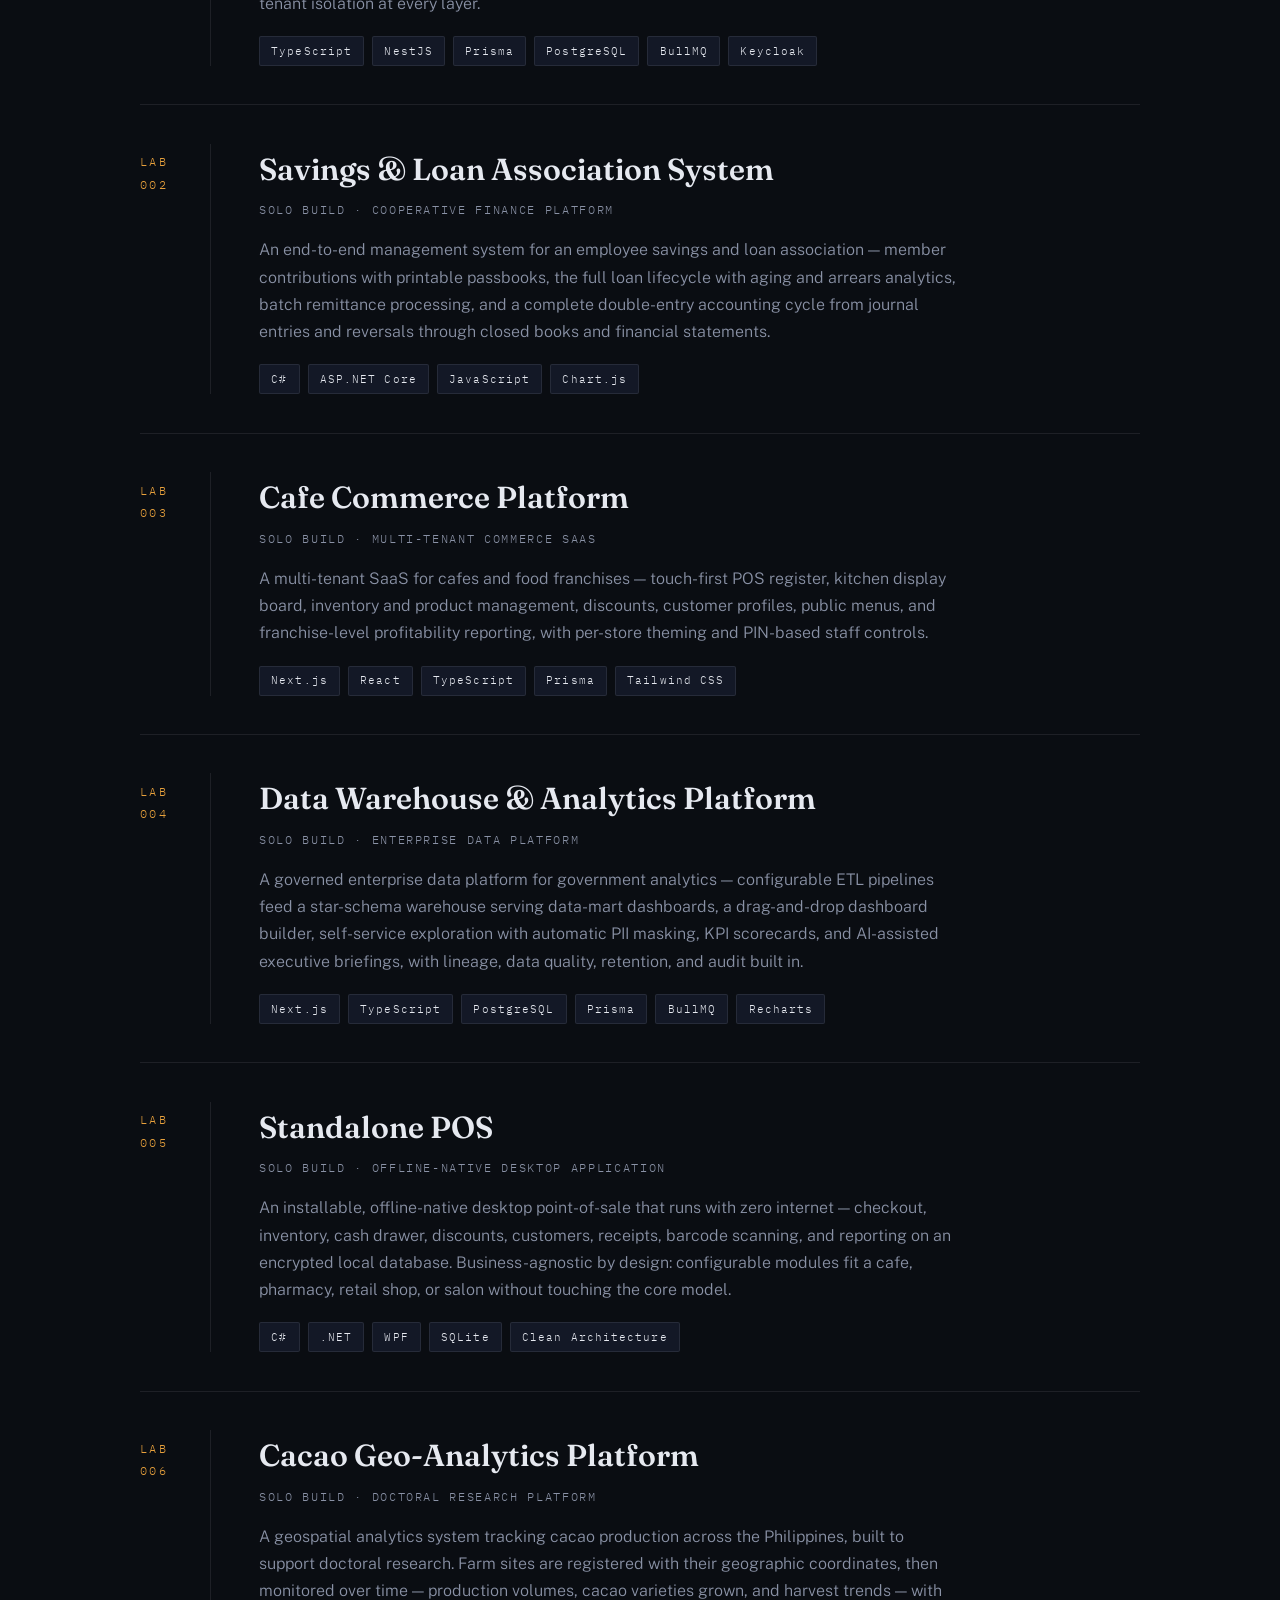
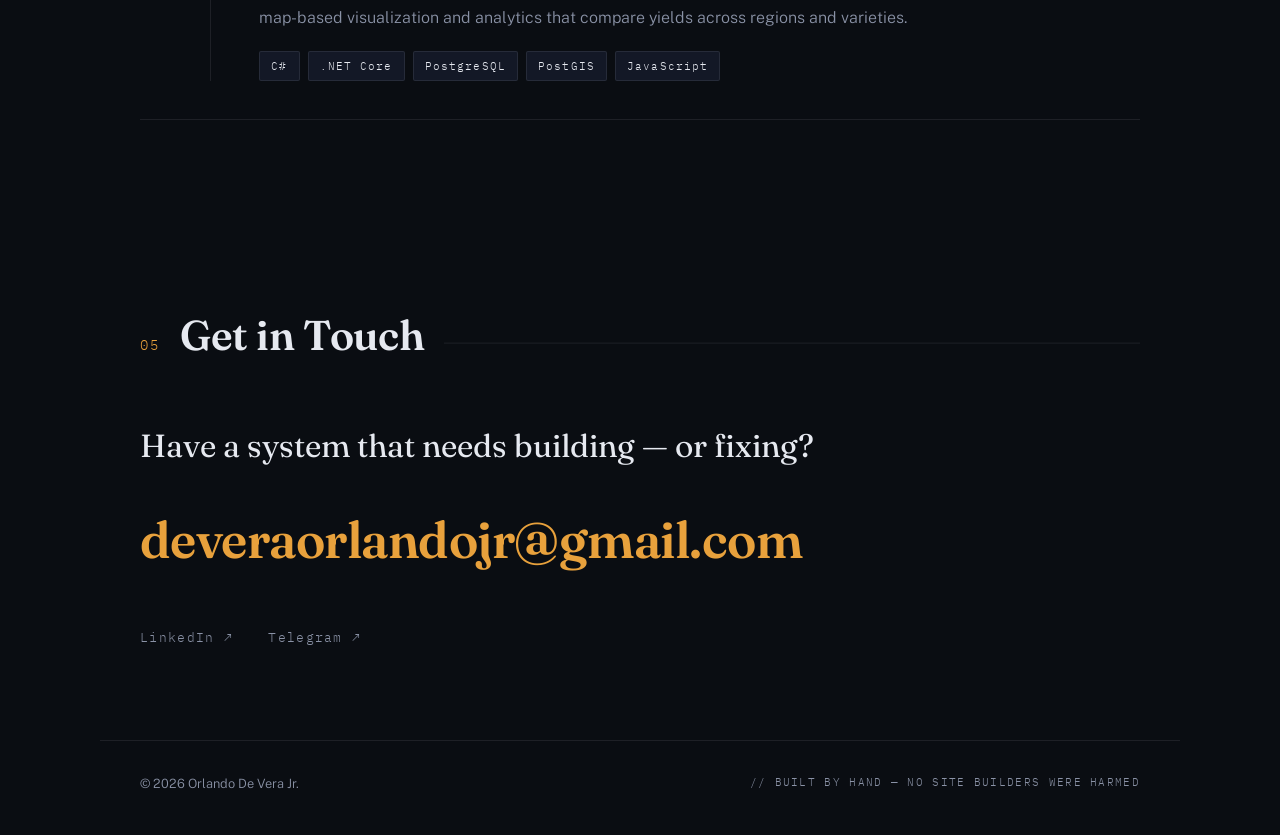
==== commit 4280d9a9: "Add LAB 006: Cacao Geo-Analytics Platform" ====
--- a/index.html
+++ b/index.html
@@ -343,6 +343,25 @@
           </ul>
         </div>
       </article>
+
+      <article class="case reveal">
+        <div class="case-id">LAB&nbsp;<br/>006</div>
+        <div class="case-body">
+          <h3>Cacao Geo-Analytics Platform</h3>
+          <p class="case-role">Solo build · Doctoral research platform</p>
+          <p>
+            A geospatial analytics system tracking cacao production across the
+            Philippines, built to support doctoral research. Farm sites are
+            registered with their geographic coordinates, then monitored over
+            time — production volumes, cacao varieties grown, and harvest
+            trends — with map-based visualization and analytics that compare
+            yields across regions and varieties.
+          </p>
+          <ul class="tags">
+            <li>C#</li><li>.NET Core</li><li>PostgreSQL</li><li>PostGIS</li><li>JavaScript</li>
+          </ul>
+        </div>
+      </article>
     </section>
 
     <!-- ============ CONTACT ============ -->
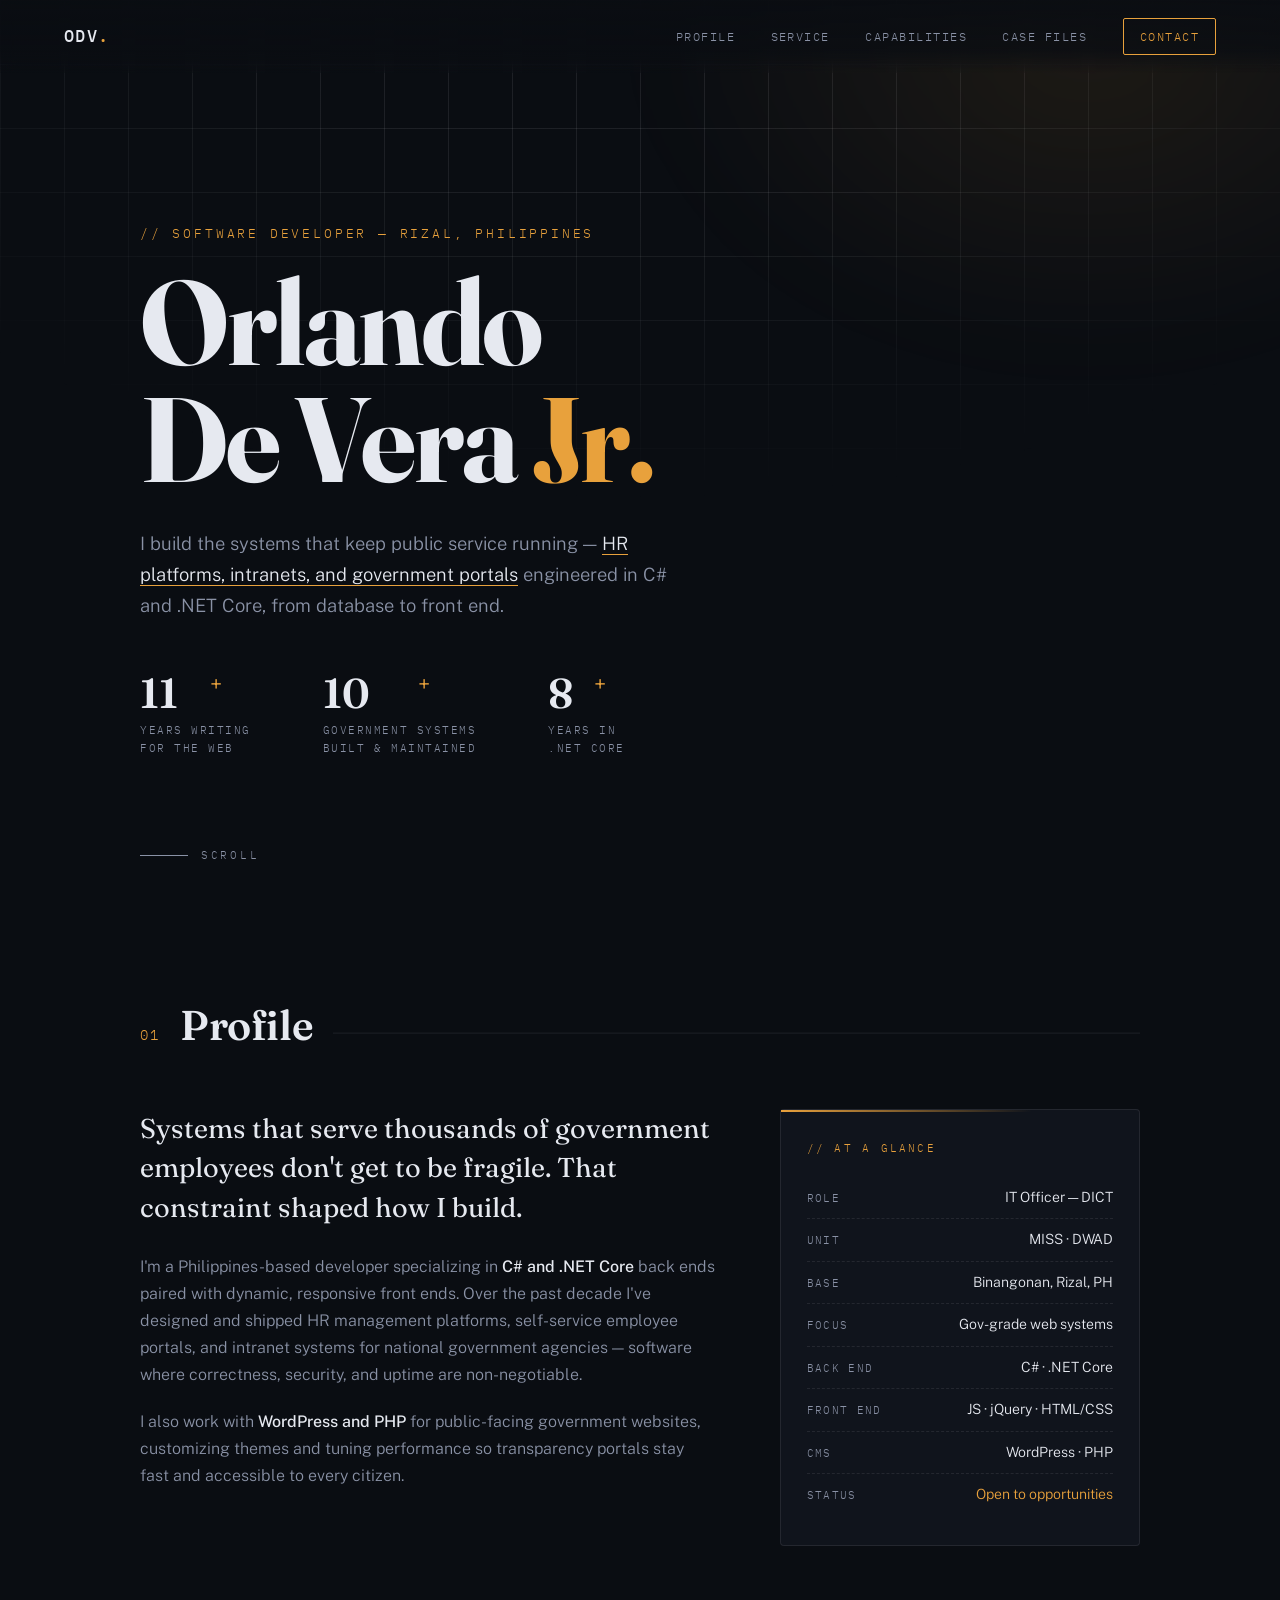
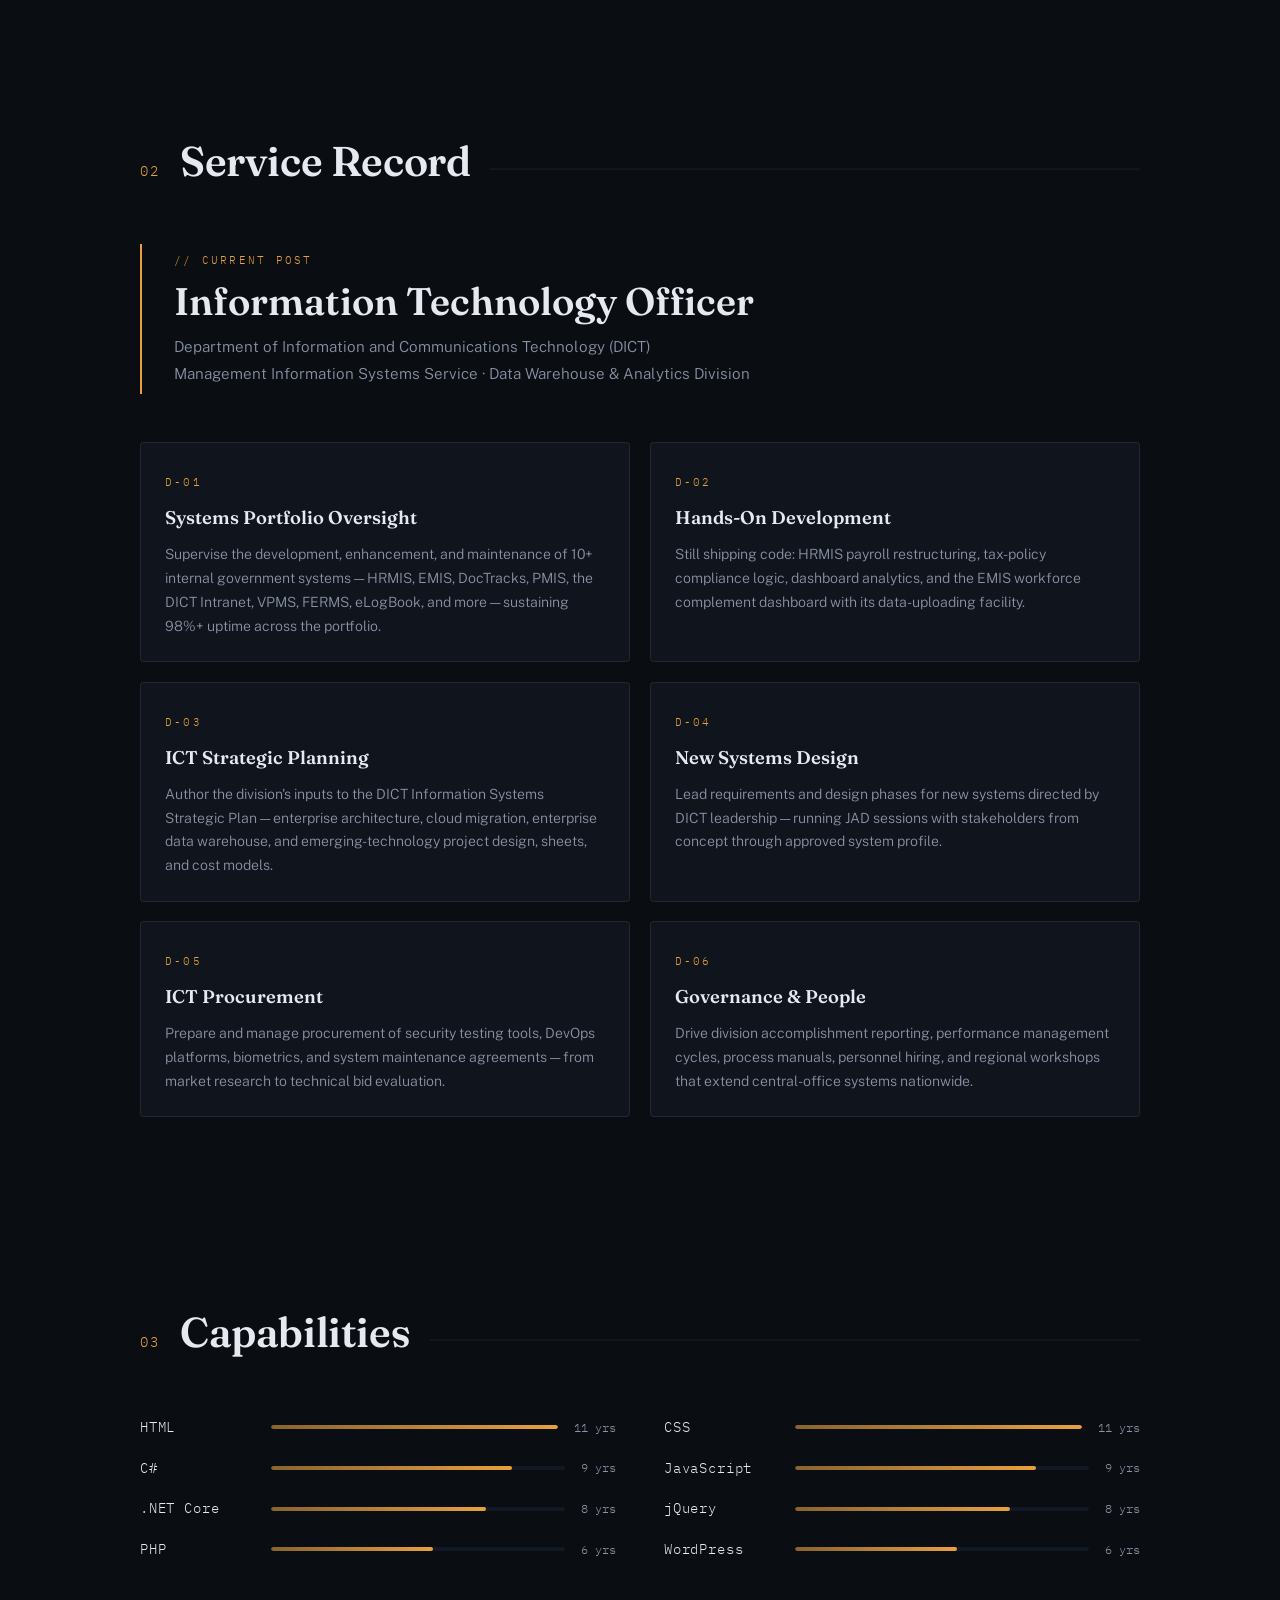
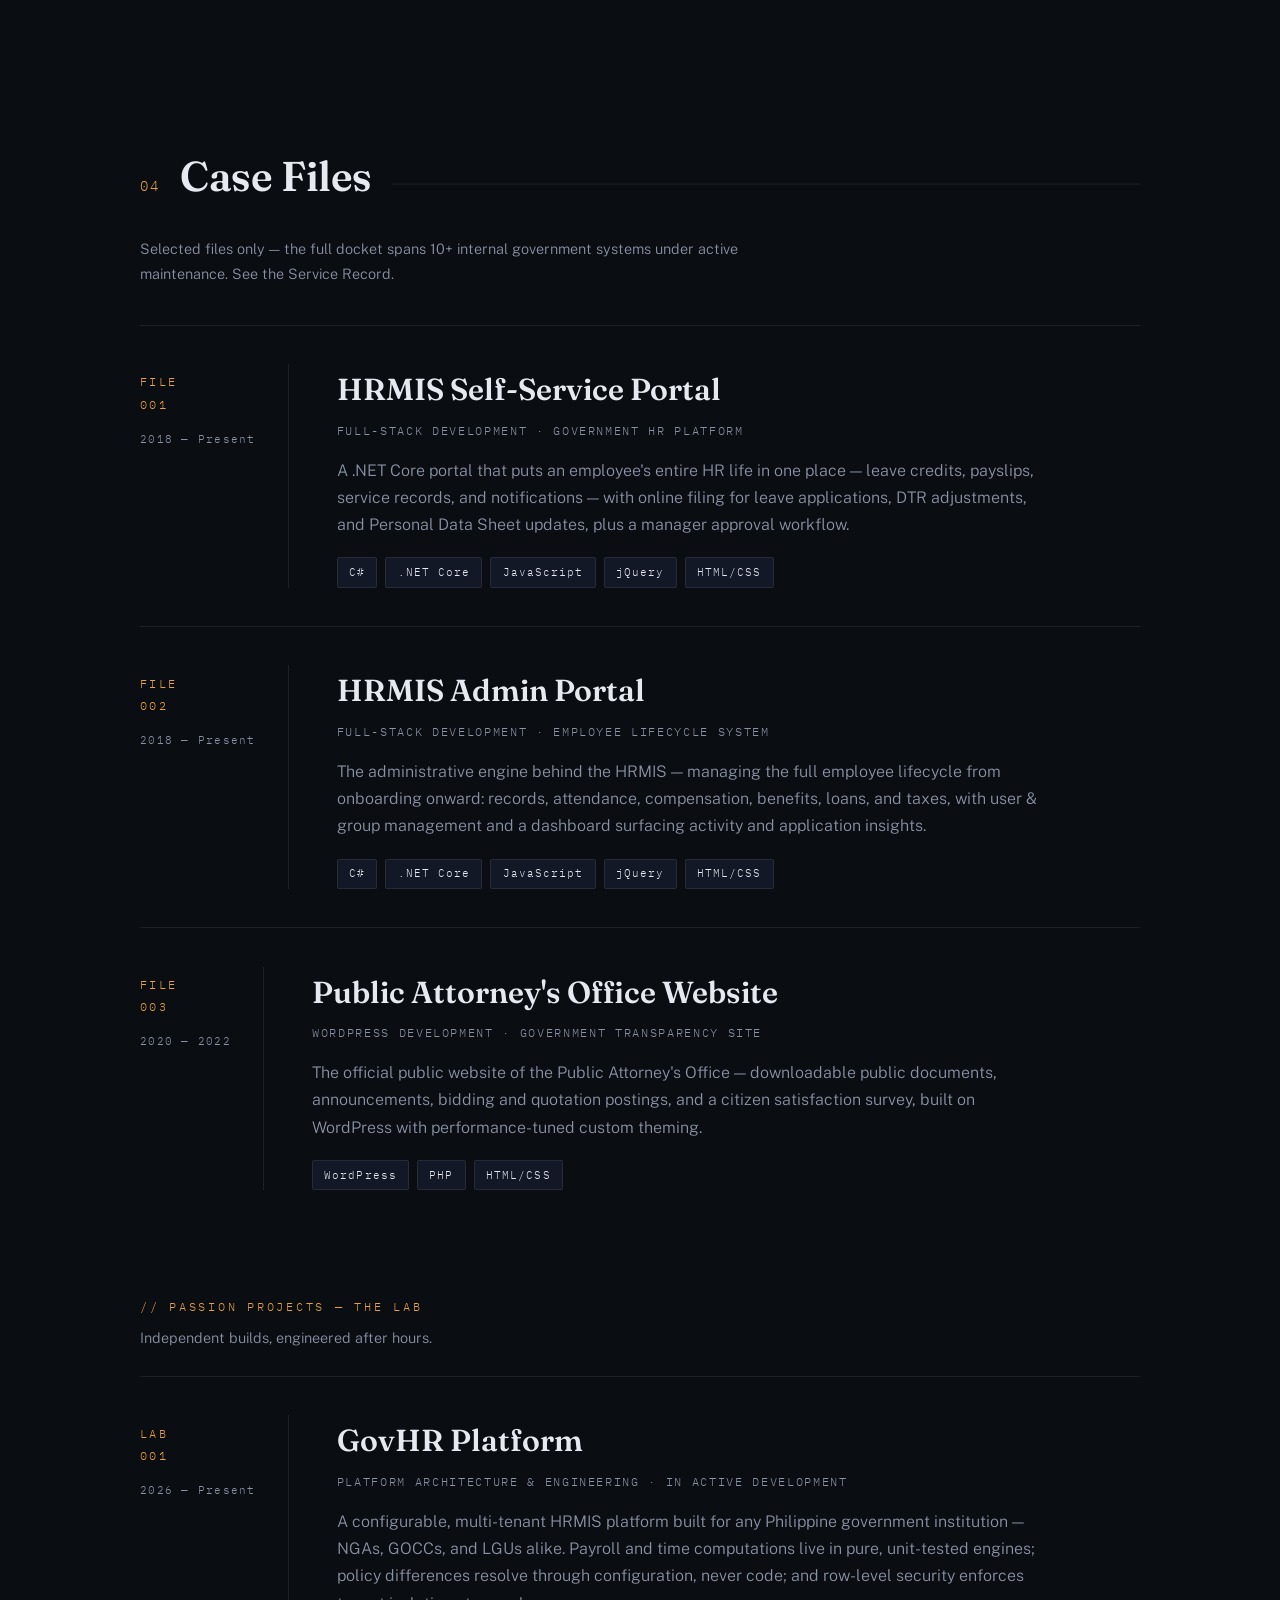
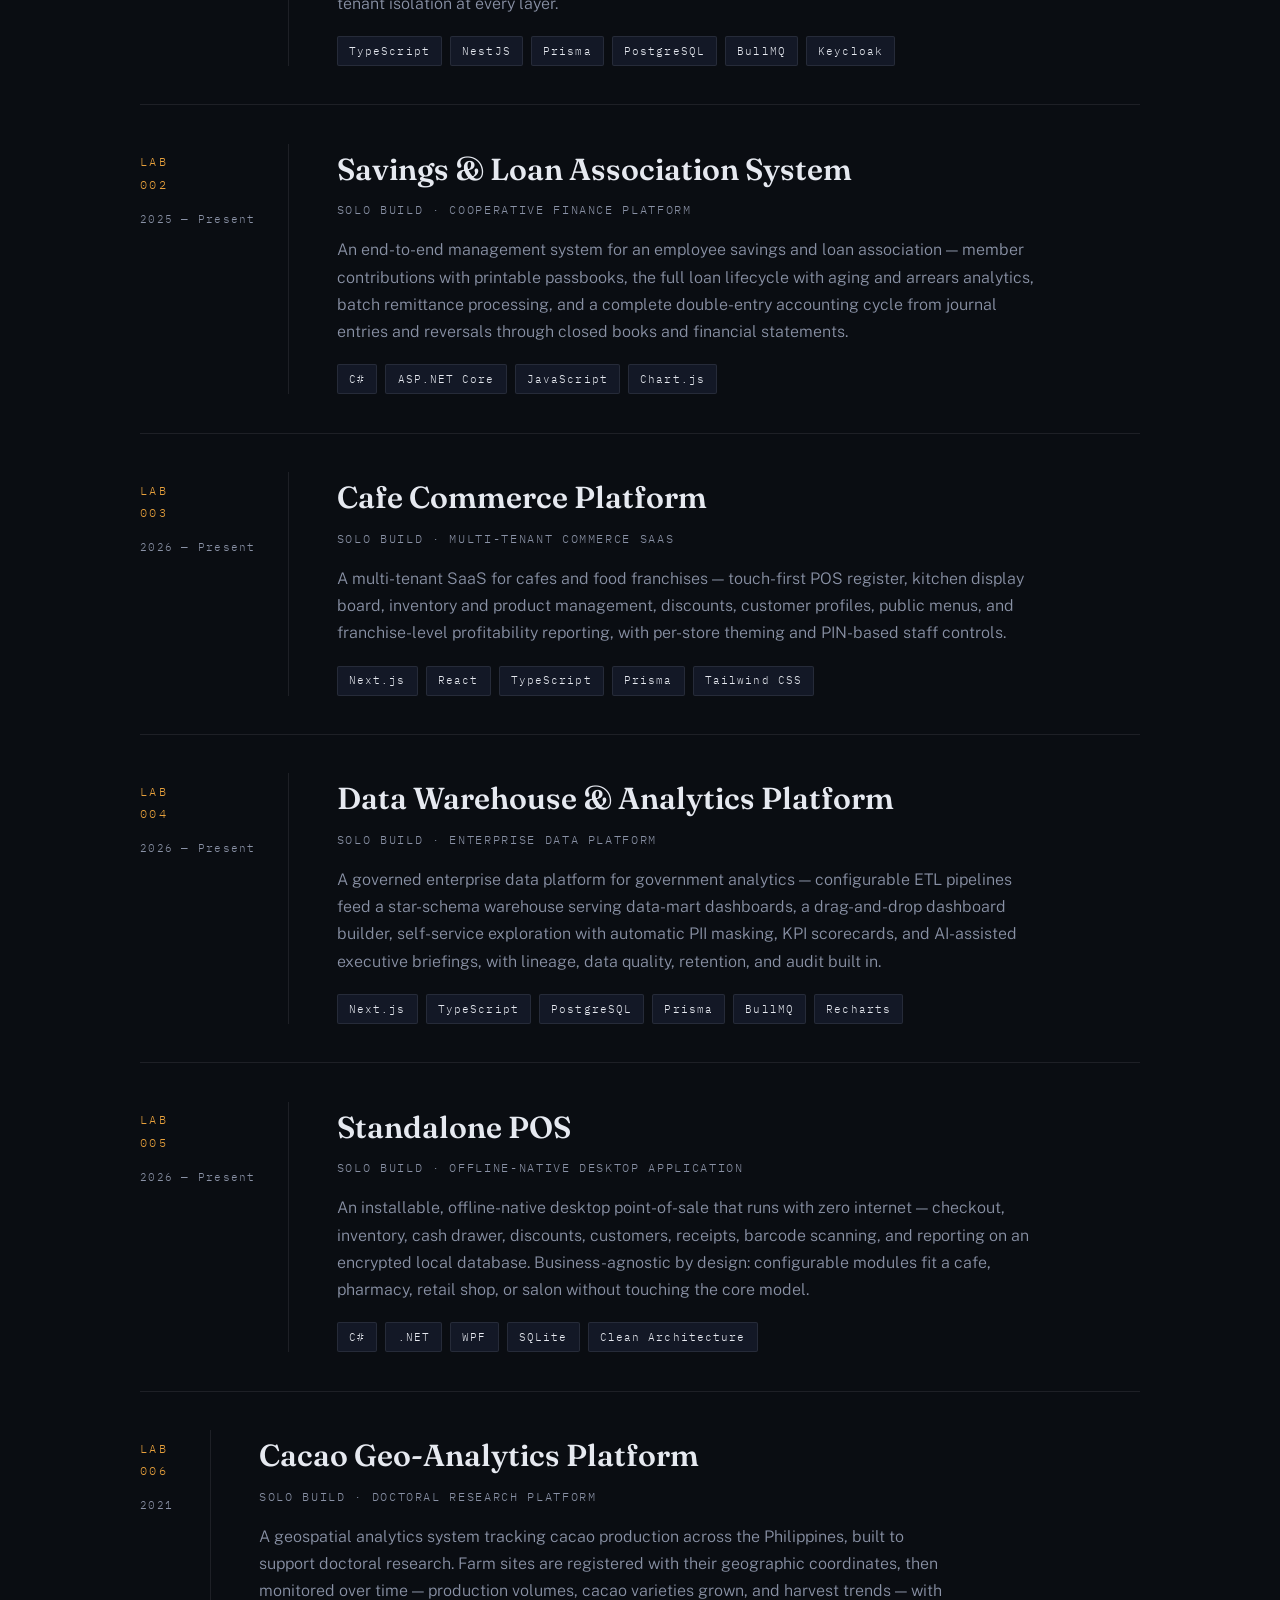
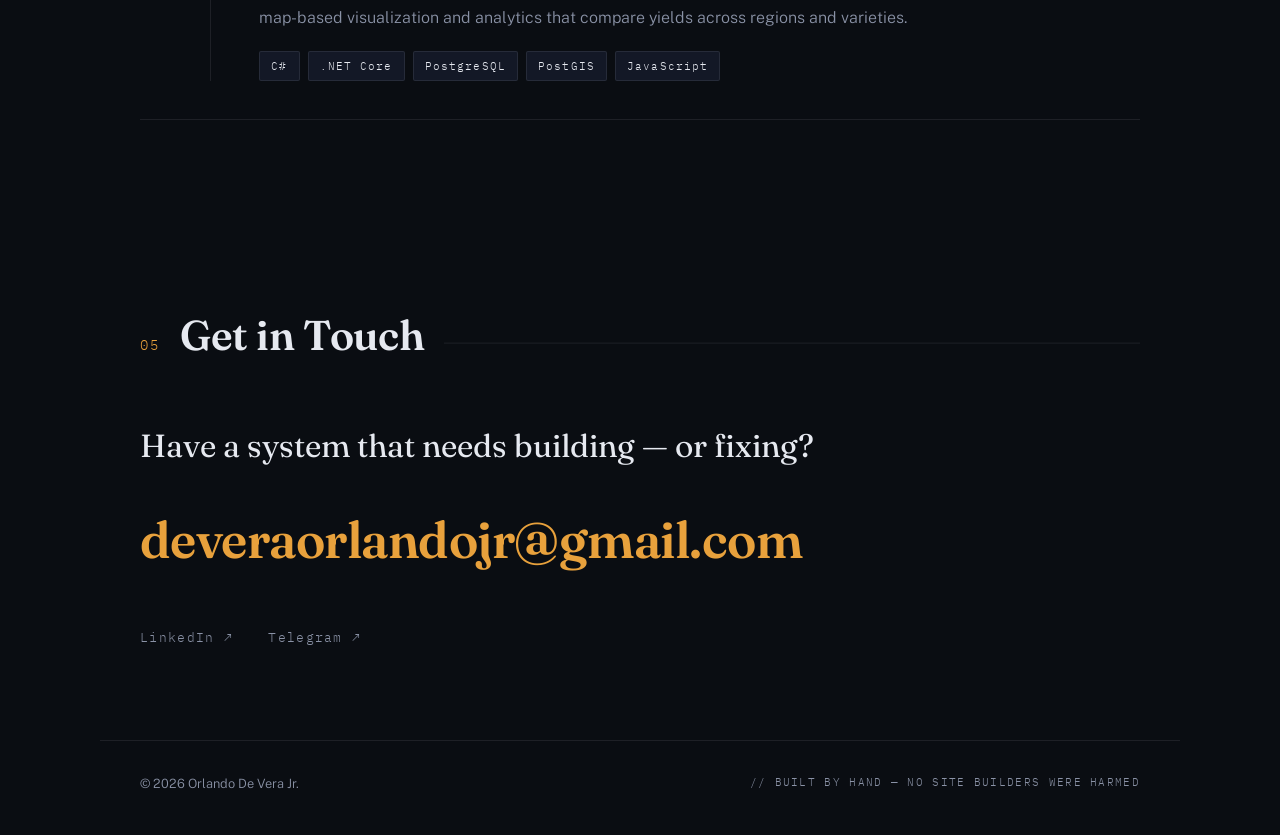
==== commit 8d474040: "Add year ranges to case files; add OG image for LinkedIn sharing" ====
--- a/index.html
+++ b/index.html
@@ -8,6 +8,12 @@
   <meta property="og:title" content="Orlando De Vera Jr. — Software Developer" />
   <meta property="og:description" content="Building the digital backbone of Philippine public service. C# · .NET Core · JavaScript · WordPress." />
   <meta property="og:type" content="website" />
+  <meta property="og:url" content="https://jhongwick.github.io/devera-portfolio/" />
+  <meta property="og:image" content="https://jhongwick.github.io/devera-portfolio/og-image.png" />
+  <meta property="og:image:width" content="1200" />
+  <meta property="og:image:height" content="627" />
+  <meta name="twitter:card" content="summary_large_image" />
+  <meta name="twitter:image" content="https://jhongwick.github.io/devera-portfolio/og-image.png" />
   <link rel="preconnect" href="https://fonts.googleapis.com" />
   <link rel="preconnect" href="https://fonts.gstatic.com" crossorigin />
   <link href="https://fonts.googleapis.com/css2?family=Fraunces:opsz,wght@9..144,300;9..144,400;9..144,600;9..144,700&family=IBM+Plex+Mono:wght@400;500&family=Public+Sans:wght@300;400;500;600&display=swap" rel="stylesheet" />
@@ -196,7 +202,7 @@
       internal government systems under active maintenance. See the Service Record.</p>
 
       <article class="case reveal">
-        <div class="case-id">FILE&nbsp;<br/>001</div>
+        <div class="case-id">FILE&nbsp;<br/>001<span class="case-year">2018 — Present</span></div>
         <div class="case-body">
           <h3>HRMIS Self-Service Portal</h3>
           <p class="case-role">Full-stack development · Government HR platform</p>
@@ -213,7 +219,7 @@
       </article>
 
       <article class="case reveal">
-        <div class="case-id">FILE&nbsp;<br/>002</div>
+        <div class="case-id">FILE&nbsp;<br/>002<span class="case-year">2018 — Present</span></div>
         <div class="case-body">
           <h3>HRMIS Admin Portal</h3>
           <p class="case-role">Full-stack development · Employee lifecycle system</p>
@@ -230,7 +236,7 @@
       </article>
 
       <article class="case reveal">
-        <div class="case-id">FILE&nbsp;<br/>003</div>
+        <div class="case-id">FILE&nbsp;<br/>003<span class="case-year">2020 — 2022</span></div>
         <div class="case-body">
           <h3>Public Attorney's Office Website</h3>
           <p class="case-role">WordPress development · Government transparency site</p>
@@ -252,7 +258,7 @@
       </div>
 
       <article class="case reveal">
-        <div class="case-id">LAB&nbsp;<br/>001</div>
+        <div class="case-id">LAB&nbsp;<br/>001<span class="case-year">2026 — Present</span></div>
         <div class="case-body">
           <h3>GovHR Platform</h3>
           <p class="case-role">Platform architecture &amp; engineering · In active development</p>
@@ -270,7 +276,7 @@
       </article>
 
       <article class="case reveal">
-        <div class="case-id">LAB&nbsp;<br/>002</div>
+        <div class="case-id">LAB&nbsp;<br/>002<span class="case-year">2025 — Present</span></div>
         <div class="case-body">
           <h3>Savings &amp; Loan Association System</h3>
           <p class="case-role">Solo build · Cooperative finance platform</p>
@@ -289,7 +295,7 @@
       </article>
 
       <article class="case reveal">
-        <div class="case-id">LAB&nbsp;<br/>003</div>
+        <div class="case-id">LAB&nbsp;<br/>003<span class="case-year">2026 — Present</span></div>
         <div class="case-body">
           <h3>Cafe Commerce Platform</h3>
           <p class="case-role">Solo build · Multi-tenant commerce SaaS</p>
@@ -307,7 +313,7 @@
       </article>
 
       <article class="case reveal">
-        <div class="case-id">LAB&nbsp;<br/>004</div>
+        <div class="case-id">LAB&nbsp;<br/>004<span class="case-year">2026 — Present</span></div>
         <div class="case-body">
           <h3>Data Warehouse &amp; Analytics Platform</h3>
           <p class="case-role">Solo build · Enterprise data platform</p>
@@ -326,7 +332,7 @@
       </article>
 
       <article class="case reveal">
-        <div class="case-id">LAB&nbsp;<br/>005</div>
+        <div class="case-id">LAB&nbsp;<br/>005<span class="case-year">2026 — Present</span></div>
         <div class="case-body">
           <h3>Standalone POS</h3>
           <p class="case-role">Solo build · Offline-native desktop application</p>
@@ -345,7 +351,7 @@
       </article>
 
       <article class="case reveal">
-        <div class="case-id">LAB&nbsp;<br/>006</div>
+        <div class="case-id">LAB&nbsp;<br/>006<span class="case-year">2021</span></div>
         <div class="case-body">
           <h3>Cacao Geo-Analytics Platform</h3>
           <p class="case-role">Solo build · Doctoral research platform</p>
--- a/styles.css
+++ b/styles.css
@@ -237,6 +237,10 @@
   color: var(--accent); line-height: 1.8; padding-top: 0.4rem;
   border-right: 1px solid var(--line); padding-right: clamp(1rem, 3vw, 2rem);
 }
+.case-year {
+  display: block; margin-top: 0.9rem; color: var(--muted);
+  font-size: 0.66rem; letter-spacing: 0.12em; white-space: nowrap;
+}
 .case-body h3 {
   font-family: var(--serif); font-weight: 600;
   font-size: clamp(1.4rem, 2.6vw, 1.9rem); margin-bottom: 0.3rem;
@@ -327,4 +331,5 @@
   .case { grid-template-columns: 1fr; gap: 0.8rem; }
   .case-id { border-right: none; border-bottom: 1px solid var(--line); padding-bottom: 0.6rem; }
   .case-id br { display: none; }
-}
+  .case-year { display: inline; margin: 0 0 0 1rem; }
+}
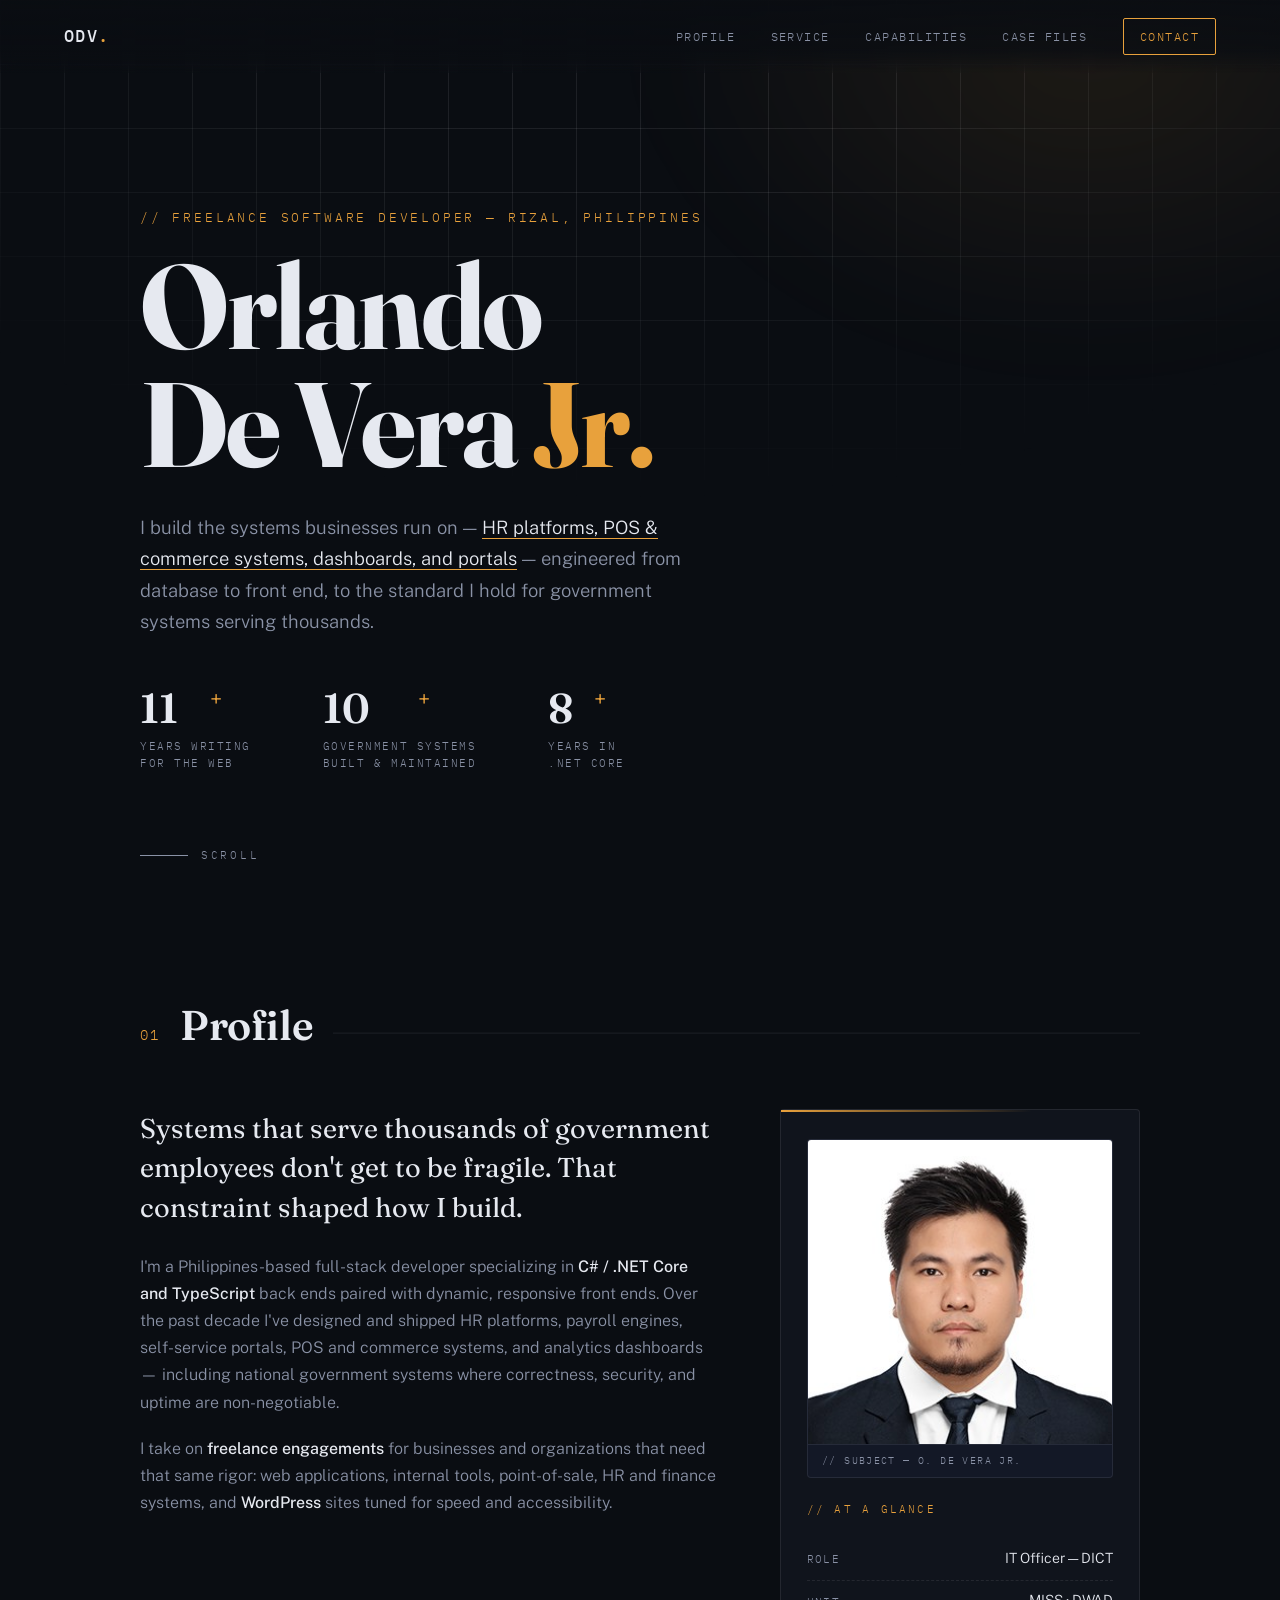
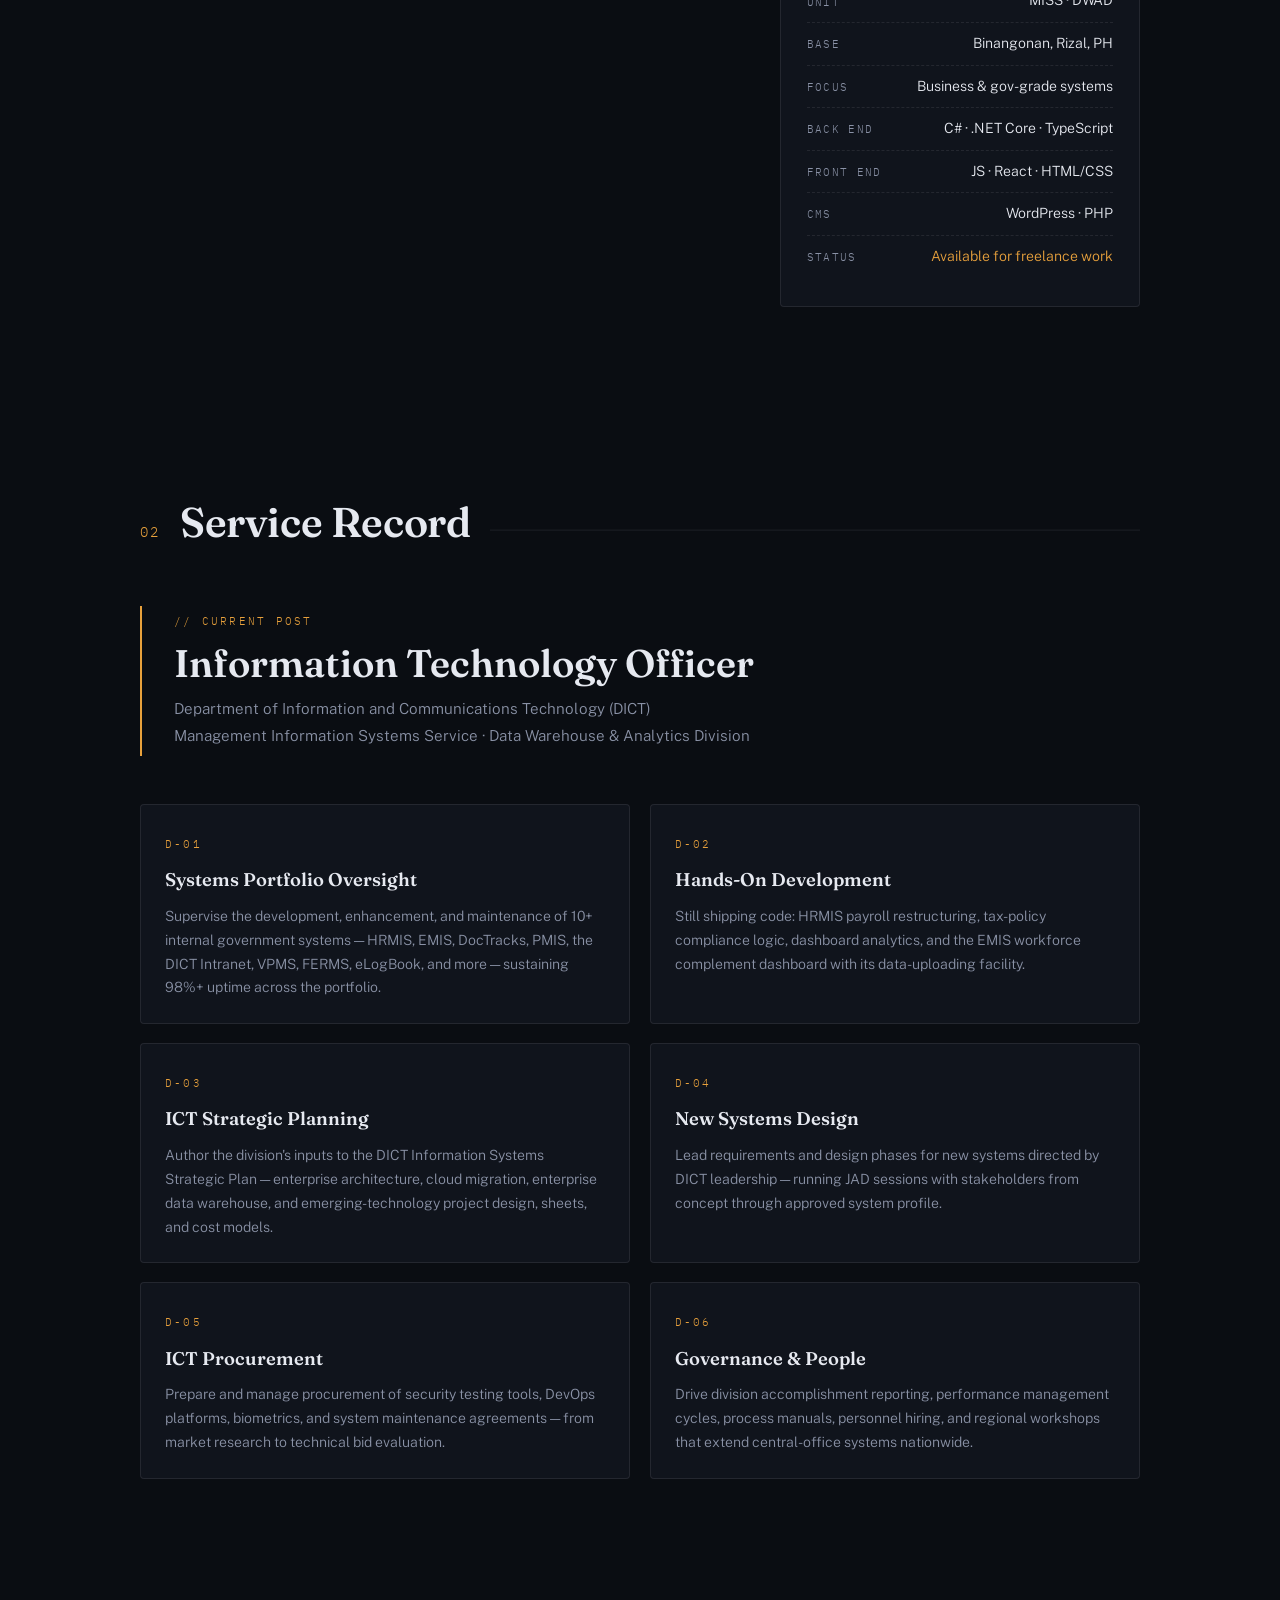
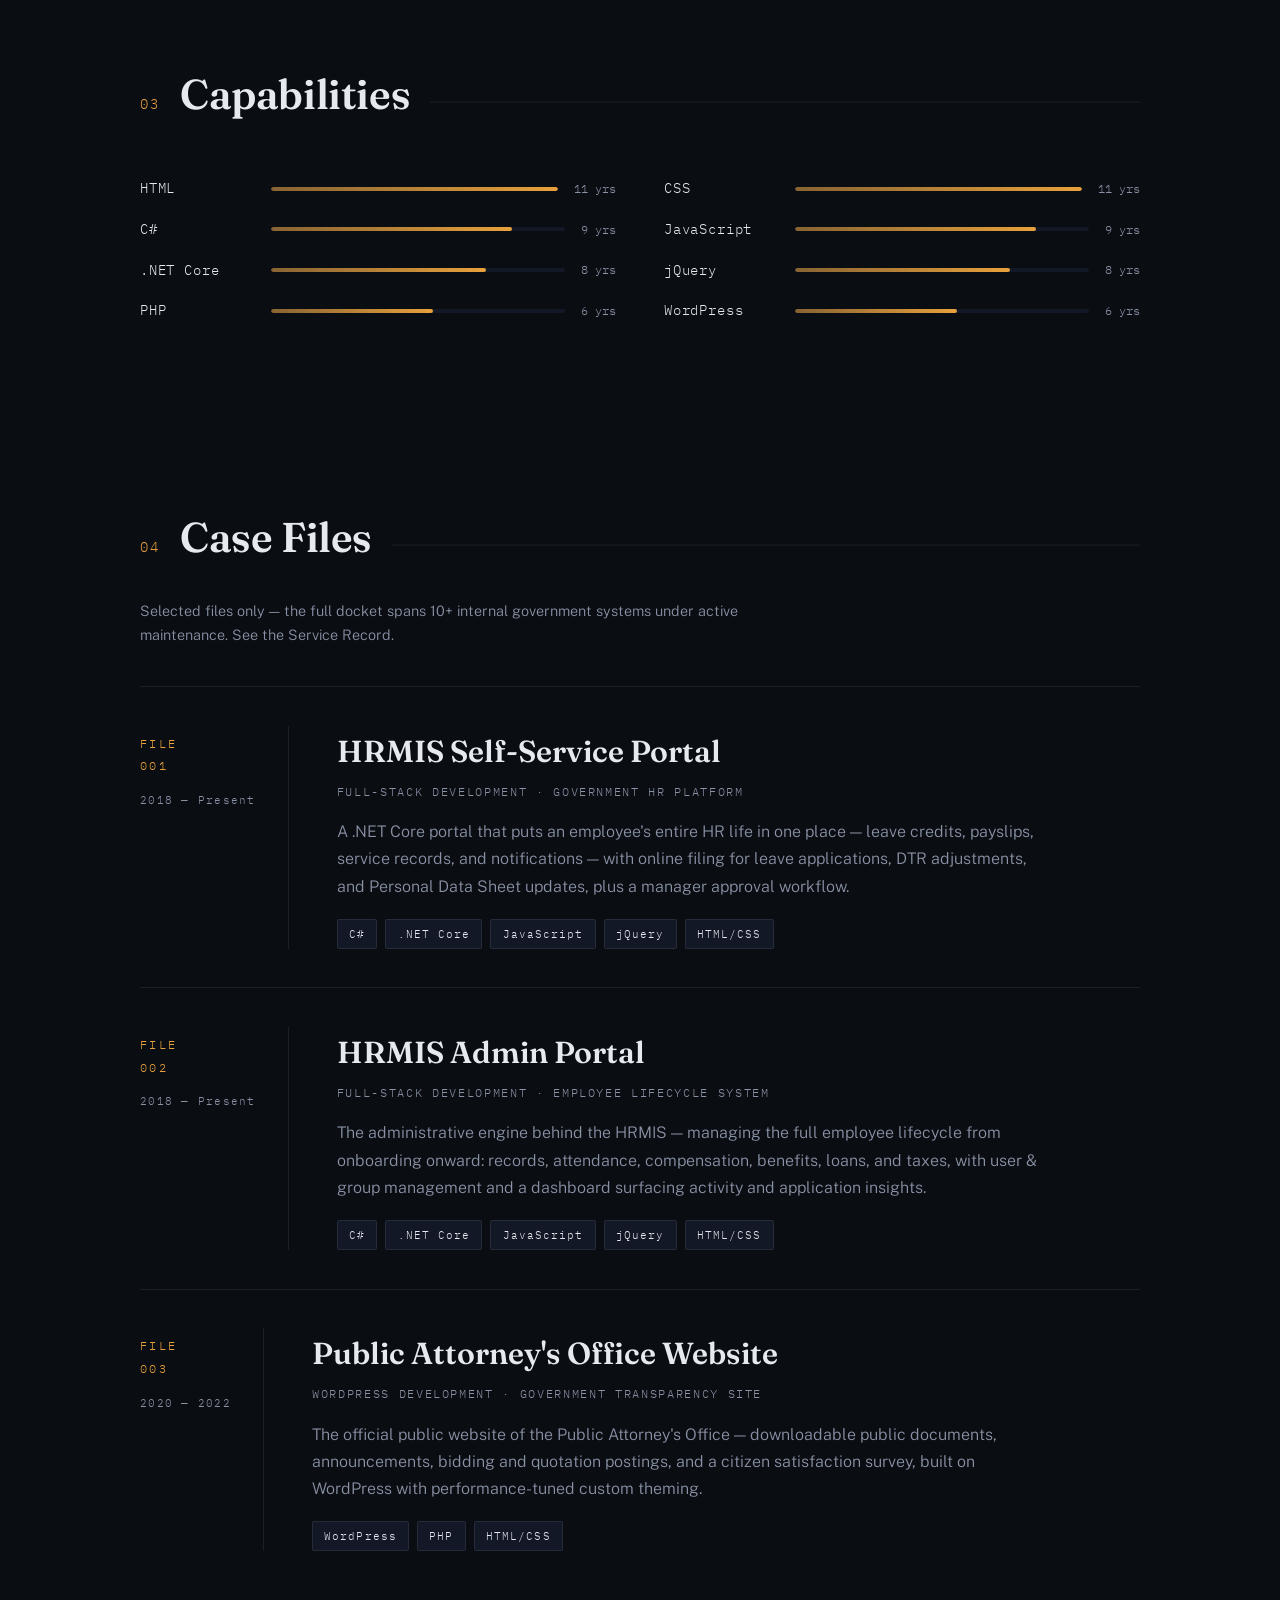
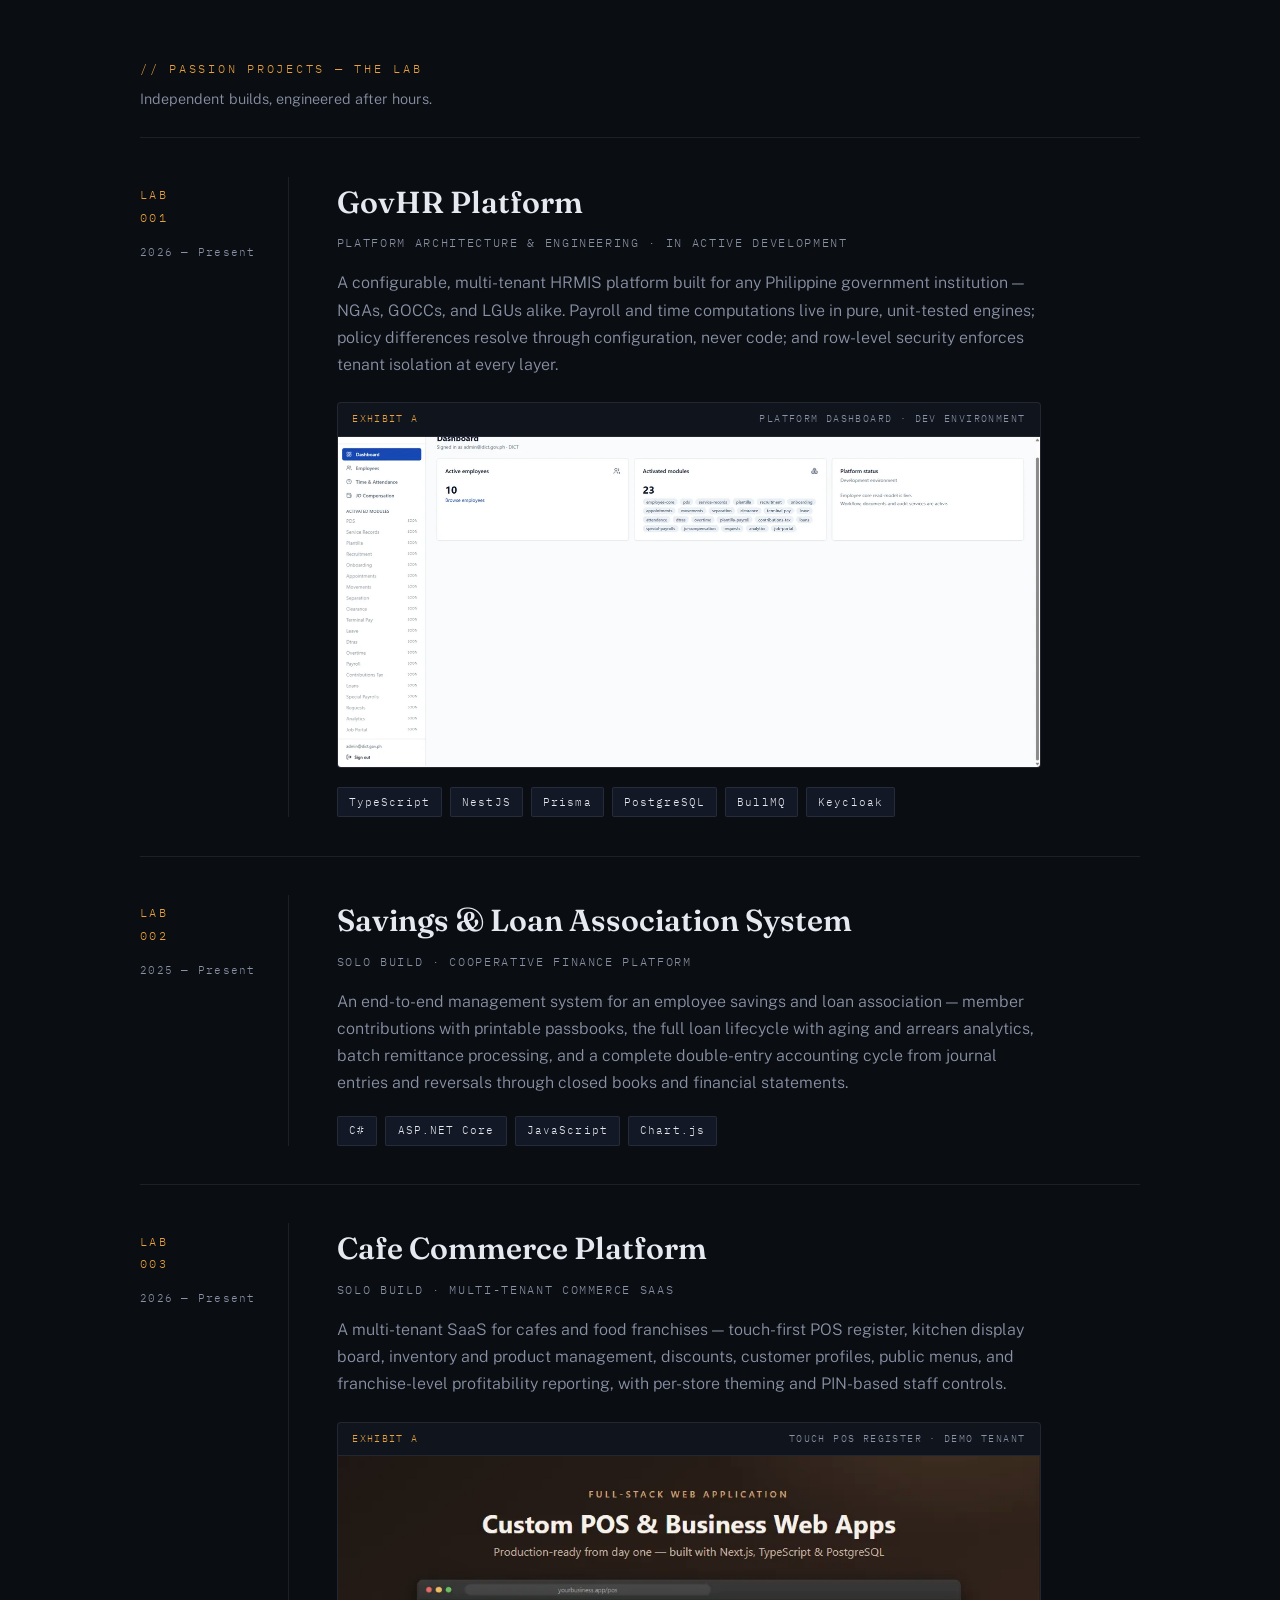
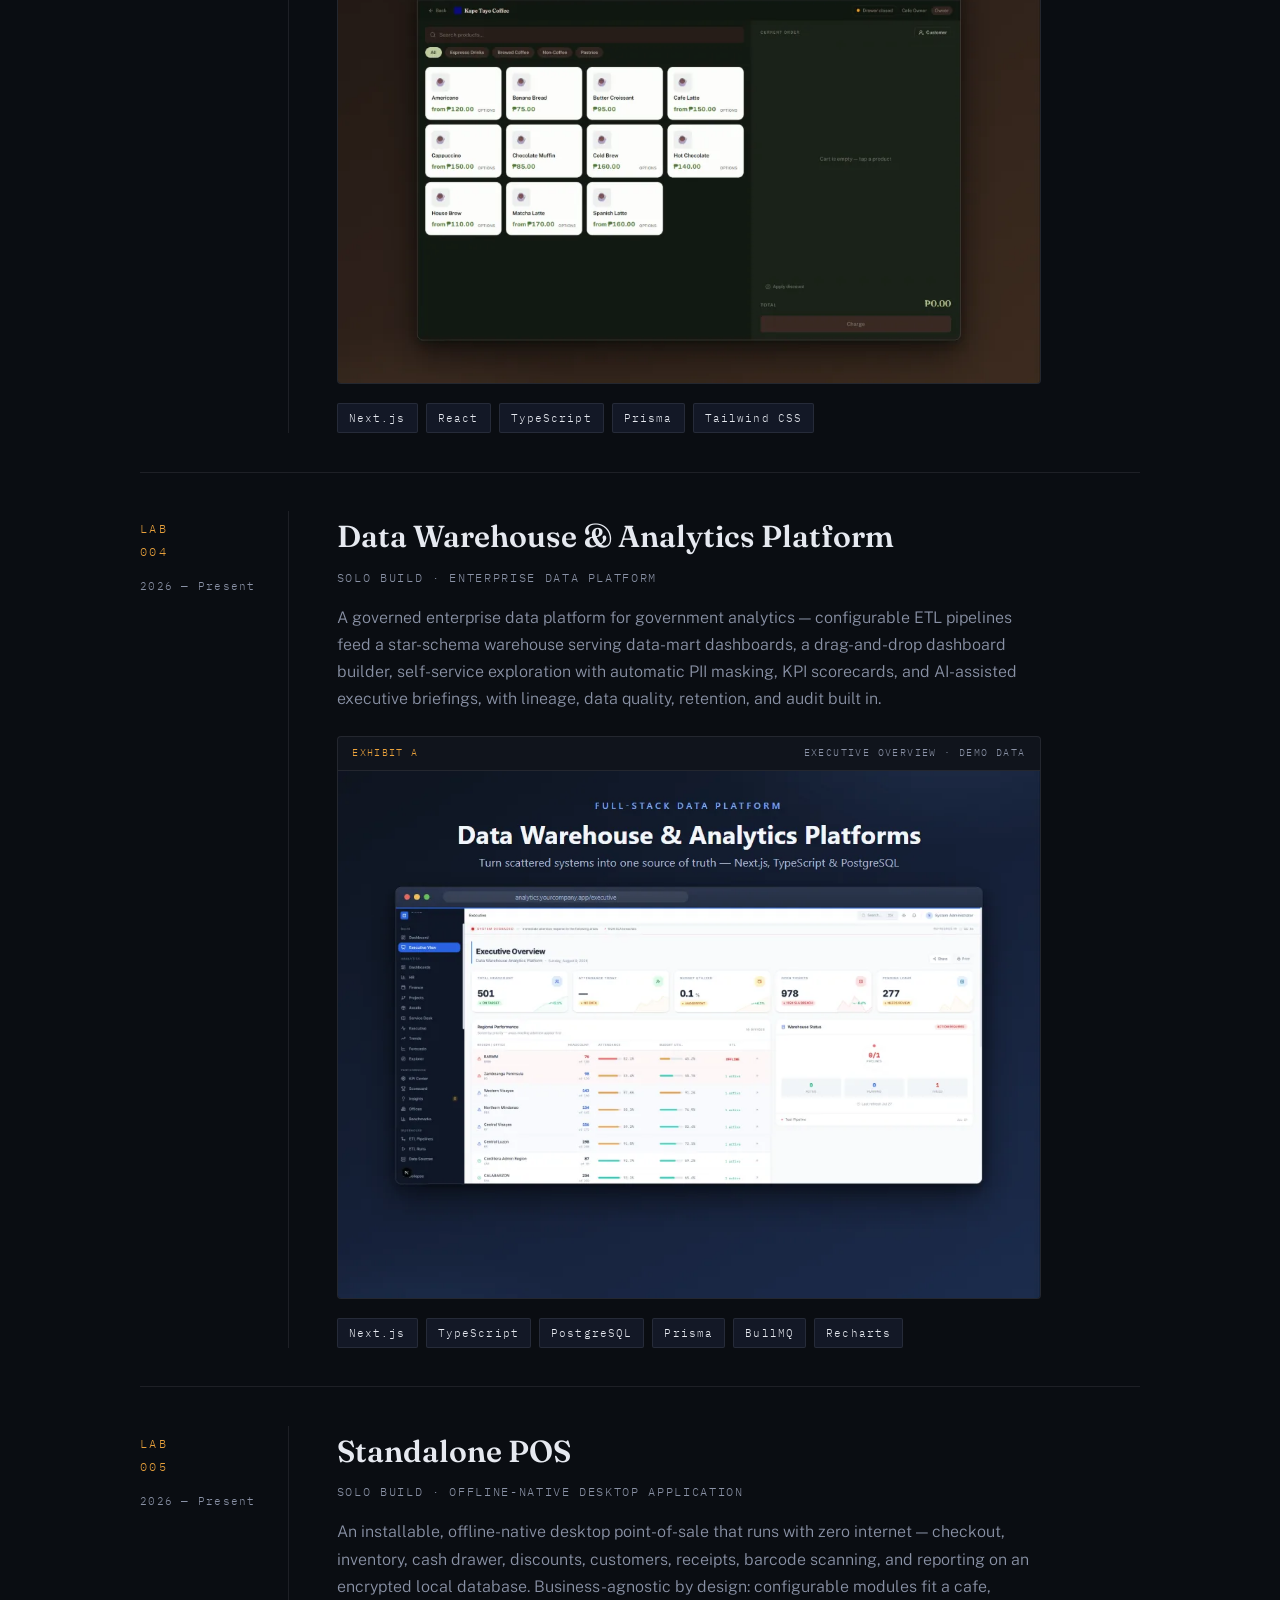
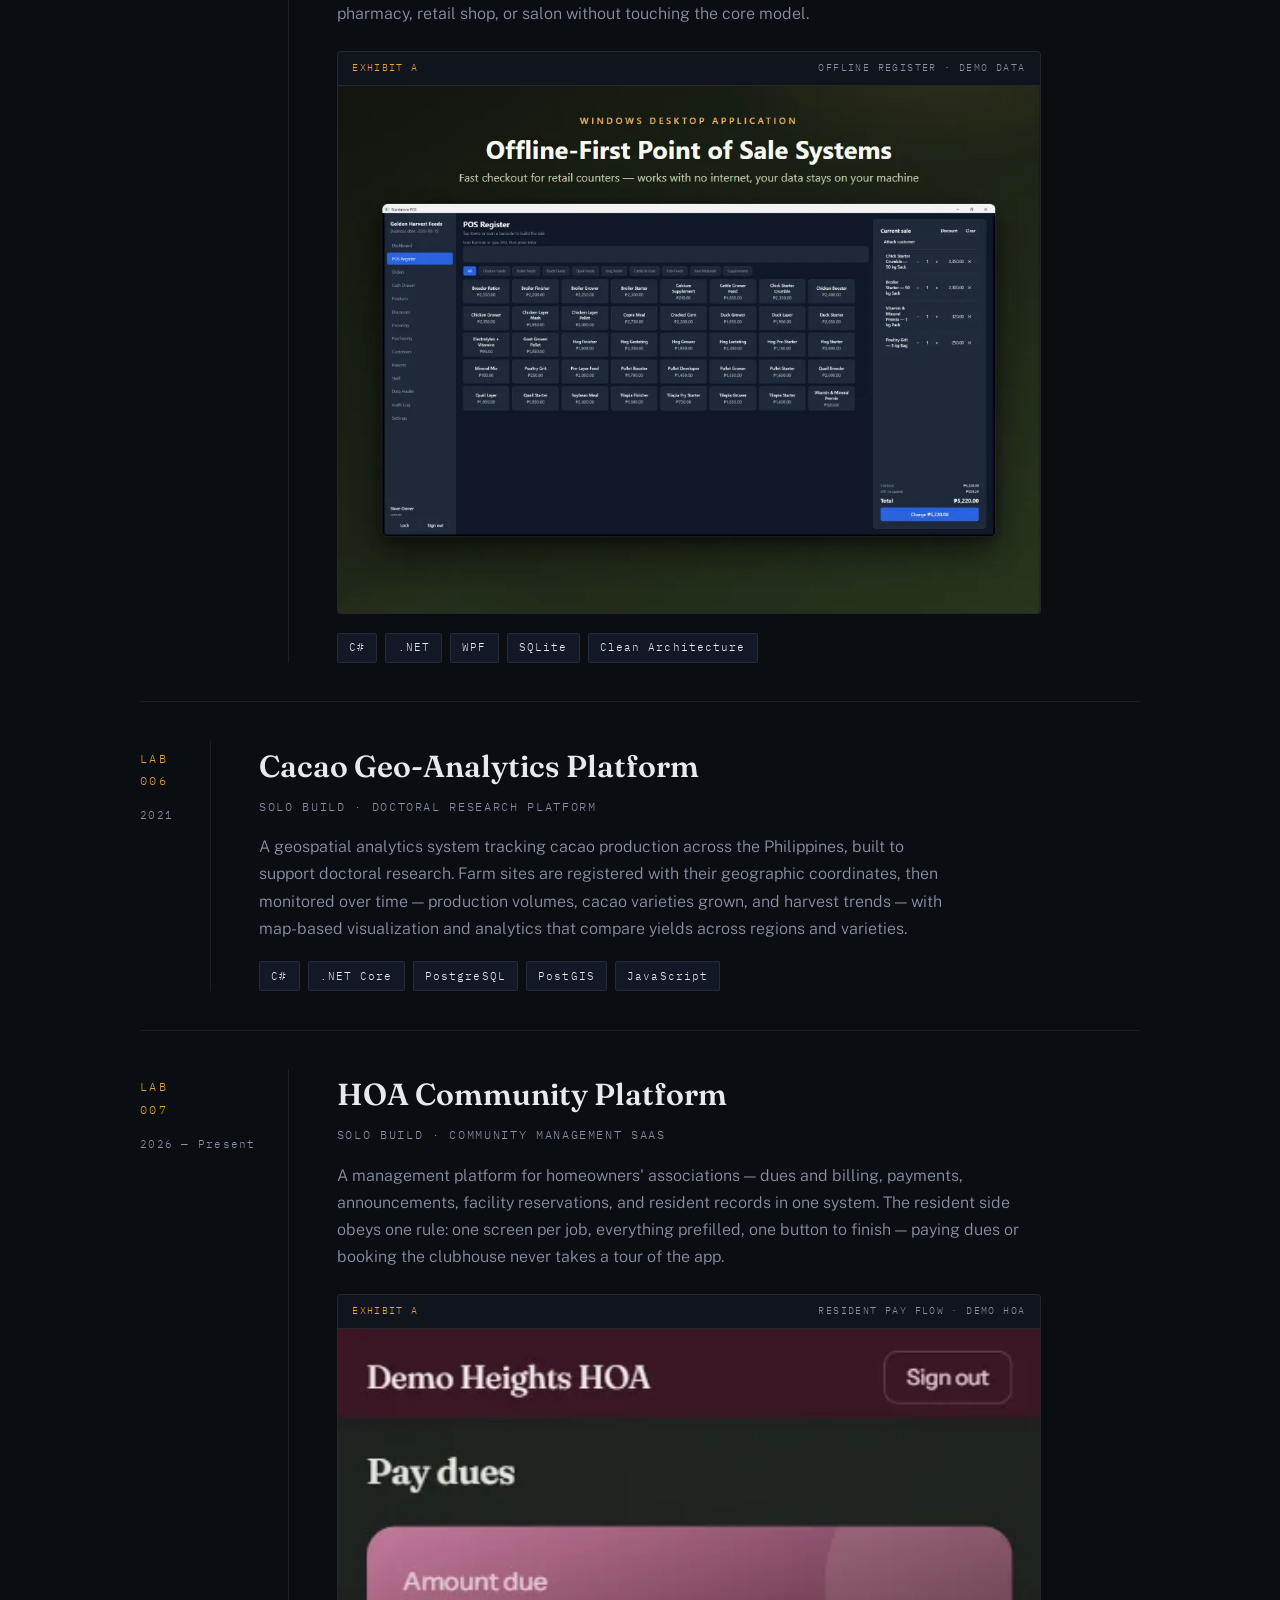
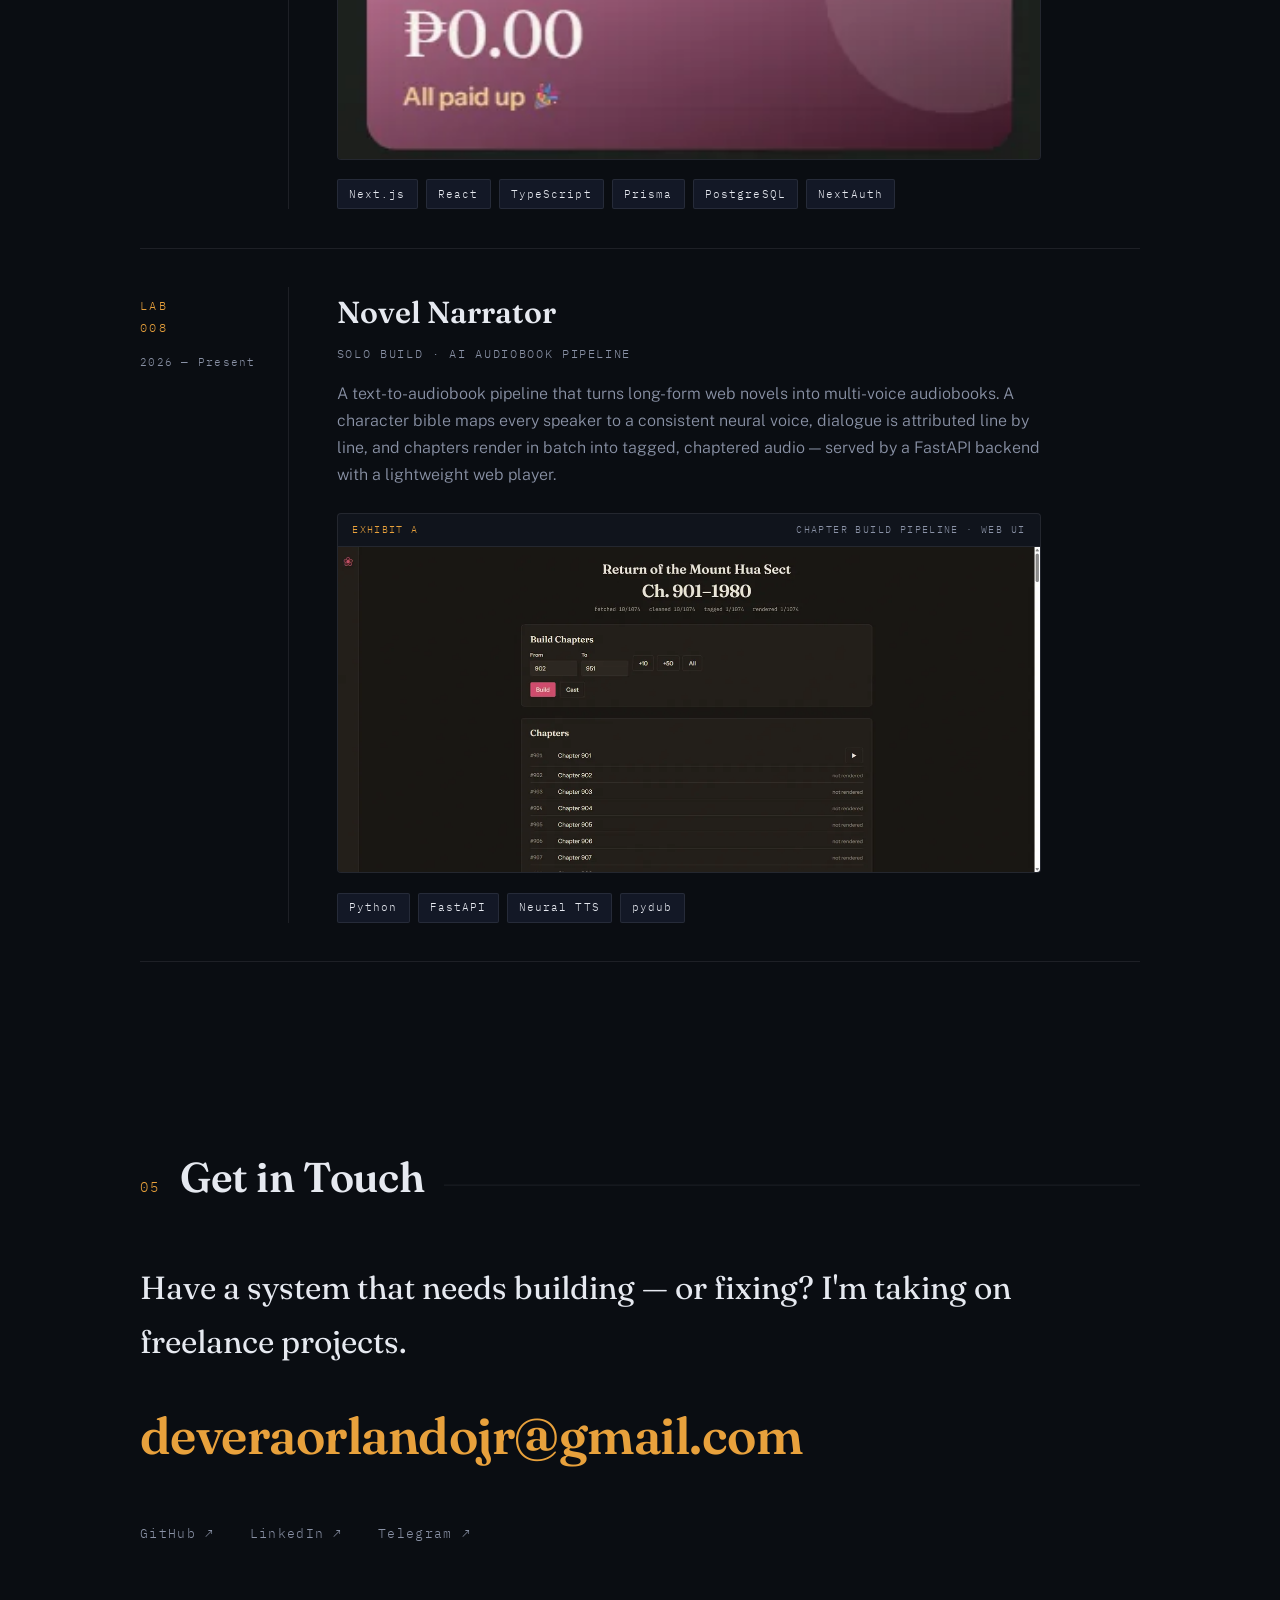
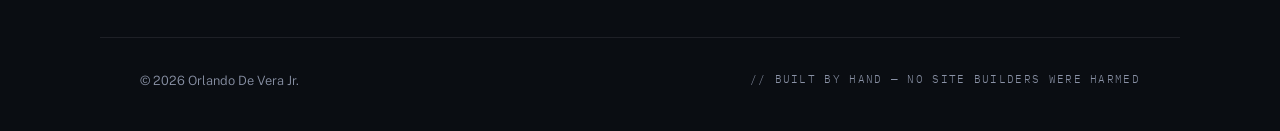
==== commit 41cb4aef: "Add LAB 007-008 (HOA Platform, Novel Narrator), project exhibit screenshots, profile photo, GitHub l" ====
--- a/index.html
+++ b/index.html
@@ -3,10 +3,10 @@
 <head>
   <meta charset="UTF-8" />
   <meta name="viewport" content="width=device-width, initial-scale=1.0" />
-  <title>Orlando De Vera Jr. — Software Developer</title>
-  <meta name="description" content="Orlando De Vera Jr. — Philippines-based software developer building government-grade systems with C# and .NET Core." />
-  <meta property="og:title" content="Orlando De Vera Jr. — Software Developer" />
-  <meta property="og:description" content="Building the digital backbone of Philippine public service. C# · .NET Core · JavaScript · WordPress." />
+  <title>Orlando De Vera Jr. — Freelance Software Developer</title>
+  <meta name="description" content="Orlando De Vera Jr. — freelance full-stack developer building business systems to government-grade standards. C#, .NET Core, TypeScript, WordPress. Available on Upwork." />
+  <meta property="og:title" content="Orlando De Vera Jr. — Freelance Software Developer" />
+  <meta property="og:description" content="Business systems engineered to government-grade standards. C# · .NET Core · TypeScript · WordPress. Available for freelance work." />
   <meta property="og:type" content="website" />
   <meta property="og:url" content="https://jhongwick.github.io/devera-portfolio/" />
   <meta property="og:image" content="https://jhongwick.github.io/devera-portfolio/og-image.png" />
@@ -39,15 +39,16 @@
 
     <!-- ============ HERO ============ -->
     <section class="hero">
-      <p class="kicker reveal">// SOFTWARE DEVELOPER — RIZAL, PHILIPPINES</p>
+      <p class="kicker reveal">// FREELANCE SOFTWARE DEVELOPER — RIZAL, PHILIPPINES</p>
       <h1 class="hero-name">
         <span class="line reveal d1">Orlando</span>
         <span class="line reveal d2">De Vera <span class="accent">Jr.</span></span>
       </h1>
       <p class="hero-sub reveal d3">
-        I build the systems that keep public service running —
-        <em>HR platforms, intranets, and government portals</em> engineered
-        in C# and .NET Core, from database to front end.
+        I build the systems businesses run on —
+        <em>HR platforms, POS &amp; commerce systems, dashboards, and portals</em> —
+        engineered from database to front end, to the standard I hold for
+        government systems serving thousands.
       </p>
       <div class="hero-meta reveal d4">
         <div class="stat">
@@ -80,30 +81,36 @@
             be fragile. That constraint shaped how I build.
           </p>
           <p>
-            I'm a Philippines-based developer specializing in
-            <strong>C# and .NET Core</strong> back ends paired with dynamic,
-            responsive front ends. Over the past decade I've designed and
-            shipped HR management platforms, self-service employee portals,
-            and intranet systems for national government agencies — software
-            where correctness, security, and uptime are non-negotiable.
-          </p>
-          <p>
-            I also work with <strong>WordPress and PHP</strong> for public-facing
-            government websites, customizing themes and tuning performance so
-            transparency portals stay fast and accessible to every citizen.
+            I'm a Philippines-based full-stack developer specializing in
+            <strong>C# / .NET Core and TypeScript</strong> back ends paired with
+            dynamic, responsive front ends. Over the past decade I've designed
+            and shipped HR platforms, payroll engines, self-service portals,
+            POS and commerce systems, and analytics dashboards — including
+            national government systems where correctness, security, and
+            uptime are non-negotiable.
+          </p>
+          <p>
+            I take on <strong>freelance engagements</strong> for businesses and
+            organizations that need that same rigor: web applications, internal
+            tools, point-of-sale, HR and finance systems, and
+            <strong>WordPress</strong> sites tuned for speed and accessibility.
           </p>
         </div>
         <aside class="about-card reveal">
+          <figure class="about-photo">
+            <img src="assets/profile.jpg" alt="Orlando De Vera Jr." width="300" height="300" />
+            <figcaption>// SUBJECT — O. DE VERA JR.</figcaption>
+          </figure>
           <p class="card-label">// AT A GLANCE</p>
           <ul>
             <li><span>Role</span>IT Officer — DICT</li>
             <li><span>Unit</span>MISS · DWAD</li>
             <li><span>Base</span>Binangonan, Rizal, PH</li>
-            <li><span>Focus</span>Gov-grade web systems</li>
-            <li><span>Back end</span>C# · .NET Core</li>
-            <li><span>Front end</span>JS · jQuery · HTML/CSS</li>
+            <li><span>Focus</span>Business &amp; gov-grade systems</li>
+            <li><span>Back end</span>C# · .NET Core · TypeScript</li>
+            <li><span>Front end</span>JS · React · HTML/CSS</li>
             <li><span>CMS</span>WordPress · PHP</li>
-            <li><span>Status</span><em class="accent">Open to opportunities</em></li>
+            <li><span>Status</span><em class="accent">Available for freelance work</em></li>
           </ul>
         </aside>
       </div>
@@ -269,6 +276,10 @@
             differences resolve through configuration, never code; and
             row-level security enforces tenant isolation at every layer.
           </p>
+          <figure class="case-exhibit">
+            <figcaption><span class="exhibit-no">Exhibit A</span><span>Platform dashboard · dev environment</span></figcaption>
+            <img src="assets/govhr-dashboard.webp" alt="GovHR platform dashboard listing activated HR modules and platform status" loading="lazy" width="1400" height="658" />
+          </figure>
           <ul class="tags">
             <li>TypeScript</li><li>NestJS</li><li>Prisma</li><li>PostgreSQL</li><li>BullMQ</li><li>Keycloak</li>
           </ul>
@@ -306,6 +317,10 @@
             franchise-level profitability reporting, with per-store theming
             and PIN-based staff controls.
           </p>
+          <figure class="case-exhibit">
+            <figcaption><span class="exhibit-no">Exhibit A</span><span>Touch POS register · demo tenant</span></figcaption>
+            <img src="assets/cafe-commerce.webp" alt="Cafe Commerce touch POS register with product grid and live order panel" loading="lazy" width="1000" height="750" />
+          </figure>
           <ul class="tags">
             <li>Next.js</li><li>React</li><li>TypeScript</li><li>Prisma</li><li>Tailwind CSS</li>
           </ul>
@@ -325,6 +340,10 @@
             scorecards, and AI-assisted executive briefings, with lineage,
             data quality, retention, and audit built in.
           </p>
+          <figure class="case-exhibit">
+            <figcaption><span class="exhibit-no">Exhibit A</span><span>Executive overview · demo data</span></figcaption>
+            <img src="assets/dw-analytics.webp" alt="Data warehouse analytics platform executive dashboard with KPI cards and regional performance table" loading="lazy" width="1000" height="750" />
+          </figure>
           <ul class="tags">
             <li>Next.js</li><li>TypeScript</li><li>PostgreSQL</li><li>Prisma</li><li>BullMQ</li><li>Recharts</li>
           </ul>
@@ -344,6 +363,10 @@
             modules fit a cafe, pharmacy, retail shop, or salon without
             touching the core model.
           </p>
+          <figure class="case-exhibit">
+            <figcaption><span class="exhibit-no">Exhibit A</span><span>Offline register · demo data</span></figcaption>
+            <img src="assets/standalone-pos.webp" alt="Standalone offline desktop POS register with product catalog and current sale panel" loading="lazy" width="1000" height="750" />
+          </figure>
           <ul class="tags">
             <li>C#</li><li>.NET</li><li>WPF</li><li>SQLite</li><li>Clean Architecture</li>
           </ul>
@@ -368,6 +391,52 @@
           </ul>
         </div>
       </article>
+
+      <article class="case reveal">
+        <div class="case-id">LAB&nbsp;<br/>007<span class="case-year">2026 — Present</span></div>
+        <div class="case-body">
+          <h3>HOA Community Platform</h3>
+          <p class="case-role">Solo build · Community management SaaS</p>
+          <p>
+            A management platform for homeowners' associations — dues and
+            billing, payments, announcements, facility reservations, and
+            resident records in one system. The resident side obeys one
+            rule: one screen per job, everything prefilled, one button to
+            finish — paying dues or booking the clubhouse never takes a
+            tour of the app.
+          </p>
+          <figure class="case-exhibit case-exhibit--tall">
+            <figcaption><span class="exhibit-no">Exhibit A</span><span>Resident pay flow · demo HOA</span></figcaption>
+            <img src="assets/hoa-resident-pay.webp" alt="HOA platform mobile pay-dues screen with GCash upload, shown with demo data" loading="lazy" width="390" height="844" />
+          </figure>
+          <ul class="tags">
+            <li>Next.js</li><li>React</li><li>TypeScript</li><li>Prisma</li><li>PostgreSQL</li><li>NextAuth</li>
+          </ul>
+        </div>
+      </article>
+
+      <article class="case reveal">
+        <div class="case-id">LAB&nbsp;<br/>008<span class="case-year">2026 — Present</span></div>
+        <div class="case-body">
+          <h3>Novel Narrator</h3>
+          <p class="case-role">Solo build · AI audiobook pipeline</p>
+          <p>
+            A text-to-audiobook pipeline that turns long-form web novels
+            into multi-voice audiobooks. A character bible maps every
+            speaker to a consistent neural voice, dialogue is attributed
+            line by line, and chapters render in batch into tagged,
+            chaptered audio — served by a FastAPI backend with a
+            lightweight web player.
+          </p>
+          <figure class="case-exhibit">
+            <figcaption><span class="exhibit-no">Exhibit A</span><span>Chapter build pipeline · web UI</span></figcaption>
+            <img src="assets/novel-narrator.webp" alt="Novel Narrator web interface showing chapter batch build controls and render status" loading="lazy" width="1400" height="648" />
+          </figure>
+          <ul class="tags">
+            <li>Python</li><li>FastAPI</li><li>Neural TTS</li><li>pydub</li>
+          </ul>
+        </div>
+      </article>
     </section>
 
     <!-- ============ CONTACT ============ -->
@@ -377,9 +446,11 @@
         <h2>Get in Touch</h2>
         <span class="section-rule"></span>
       </div>
-      <p class="contact-lede reveal">Have a system that needs building — or fixing?</p>
+      <p class="contact-lede reveal">Have a system that needs building — or fixing?
+      I'm taking on freelance projects.</p>
       <a class="contact-mail reveal" href="mailto:deveraorlandojr@gmail.com">deveraorlandojr@gmail.com</a>
       <ul class="contact-links reveal">
+        <li><a href="https://github.com/JhongWick" target="_blank" rel="noopener">GitHub ↗</a></li>
         <li><a href="https://www.linkedin.com/in/orlando-de-vera-985759309" target="_blank" rel="noopener">LinkedIn ↗</a></li>
         <li><a href="https://t.me/OrlandoJhongDevera" target="_blank" rel="noopener">Telegram ↗</a></li>
       </ul>
--- a/styles.css
+++ b/styles.css
@@ -333,3 +333,35 @@
   .case-id br { display: none; }
   .case-year { display: inline; margin: 0 0 0 1rem; }
 }
+
+/* ---- case exhibits (project screenshots) ---- */
+.case-exhibit {
+  margin-top: 1.5rem; max-width: 44rem;
+  border: 1px solid var(--line); border-radius: 4px;
+  background: var(--panel); overflow: hidden;
+}
+.case-exhibit figcaption {
+  display: flex; justify-content: space-between; gap: 1rem;
+  font-family: var(--mono); font-size: 0.62rem; letter-spacing: 0.14em;
+  text-transform: uppercase; color: var(--muted);
+  padding: 0.5rem 0.9rem; border-bottom: 1px solid var(--line);
+}
+.case-exhibit figcaption .exhibit-no { color: var(--accent); }
+.case-exhibit img {
+  display: block; width: 100%; height: auto;
+  filter: saturate(0.92); transition: filter 0.3s;
+}
+.case:hover .case-exhibit img { filter: saturate(1); }
+.case-exhibit--tall img { max-height: 430px; object-fit: cover; object-position: top; }
+
+/* ---- subject photo (about card) ---- */
+.about-photo {
+  margin-bottom: 1.4rem; border: 1px solid var(--line);
+  border-radius: 4px; overflow: hidden; background: var(--panel-2);
+}
+.about-photo img { display: block; width: 100%; height: auto; filter: grayscale(0.15); }
+.about-photo figcaption {
+  font-family: var(--mono); font-size: 0.62rem; letter-spacing: 0.14em;
+  text-transform: uppercase; color: var(--muted);
+  padding: 0.45rem 0.9rem; border-top: 1px solid var(--line);
+}
